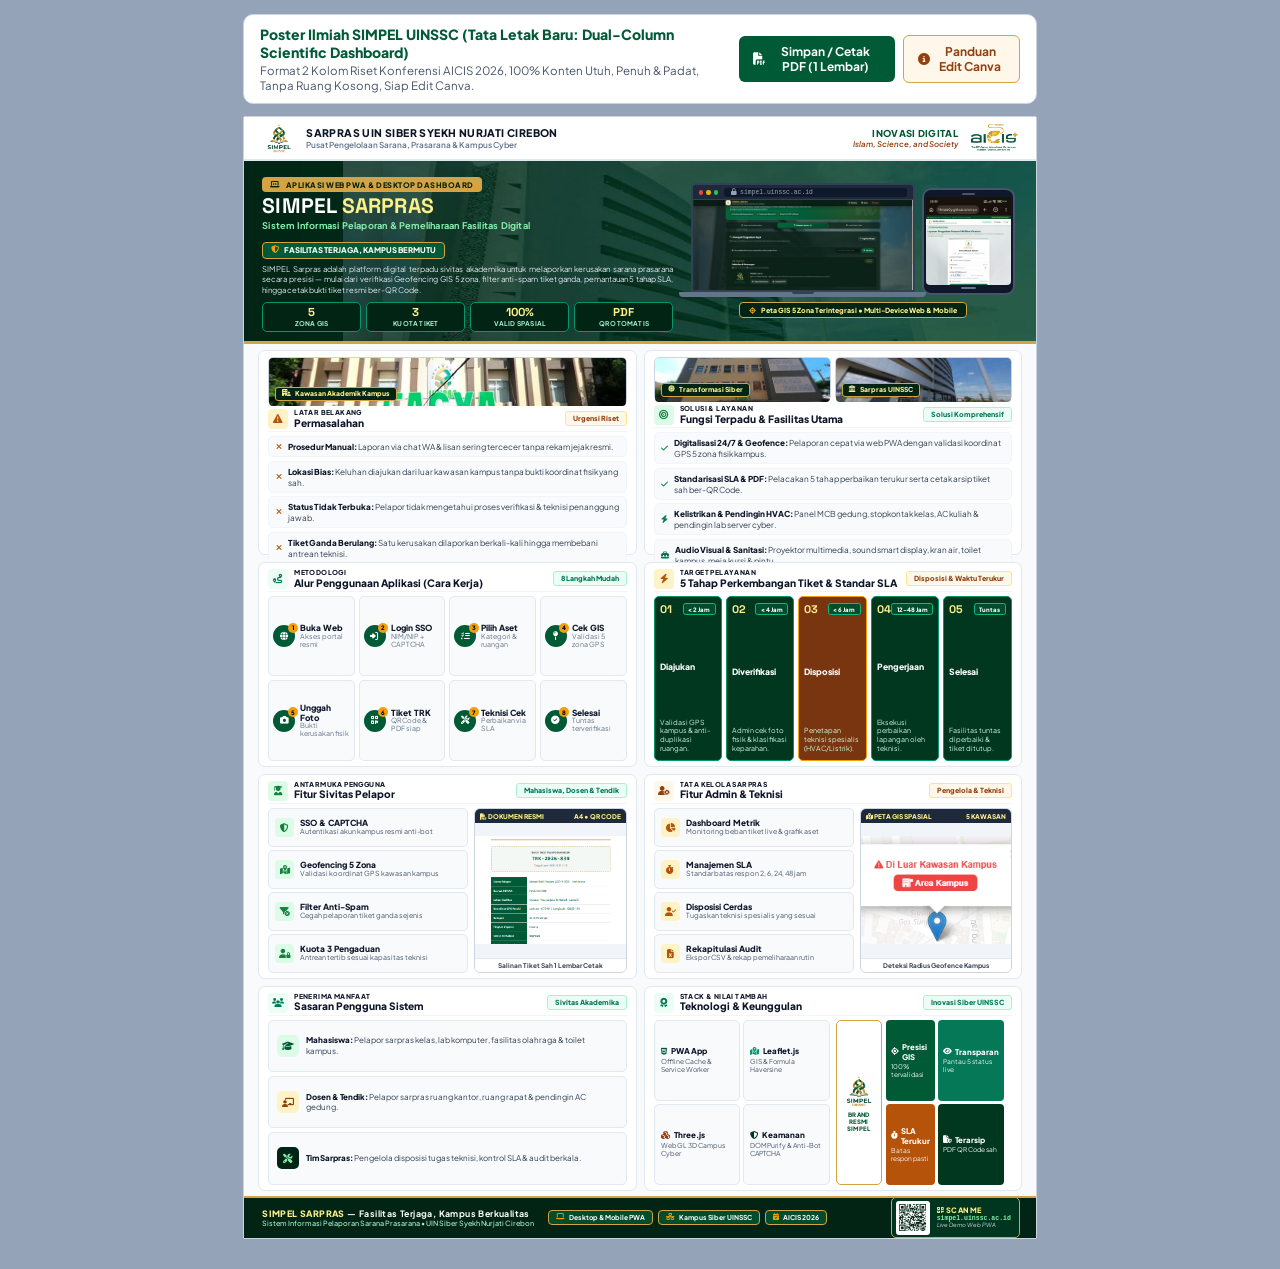
==== poster.html @ 9a5652a1 "feat(poster): add dedicated official QR code slot in footer for live demo portal access" ====
<!DOCTYPE html>
<html lang="id">

<head>
    <meta charset="UTF-8">
    <meta name="viewport" content="width=device-width, initial-scale=1.0">
    <title>Poster Ilmiah SIMPEL UINSSC - Sistem Informasi Pelaporan Sarpras Kampus</title>
    <link rel="icon" type="image/png" href="assets/img/favicon.png">
    <!-- Google Fonts -->
    <link rel="preconnect" href="https://fonts.googleapis.com">
    <link rel="preconnect" href="https://fonts.gstatic.com" crossorigin>
    <link href="https://fonts.googleapis.com/css2?family=Plus+Jakarta+Sans:wght@400;500;600;700;800;900&family=Space+Grotesk:wght@600;700;800;900&display=swap" rel="stylesheet">
    <!-- Font Awesome Icons -->
    <link rel="stylesheet" href="https://cdnjs.cloudflare.com/ajax/libs/font-awesome/6.4.0/css/all.min.css">

    <style>
        :root {
            --primary: #005a36;
            --primary-dark: #00361f;
            --primary-deep: #012415;
            --primary-light: #e8f5ee;
            --emerald-600: #059669;
            --emerald-500: #10b981;
            --gold: #d4a343;
            --gold-bright: #f59e0b;
            --gold-dark: #92400e;
            --gold-light: #fef7ea;
            --slate-900: #0f172a;
            --slate-800: #1e293b;
            --slate-700: #334155;
            --slate-600: #475569;
            --slate-500: #64748b;
            --slate-300: #cbd5e1;
            --slate-200: #e2e8f0;
            --slate-100: #f1f5f9;
            --slate-50: #f8fafc;
            --white: #ffffff;
        }

        * {
            box-sizing: border-box;
            margin: 0;
            padding: 0;
        }

        body {
            font-family: 'Plus Jakarta Sans', -apple-system, BlinkMacSystemFont, sans-serif;
            background: #94a3b8;
            color: var(--slate-900);
            display: flex;
            flex-direction: column;
            align-items: center;
            min-height: 100vh;
            padding: 14px 6px 30px;
            -webkit-print-color-adjust: exact !important;
            print-color-adjust: exact !important;
        }

        /* Screen Control Toolbar */
        .control-toolbar {
            width: 210mm;
            background: #ffffff;
            border-radius: 10px;
            padding: 10px 16px;
            border: 1px solid #cbd5e1;
            margin-bottom: 12px;
            display: flex;
            align-items: center;
            justify-content: space-between;
            gap: 12px;
        }

        .toolbar-info h2 {
            font-size: 14px;
            font-weight: 800;
            color: var(--primary);
            margin-bottom: 2px;
        }

        .toolbar-info p {
            font-size: 11.5px;
            color: var(--slate-600);
        }

        .toolbar-actions {
            display: flex;
            align-items: center;
            gap: 8px;
        }

        .btn-action {
            display: inline-flex;
            align-items: center;
            gap: 6px;
            padding: 8px 14px;
            border-radius: 6px;
            font-size: 12px;
            font-weight: 700;
            font-family: inherit;
            cursor: pointer;
            transition: all 0.2s ease;
            text-decoration: none;
            border: none;
        }

        .btn-print {
            background: var(--primary);
            color: #ffffff;
        }

        .btn-print:hover {
            background: var(--primary-dark);
        }

        .btn-canva-guide {
            background: var(--gold-light);
            color: var(--gold-dark);
            border: 1px solid #d4a343;
        }

        .btn-canva-guide:hover {
            background: #faecd5;
        }

        /* ==========================================================================
           POSTER ARTBOARD - TEPAT 1 HALAMAN A4 FULL PADAT (210mm x 297mm)
           Format Riset Konferensi Ilmiah: AICIS 2026 & Kampus Siber UINSSC
           ========================================================================== */
        .poster-artboard {
            width: 210mm;
            height: 297mm;
            max-height: 297mm;
            background: #f8fafc;
            display: flex;
            flex-direction: column;
            justify-content: space-between;
            position: relative;
            box-sizing: border-box;
            border-radius: 2px;
            border: 1px solid #cbd5e1;
        }

        /* 1. TOP INSTITUTION HEADER */
        .top-inst-header {
            background: #ffffff;
            padding: 5px 18px;
            display: flex;
            align-items: center;
            justify-content: space-between;
            border-bottom: 2px solid #e2e8f0;
            flex-shrink: 0;
            height: 44px;
        }

        .header-brand-left {
            display: flex;
            align-items: center;
            gap: 10px;
        }

        .inst-logo-img {
            width: 34px;
            height: 34px;
            object-fit: contain;
        }

        .brand-text-block {
            display: flex;
            flex-direction: column;
        }

        .inst-title-main {
            font-size: 10.5px;
            font-weight: 900;
            color: #0b1526;
            letter-spacing: 0.4px;
            text-transform: uppercase;
        }

        .inst-title-sub {
            font-size: 8.2px;
            font-weight: 600;
            color: var(--slate-500);
        }

        .header-brand-right {
            display: flex;
            align-items: center;
            gap: 12px;
            text-align: right;
        }

        .tag-digital-block {
            display: flex;
            flex-direction: column;
        }

        .tag-digital-title {
            font-size: 9.5px;
            font-weight: 800;
            color: var(--primary);
            letter-spacing: 0.3px;
        }

        .tag-digital-sub {
            font-size: 7.8px;
            font-weight: 600;
            color: var(--gold-dark);
            font-style: italic;
        }

        .aicis-logo-img {
            height: 32px;
            width: auto;
            object-fit: contain;
        }

        /* 2. HERO BANNER WITH DUAL DEVICE SHOWCASE */
        .hero-banner-section {
            background-color: #00361f;
            background-image: url('assets/img/hero_campus_bg.jpg');
            background-size: cover;
            background-position: center;
            background-repeat: no-repeat;
            color: #ffffff;
            padding: 9px 18px 9px;
            border-bottom: 3px solid var(--gold);
            flex-shrink: 0;
            position: relative;
        }

        .hero-banner-inner {
            display: grid;
            grid-template-columns: 1.22fr 0.98fr;
            gap: 14px;
            align-items: center;
        }

        .hero-badge-pill {
            display: inline-flex;
            align-items: center;
            gap: 5px;
            background: #d4a343;
            color: #012415;
            font-size: 7.6px;
            font-weight: 900;
            letter-spacing: 0.5px;
            padding: 2.5px 8px;
            border-radius: 4px;
            text-transform: uppercase;
            margin-bottom: 3px;
        }

        .hero-main-title {
            font-family: 'Space Grotesk', sans-serif;
            font-size: 21px;
            font-weight: 900;
            line-height: 1.05;
            color: #ffffff;
            letter-spacing: 0.2px;
            margin-bottom: 2px;
        }

        .hero-main-title span {
            color: #fef08a;
        }

        .hero-app-name {
            font-size: 9.2px;
            font-weight: 700;
            color: #86efac;
            margin-bottom: 4px;
            letter-spacing: 0.2px;
        }

        .hero-tagline-box {
            display: inline-flex;
            align-items: center;
            gap: 5px;
            background: #005a36;
            border: 1px solid var(--gold);
            padding: 2.5px 8px;
            border-radius: 4px;
            font-size: 7.8px;
            font-weight: 800;
            color: #ffffff;
            margin-bottom: 5px;
        }

        .hero-tagline-box i {
            color: var(--gold-bright);
        }

        .hero-desc-para {
            font-size: 7.8px;
            line-height: 1.35;
            color: #e2e8f0;
            margin-bottom: 7px;
            text-align: justify;
        }

        .hero-stat-pills {
            display: grid;
            grid-template-columns: repeat(4, 1fr);
            gap: 5px;
        }

        .hero-pill-box {
            background: #012415;
            border: 1px solid #059669;
            border-radius: 5px;
            padding: 3.5px 4px;
            text-align: center;
        }

        .hero-pill-num {
            font-family: 'Space Grotesk', sans-serif;
            font-size: 11.5px;
            font-weight: 900;
            color: #fef08a;
            line-height: 1;
        }

        .hero-pill-label {
            font-size: 6.6px;
            font-weight: 700;
            color: #a7f3d0;
            text-transform: uppercase;
            letter-spacing: 0.2px;
            margin-top: 1px;
        }

        /* Dual-Device Showcase */
        .hero-desktop-showcase {
            display: flex;
            flex-direction: column;
            align-items: center;
            justify-content: center;
            position: relative;
        }

        .devices-dual-row {
            display: flex;
            align-items: flex-end;
            justify-content: center;
            gap: 7px;
            width: 100%;
        }

        .laptop-device-unit {
            width: 68%;
            display: flex;
            flex-direction: column;
            align-items: center;
        }

        .desktop-device-frame {
            width: 100%;
            background: #0f172a;
            border: 2px solid #334155;
            border-radius: 6px 6px 0 0;
            box-sizing: border-box;
        }

        .desktop-browser-bar {
            background: #1e293b;
            padding: 2.5px 6px;
            display: flex;
            align-items: center;
            gap: 6px;
            border-bottom: 1px solid #334155;
            border-radius: 4px 4px 0 0;
        }

        .browser-dots {
            display: flex;
            gap: 3px;
        }

        .b-dot {
            width: 4.5px;
            height: 4.5px;
            border-radius: 50%;
        }
        .b-red { background: #ef4444; }
        .b-yellow { background: #eab308; }
        .b-green { background: #22c55e; }

        .browser-url-pill {
            background: #0f172a;
            color: #94a3b8;
            font-size: 6.4px;
            font-family: monospace;
            padding: 1px 7px;
            border-radius: 3px;
            display: flex;
            align-items: center;
            gap: 3px;
            flex: 1;
        }

        .desktop-screen-viewport {
            width: 100%;
            height: 90px;
            background: #022c22;
        }

        .desktop-screen-viewport img {
            width: 100%;
            height: 90px;
            object-fit: cover;
            object-position: top center;
            display: block;
        }

        .laptop-bottom-base {
            width: 110%;
            height: 5px;
            background: #64748b;
            border-radius: 0 0 4px 4px;
            position: relative;
            display: flex;
            justify-content: center;
        }

        .laptop-notch-cut {
            width: 22px;
            height: 2px;
            background: #334155;
            border-radius: 0 0 2px 2px;
        }

        .phone-device-unit {
            width: 28%;
            margin-bottom: 2px;
        }

        .phone-device-frame {
            width: 100%;
            background: #0f172a;
            border: 2px solid #475569;
            border-radius: 9px;
            padding: 3px 2px 4px;
            box-sizing: border-box;
            display: flex;
            flex-direction: column;
            align-items: center;
        }

        .phone-speaker-notch {
            width: 13px;
            height: 2px;
            background: #475569;
            border-radius: 2px;
            margin-bottom: 2px;
        }

        .phone-screen-viewport {
            width: 100%;
            height: 88px;
            border-radius: 4px;
            background: #000;
        }

        .phone-screen-viewport img {
            width: 100%;
            height: 88px;
            object-fit: cover;
            object-position: top center;
            display: block;
            border-radius: 4px;
        }

        .phone-home-indicator {
            width: 15px;
            height: 2px;
            background: #64748b;
            border-radius: 1px;
            margin-top: 2px;
        }

        .hero-laptop-tag {
            margin-top: 5px;
            background: #012415;
            border: 1px solid var(--gold);
            padding: 2.5px 9px;
            border-radius: 4px;
            font-size: 7px;
            font-weight: 800;
            color: #fef08a;
            display: flex;
            align-items: center;
            gap: 5px;
        }

        /* ==========================================================================
           3. MAIN BODY - FULL PADAT DUAL-COLUMN RESEARCH DASHBOARD (NO EMPTY GAPS)
           ========================================================================== */
        .poster-dual-columns {
            flex: 1 1 auto;
            padding: 6px 14px 5px;
            display: grid;
            grid-template-columns: 1fr 1fr;
            gap: 7px;
            background: transparent;
            box-sizing: border-box;
        }

        .poster-col {
            display: flex;
            flex-direction: column;
            gap: 7px;
            height: 100%;
        }

        /* Generic Card Styling - Padat, Kokoh & Proporsional Merata */
        .academic-card {
            background: #ffffff;
            border: 1.5px solid #e2e8f0;
            border-radius: 7px;
            padding: 6px 9px 5px;
            display: flex;
            flex-direction: column;
            flex: 1 1 0;
            min-height: 0;
        }

        .card-header-bar {
            display: flex;
            align-items: center;
            justify-content: space-between;
            margin-bottom: 4px;
            padding-bottom: 2.5px;
            border-bottom: 1.5px solid #f1f5f9;
            flex-shrink: 0;
        }

        .card-header-left {
            display: flex;
            align-items: center;
            gap: 6px;
        }

        .card-icon-box {
            width: 20px;
            height: 20px;
            border-radius: 4px;
            display: flex;
            align-items: center;
            justify-content: center;
            font-size: 9.5px;
            flex-shrink: 0;
        }

        .icon-amber-tone   { background: #fef3c7; color: #b45309; }
        .icon-green-tone   { background: #dcfce7; color: #15803d; }
        .icon-emerald-tone { background: #ecfdf5; color: #047857; }
        .icon-gold-tone    { background: #fef7ea; color: #92400e; }

        .card-tag-small {
            font-size: 6.8px;
            font-weight: 800;
            text-transform: uppercase;
            letter-spacing: 0.4px;
            color: var(--slate-400);
            display: block;
            line-height: 1;
        }

        .card-title-main {
            font-size: 10.2px;
            font-weight: 900;
            color: #0f172a;
            line-height: 1.1;
        }

        .card-pill-tag {
            font-size: 7px;
            font-weight: 800;
            padding: 2px 7px;
            border-radius: 3px;
        }

        .tag-green-sub {
            background: #ecfdf5;
            color: #047857;
            border: 1px solid #a7f3d0;
        }

        .tag-gold-sub {
            background: #fef7ea;
            color: #92400e;
            border: 1px solid #fde68a;
        }

        /* Photo Banner Strips - Proporsional & Mengisi Ruang */
        .card-photo-strip {
            height: 48px;
            border-radius: 5px;
            position: relative;
            margin-bottom: 4px;
            border: 1px solid #cbd5e1;
            flex-shrink: 0;
        }

        .card-photo-strip img {
            width: 100%;
            height: 48px;
            object-fit: cover;
            display: block;
            border-radius: 4px;
        }

        .photo-overlay-tag {
            position: absolute;
            bottom: 3px;
            left: 6px;
            background: #012415;
            color: #fef08a;
            font-size: 6.8px;
            font-weight: 800;
            padding: 1.5px 6px;
            border-radius: 3px;
            display: flex;
            align-items: center;
            gap: 4px;
            border: 1px solid #d4a343;
        }

        .dual-photo-row {
            display: grid;
            grid-template-columns: 1fr 1fr;
            gap: 4px;
            margin-bottom: 4px;
            flex-shrink: 0;
        }

        .dual-photo-row .card-photo-strip {
            height: 44px;
            margin-bottom: 0;
        }

        .dual-photo-row .card-photo-strip img {
            height: 44px;
        }

        /* Bullet List Items - Mengisi Vertikal Penuh */
        .bullet-list-col {
            display: flex;
            flex-direction: column;
            justify-content: space-between;
            gap: 3.5px;
            flex: 1;
            min-height: 0;
        }

        .bullet-item-box {
            background: #f8fafc;
            border: 1px solid #f1f5f9;
            border-radius: 5px;
            padding: 4px 6.5px;
            display: flex;
            align-items: center;
            gap: 6px;
            flex: 1;
        }

        .bullet-item-box i {
            font-size: 8px;
            flex-shrink: 0;
        }

        .bullet-item-text {
            font-size: 8.2px;
            color: var(--slate-700);
            line-height: 1.34;
        }

        .bullet-item-text strong {
            color: #0f172a;
            font-weight: 800;
        }

        .bullet-amber   { color: #b45309; }
        .bullet-green   { color: #15803d; }
        .bullet-emerald { color: #047857; }

        /* Stepper 8-Grid (Cara Kerja Alur 4x2 - Mengisi Penuh) */
        .stepper-4x2-grid {
            display: grid;
            grid-template-columns: repeat(4, 1fr);
            grid-template-rows: 1fr 1fr;
            gap: 4px;
            flex: 1;
            min-height: 0;
        }

        .step-mini-node {
            background: #f8fafc;
            border: 1px solid #e2e8f0;
            border-radius: 5px;
            padding: 5px 4px;
            display: flex;
            align-items: center;
            gap: 5px;
        }

        .step-circle-badge {
            width: 22px;
            height: 22px;
            border-radius: 50%;
            background: #005a36;
            color: #ffffff;
            font-size: 8.5px;
            display: flex;
            align-items: center;
            justify-content: center;
            flex-shrink: 0;
            position: relative;
            font-weight: 900;
        }

        .step-num-sup {
            position: absolute;
            top: -2.5px;
            right: -2.5px;
            width: 10px;
            height: 10px;
            background: var(--gold-bright);
            color: #000;
            border-radius: 50%;
            font-size: 6px;
            font-weight: 900;
            display: flex;
            align-items: center;
            justify-content: center;
        }

        .step-text-wrap {
            display: flex;
            flex-direction: column;
            line-height: 1.15;
        }

        .step-title-text {
            font-size: 8.4px;
            font-weight: 900;
            color: #0f172a;
        }

        .step-desc-text {
            font-size: 7px;
            color: var(--slate-500);
        }

        /* Fitur Split Wrap (List + Visual Showcase) */
        .feature-split-layout {
            display: grid;
            grid-template-columns: 1.25fr 0.95fr;
            gap: 6px;
            align-items: stretch;
            flex: 1;
            min-height: 0;
        }

        .feature-mini-four {
            display: grid;
            grid-template-columns: 1fr;
            grid-template-rows: repeat(4, 1fr);
            gap: 3.5px;
        }

        .feat-box-unit {
            background: #f8fafc;
            border: 1px solid #e2e8f0;
            border-radius: 5px;
            padding: 3.5px 6px;
            display: flex;
            align-items: center;
            gap: 6px;
        }

        .feat-box-unit h5 {
            font-size: 8.4px;
            font-weight: 900;
            color: #0f172a;
            line-height: 1.15;
            margin-bottom: 1px;
        }

        .feat-box-unit p {
            font-size: 7px;
            color: var(--slate-600);
            line-height: 1.22;
        }

        .feat-unit-icon {
            width: 19px;
            height: 19px;
            border-radius: 4px;
            display: flex;
            align-items: center;
            justify-content: center;
            font-size: 9px;
            flex-shrink: 0;
        }

        .ui-thumbnail-box {
            background: #f1f5f9;
            border: 1.5px solid #cbd5e1;
            border-radius: 6px;
            display: flex;
            flex-direction: column;
            justify-content: space-between;
        }

        .ui-thumb-top {
            background: #1e293b;
            color: #ffffff;
            padding: 2.5px 5px;
            font-size: 6.5px;
            font-weight: 800;
            display: flex;
            align-items: center;
            justify-content: space-between;
            border-top-left-radius: 5px;
            border-top-right-radius: 5px;
        }

        .ui-thumb-top span {
            color: #fef08a;
        }

        .ui-thumb-img-wrap {
            width: 100%;
            height: 108px;
            background: #ffffff;
            display: flex;
            align-items: center;
            justify-content: center;
        }

        .ui-thumb-img-wrap img {
            width: 100%;
            height: 108px;
            object-fit: cover;
            display: block;
        }

        .ui-thumb-caption {
            background: #ffffff;
            padding: 2.5px 5px;
            font-size: 6.5px;
            font-weight: 700;
            color: var(--slate-700);
            border-top: 1px solid #e2e8f0;
            text-align: center;
            border-bottom-left-radius: 5px;
            border-bottom-right-radius: 5px;
        }

        /* Sasaran 3 Items Stack Vertikal - Mengisi Penuh */
        .sasaran-3-rows-wrap {
            display: flex;
            flex-direction: column;
            justify-content: space-between;
            gap: 4px;
            flex: 1;
            min-height: 0;
        }

        .sasaran-row-card {
            background: #f8fafc;
            border: 1px solid #e2e8f0;
            border-radius: 5px;
            padding: 5px 8px;
            display: flex;
            align-items: center;
            gap: 7px;
            flex: 1;
        }

        .sasaran-icon-badge {
            width: 22px;
            height: 22px;
            border-radius: 5px;
            background: #dcfce7;
            color: var(--primary);
            display: flex;
            align-items: center;
            justify-content: center;
            font-size: 9.5px;
            flex-shrink: 0;
        }

        .sasaran-icon-badge.gold-badge {
            background: #fef3c7;
            color: var(--gold-dark);
        }

        .sasaran-icon-badge.dark-badge {
            background: #012415;
            color: #86efac;
        }

        .sasaran-unit-text {
            font-size: 8px;
            color: var(--slate-700);
            line-height: 1.34;
        }

        .sasaran-unit-text strong {
            color: #0f172a;
            font-weight: 800;
        }

        /* 5 Tahap SLA Grid (5 Kartu Mandiri) */
        .sla-5-cards-row {
            display: grid;
            grid-template-columns: repeat(5, 1fr);
            gap: 4px;
            flex: 1;
            min-height: 0;
        }

        .sla-mini-card {
            background: #01361f;
            border: 1.5px solid #059669;
            border-radius: 5px;
            padding: 6px 5px;
            display: flex;
            flex-direction: column;
            justify-content: space-between;
        }

        .sla-mini-card.highlight-card {
            background: #78350f;
            border-color: #f59e0b;
        }

        .sla-mini-header {
            display: flex;
            align-items: center;
            justify-content: space-between;
            margin-bottom: 2px;
        }

        .sla-mini-num {
            font-family: 'Space Grotesk', sans-serif;
            font-size: 11px;
            font-weight: 900;
            color: #fef08a;
            line-height: 1;
        }

        .sla-mini-time {
            font-size: 6px;
            font-weight: 800;
            background: #004d2e;
            color: #ffffff;
            padding: 1.5px 4.5px;
            border-radius: 2.5px;
            border: 1px solid #10b981;
        }

        .sla-mini-title {
            font-size: 8.6px;
            font-weight: 800;
            color: #ffffff;
            line-height: 1.15;
            margin-bottom: 1.5px;
        }

        .sla-mini-desc {
            font-size: 7px;
            color: #d1fae5;
            line-height: 1.25;
        }

        /* Teknologi & Nilai Lebih Split */
        .tech-value-split {
            display: grid;
            grid-template-columns: 1fr 1fr;
            gap: 6px;
            align-items: stretch;
            flex: 1;
            min-height: 0;
        }

        .tech-2x2-box {
            display: grid;
            grid-template-columns: 1fr 1fr;
            grid-template-rows: 1fr 1fr;
            gap: 3.5px;
        }

        .tech-badge-card {
            background: #f8fafc;
            border: 1px solid #e2e8f0;
            border-radius: 5px;
            padding: 4px 6px;
            display: flex;
            flex-direction: column;
            justify-content: center;
        }

        .tech-badge-title {
            font-size: 8px;
            font-weight: 800;
            color: #0f172a;
            display: flex;
            align-items: center;
            gap: 4px;
            margin-bottom: 1.5px;
        }

        .tech-badge-detail {
            font-size: 6.8px;
            color: var(--slate-600);
            line-height: 1.2;
        }

        .keunggulan-right-wrap {
            display: grid;
            grid-template-columns: 0.85fr 1.15fr;
            gap: 4px;
            align-items: stretch;
        }

        .emblem-box-unit {
            background: #ffffff;
            border: 1.5px solid var(--gold);
            border-radius: 5px;
            display: flex;
            flex-direction: column;
            align-items: center;
            justify-content: center;
            padding: 4px;
            text-align: center;
        }

        .emblem-box-unit img {
            width: 100%;
            max-height: 58px;
            object-fit: contain;
            display: block;
            margin-bottom: 2px;
        }

        .emblem-label {
            font-size: 6px;
            font-weight: 900;
            color: var(--primary);
            text-transform: uppercase;
            letter-spacing: 0.2px;
        }

        .value-4-grid {
            display: grid;
            grid-template-columns: 1fr 1fr;
            grid-template-rows: 1fr 1fr;
            gap: 3px;
        }

        .val-unit-card {
            border-radius: 4px;
            padding: 4px 5px;
            color: #ffffff;
            display: flex;
            flex-direction: column;
            justify-content: center;
        }

        .val-unit-card h6 {
            font-size: 7.8px;
            font-weight: 900;
            margin-bottom: 1px;
            display: flex;
            align-items: center;
            gap: 3px;
        }

        .val-unit-card p {
            font-size: 6.6px;
            line-height: 1.2;
            color: #f1f5f9;
        }

        .val-primary-green { background: #005a36; }
        .val-emerald-green { background: #047857; }
        .val-gold-dark     { background: #b45309; }
        .val-deep-forest   { background: #01361f; }

        /* 4. BOTTOM FOOTER BAR WITH INTEGRATED QR CODE SLOT */
        .poster-bottom-footer {
            background: #012415;
            color: #ffffff;
            padding: 3px 16px 3px 18px;
            display: flex;
            align-items: center;
            justify-content: space-between;
            border-top: 2px solid var(--gold);
            flex-shrink: 0;
            height: 42px;
            box-sizing: border-box;
        }

        .footer-left-block {
            display: flex;
            align-items: center;
            gap: 14px;
        }

        .footer-tagline-text {
            display: flex;
            flex-direction: column;
        }

        .footer-tagline-bold {
            font-size: 8.8px;
            font-weight: 900;
            color: #fef08a;
            letter-spacing: 0.4px;
        }

        .footer-tagline-bold span {
            color: #ffffff;
            font-weight: 700;
        }

        .footer-inst-name {
            font-size: 7.2px;
            color: #a7f3d0;
            font-weight: 500;
        }

        .footer-meta-pills {
            display: flex;
            align-items: center;
            gap: 5px;
        }

        .footer-pill-item {
            background: #004d2e;
            border: 1px solid var(--gold);
            padding: 2px 7px;
            border-radius: 4px;
            font-size: 6.8px;
            font-weight: 700;
            color: #ffffff;
            display: flex;
            align-items: center;
            gap: 4px;
        }

        .footer-pill-item i {
            color: var(--gold-bright);
        }

        /* Dedicated Official QR Code Slot */
        .footer-qr-slot {
            display: flex;
            align-items: center;
            gap: 7px;
            background: #00361f;
            border: 1px solid var(--gold);
            padding: 2.5px 8px 2.5px 3.5px;
            border-radius: 5px;
            flex-shrink: 0;
        }

        .qr-code-img-frame {
            width: 34px;
            height: 34px;
            background: #ffffff;
            border-radius: 3px;
            padding: 1.5px;
            display: flex;
            align-items: center;
            justify-content: center;
            box-sizing: border-box;
            flex-shrink: 0;
        }

        .qr-code-img-frame img {
            width: 100%;
            height: 100%;
            object-fit: contain;
            display: block;
        }

        .qr-slot-text {
            display: flex;
            flex-direction: column;
            line-height: 1.15;
        }

        .qr-badge-title {
            font-size: 7.4px;
            font-weight: 900;
            color: #fef08a;
            display: flex;
            align-items: center;
            gap: 3px;
            letter-spacing: 0.3px;
        }

        .qr-sub-url {
            font-size: 6.5px;
            font-family: monospace;
            color: #86efac;
            font-weight: 700;
        }

        .qr-action-note {
            font-size: 5.8px;
            color: #cbd5e1;
            font-style: italic;
        }

        /* ==========================================================================
           PRINT MEDIA QUERIES - TEPAT 1 LEMBAR A4 FULL TANPA OVERFLOW
           ========================================================================== */
        @media print {
            * {
                box-shadow: none !important;
                text-shadow: none !important;
                filter: none !important;
                -webkit-filter: none !important;
                opacity: 1 !important;
            }

            html, body {
                background: #ffffff !important;
                padding: 0 !important;
                margin: 0 !important;
                width: 210mm !important;
                height: 297mm !important;
                max-height: 297mm !important;
                overflow: hidden !important;
            }

            .control-toolbar {
                display: none !important;
            }

            .poster-artboard {
                width: 210mm !important;
                height: 297mm !important;
                max-height: 297mm !important;
                box-shadow: none !important;
                border: none !important;
                border-radius: 0 !important;
                page-break-inside: avoid !important;
                page-break-after: avoid !important;
                page-break-before: avoid !important;
                margin: 0 !important;
                background: #f8fafc !important;
            }

            .poster-dual-columns {
                background: transparent !important;
            }

            .academic-card,
            .sla-mini-card {
                isolation: isolate !important;
                page-break-inside: avoid !important;
            }

            @page {
                size: A4 portrait;
                margin: 0;
            }
        }
    </style>
</head>

<body>

    <!-- Control Toolbar (Layar Browser Saja) -->
    <div class="control-toolbar">
        <div class="toolbar-info">
            <h2>Poster Ilmiah SIMPEL UINSSC (Tata Letak Baru: Dual-Column Scientific Dashboard)</h2>
            <p>Format 2 Kolom Riset Konferensi AICIS 2026, 100% Konten Utuh, Penuh & Padat, Tanpa Ruang Kosong, Siap Edit Canva.</p>
        </div>
        <div class="toolbar-actions">
            <button class="btn-action btn-print" onclick="window.print()">
                <i class="fa-solid fa-file-pdf"></i> Simpan / Cetak PDF (1 Lembar)
            </button>
            <button class="btn-action btn-canva-guide" onclick="showCanvaInstructions()">
                <i class="fa-solid fa-circle-info"></i> Panduan Edit Canva
            </button>
        </div>
    </div>

    <!-- POSTER ARTBOARD - TEPAT 1 HALAMAN A4 FULL PADAT (210mm x 297mm) -->
    <main class="poster-artboard" id="posterCanvas">

        <!-- 1. TOP INSTITUTION HEADER (Dua Logo Resmi: UINSSC & AICIS+ 2026) -->
        <header class="top-inst-header">
            <div class="header-brand-left">
                <img src="assets/img/logo.png" alt="Logo UINSSC" class="inst-logo-img">
                <div class="brand-text-block">
                    <span class="inst-title-main">SARPRAS UIN SIBER SYEKH NURJATI CIREBON</span>
                    <span class="inst-title-sub">Pusat Pengelolaan Sarana, Prasarana & Kampus Cyber</span>
                </div>
            </div>
            <div class="header-brand-right">
                <div class="tag-digital-block">
                    <span class="tag-digital-title">INOVASI DIGITAL</span>
                    <span class="tag-digital-sub">Islam, Science, and Society</span>
                </div>
                <img src="assets/img/logo_aicis.png" alt="Logo AICIS+ 2026" class="aicis-logo-img">
            </div>
        </header>

        <!-- 2. HERO BANNER WITH PRE-BAKED CAMPUS BG & DUAL DEVICE SHOWCASE -->
        <section class="hero-banner-section">
            <div class="hero-banner-inner">
                <div class="hero-text-col">
                    <div class="hero-badge-pill">
                        <i class="fa-solid fa-laptop-code"></i> APLIKASI WEB PWA & DESKTOP DASHBOARD
                    </div>
                    <h1 class="hero-main-title">SIMPEL <span>SARPRAS</span></h1>
                    <div class="hero-app-name">Sistem Informasi Pelaporan & Pemeliharaan Fasilitas Digital</div>
                    <div class="hero-tagline-box">
                        <i class="fa-solid fa-shield-halved"></i> FASILITAS TERJAGA, KAMPUS BERMUTU
                    </div>
                    <p class="hero-desc-para">
                        SIMPEL Sarpras adalah platform digital terpadu sivitas akademika untuk melaporkan kerusakan sarana prasarana secara presisi — mulai dari verifikasi Geofencing GIS 5 zona, filter anti-spam tiket ganda, pemantauan 5 tahap SLA, hingga cetak bukti tiket resmi ber-QR Code.
                    </p>
                    <div class="hero-stat-pills">
                        <div class="hero-pill-box">
                            <div class="hero-pill-num">5</div>
                            <div class="hero-pill-label">Zona GIS</div>
                        </div>
                        <div class="hero-pill-box">
                            <div class="hero-pill-num">3</div>
                            <div class="hero-pill-label">Kuota Tiket</div>
                        </div>
                        <div class="hero-pill-box">
                            <div class="hero-pill-num">100%</div>
                            <div class="hero-pill-label">Valid Spasial</div>
                        </div>
                        <div class="hero-pill-box">
                            <div class="hero-pill-num">PDF</div>
                            <div class="hero-pill-label">QR Otomatis</div>
                        </div>
                    </div>
                </div>

                <!-- Right: Dual-Device Showcase (Desktop Laptop + Smartphone Mockup) -->
                <div class="hero-desktop-showcase">
                    <div class="devices-dual-row">
                        <!-- Desktop Laptop Mockup -->
                        <div class="laptop-device-unit">
                            <div class="desktop-device-frame">
                                <div class="desktop-browser-bar">
                                    <div class="browser-dots">
                                        <span class="b-dot b-red"></span>
                                        <span class="b-dot b-yellow"></span>
                                        <span class="b-dot b-green"></span>
                                    </div>
                                    <div class="browser-url-pill">
                                        <i class="fa-solid fa-lock"></i> simpel.uinssc.ac.id
                                    </div>
                                </div>
                                <div class="desktop-screen-viewport">
                                    <img src="assets/img/ss_dashboard.jpg" alt="Screen Dashboard Desktop View">
                                </div>
                            </div>
                            <div class="laptop-bottom-base">
                                <div class="laptop-notch-cut"></div>
                            </div>
                        </div>

                        <!-- Smartphone Mobile Mockup -->
                        <div class="phone-device-unit">
                            <div class="phone-device-frame">
                                <div class="phone-speaker-notch"></div>
                                <div class="phone-screen-viewport">
                                    <img src="assets/img/ss_login.jpg" alt="Portal Mobile Login">
                                </div>
                                <div class="phone-home-indicator"></div>
                            </div>
                        </div>
                    </div>

                    <!-- Companion GIS Badge -->
                    <div class="hero-laptop-tag">
                        <i class="fa-solid fa-location-crosshairs" style="color: var(--gold-bright);"></i>
                        <span>Peta GIS 5 Zona Terintegrasi &bull; Multi-Device Web &amp; Mobile</span>
                    </div>
                </div>
            </div>
        </section>

        <!-- 3. MAIN BODY - ASYMMETRIC DUAL-COLUMN RESEARCH DASHBOARD -->
        <div class="poster-dual-columns">

            <!-- ================================================================
                 KOLOM KIRI: SIVITAS, PERMASALAHAN, ALUR KERJA & SASARAN
                 ================================================================ -->
            <div class="poster-col poster-col-left">

                <!-- KARTU L1: Latar Belakang Permasalahan (Foto Kampus Fasya) -->
                <div class="academic-card card-urgency">
                    <div class="card-photo-strip">
                        <img src="assets/img/uinssc_fasya.jpg" alt="Kawasan Akademik Kampus">
                        <div class="photo-overlay-tag">
                            <i class="fa-solid fa-building-user"></i> Kawasan Akademik Kampus
                        </div>
                    </div>
                    <div class="card-header-bar">
                        <div class="card-header-left">
                            <div class="card-icon-box icon-amber-tone"><i class="fa-solid fa-triangle-exclamation"></i></div>
                            <div>
                                <span class="card-tag-small">Latar Belakang</span>
                                <div class="card-title-main">Permasalahan</div>
                            </div>
                        </div>
                        <span class="card-pill-tag tag-gold-sub">Urgensi Riset</span>
                    </div>
                    <div class="bullet-list-col">
                        <div class="bullet-item-box">
                            <i class="fa-solid fa-xmark bullet-amber"></i>
                            <div class="bullet-item-text"><strong>Prosedur Manual:</strong> Laporan via chat WA & lisan sering tercecer tanpa rekam jejak resmi.</div>
                        </div>
                        <div class="bullet-item-box">
                            <i class="fa-solid fa-xmark bullet-amber"></i>
                            <div class="bullet-item-text"><strong>Lokasi Bias:</strong> Keluhan diajukan dari luar kawasan kampus tanpa bukti koordinat fisik yang sah.</div>
                        </div>
                        <div class="bullet-item-box">
                            <i class="fa-solid fa-xmark bullet-amber"></i>
                            <div class="bullet-item-text"><strong>Status Tidak Terbuka:</strong> Pelapor tidak mengetahui proses verifikasi & teknisi penanggung jawab.</div>
                        </div>
                        <div class="bullet-item-box">
                            <i class="fa-solid fa-xmark bullet-amber"></i>
                            <div class="bullet-item-text"><strong>Tiket Ganda Berulang:</strong> Satu kerusakan dilaporkan berkali-kali hingga membebani antrean teknisi.</div>
                        </div>
                    </div>
                </div>

                <!-- KARTU L2: Alur Penggunaan Aplikasi (Cara Kerja 8 Langkah) -->
                <div class="academic-card card-workflow">
                    <div class="card-header-bar">
                        <div class="card-header-left">
                            <div class="card-icon-box icon-emerald-tone"><i class="fa-solid fa-route"></i></div>
                            <div>
                                <span class="card-tag-small">Metodologi</span>
                                <div class="card-title-main">Alur Penggunaan Aplikasi (Cara Kerja)</div>
                            </div>
                        </div>
                        <span class="card-pill-tag tag-green-sub">8 Langkah Mudah</span>
                    </div>
                    <div class="stepper-4x2-grid">
                        <div class="step-mini-node">
                            <div class="step-circle-badge"><i class="fa-solid fa-globe"></i><span class="step-num-sup">1</span></div>
                            <div class="step-text-wrap">
                                <div class="step-title-text">Buka Web</div>
                                <div class="step-desc-text">Akses portal resmi</div>
                            </div>
                        </div>
                        <div class="step-mini-node">
                            <div class="step-circle-badge"><i class="fa-solid fa-right-to-bracket"></i><span class="step-num-sup">2</span></div>
                            <div class="step-text-wrap">
                                <div class="step-title-text">Login SSO</div>
                                <div class="step-desc-text">NIM/NIP + CAPTCHA</div>
                            </div>
                        </div>
                        <div class="step-mini-node">
                            <div class="step-circle-badge"><i class="fa-solid fa-list-check"></i><span class="step-num-sup">3</span></div>
                            <div class="step-text-wrap">
                                <div class="step-title-text">Pilih Aset</div>
                                <div class="step-desc-text">Kategori & ruangan</div>
                            </div>
                        </div>
                        <div class="step-mini-node">
                            <div class="step-circle-badge"><i class="fa-solid fa-map-pin"></i><span class="step-num-sup">4</span></div>
                            <div class="step-text-wrap">
                                <div class="step-title-text">Cek GIS</div>
                                <div class="step-desc-text">Validasi 5 zona GPS</div>
                            </div>
                        </div>
                        <div class="step-mini-node">
                            <div class="step-circle-badge"><i class="fa-solid fa-camera"></i><span class="step-num-sup">5</span></div>
                            <div class="step-text-wrap">
                                <div class="step-title-text">Unggah Foto</div>
                                <div class="step-desc-text">Bukti kerusakan fisik</div>
                            </div>
                        </div>
                        <div class="step-mini-node">
                            <div class="step-circle-badge"><i class="fa-solid fa-qrcode"></i><span class="step-num-sup">6</span></div>
                            <div class="step-text-wrap">
                                <div class="step-title-text">Tiket TRK</div>
                                <div class="step-desc-text">QR Code & PDF siap</div>
                            </div>
                        </div>
                        <div class="step-mini-node">
                            <div class="step-circle-badge"><i class="fa-solid fa-screwdriver-wrench"></i><span class="step-num-sup">7</span></div>
                            <div class="step-text-wrap">
                                <div class="step-title-text">Teknisi Cek</div>
                                <div class="step-desc-text">Perbaikan via SLA</div>
                            </div>
                        </div>
                        <div class="step-mini-node">
                            <div class="step-circle-badge"><i class="fa-solid fa-circle-check"></i><span class="step-num-sup">8</span></div>
                            <div class="step-text-wrap">
                                <div class="step-title-text">Selesai</div>
                                <div class="step-desc-text">Tuntas terverifikasi</div>
                            </div>
                        </div>
                    </div>
                </div>

                <!-- KARTU L3: Fitur Sivitas Pelapor + Showcase Tiket QR PDF -->
                <div class="academic-card card-pelapor">
                    <div class="card-header-bar">
                        <div class="card-header-left">
                            <div class="card-icon-box icon-green-tone"><i class="fa-solid fa-user-graduate"></i></div>
                            <div>
                                <span class="card-tag-small">Antarmuka Pengguna</span>
                                <div class="card-title-main">Fitur Sivitas Pelapor</div>
                            </div>
                        </div>
                        <span class="card-pill-tag tag-green-sub">Mahasiswa, Dosen & Tendik</span>
                    </div>
                    <div class="feature-split-layout">
                        <div class="feature-mini-four">
                            <div class="feat-box-unit">
                                <div class="feat-unit-icon icon-green-tone"><i class="fa-solid fa-shield-halved"></i></div>
                                <div>
                                    <h5>SSO & CAPTCHA</h5>
                                    <p>Autentikasi akun kampus resmi anti-bot</p>
                                </div>
                            </div>
                            <div class="feat-box-unit">
                                <div class="feat-unit-icon icon-green-tone"><i class="fa-solid fa-map-location-dot"></i></div>
                                <div>
                                    <h5>Geofencing 5 Zona</h5>
                                    <p>Validasi koordinat GPS kawasan kampus</p>
                                </div>
                            </div>
                            <div class="feat-box-unit">
                                <div class="feat-unit-icon icon-green-tone"><i class="fa-solid fa-filter-circle-xmark"></i></div>
                                <div>
                                    <h5>Filter Anti-Spam</h5>
                                    <p>Cegah pelaporan tiket ganda sejenis</p>
                                </div>
                            </div>
                            <div class="feat-box-unit">
                                <div class="feat-unit-icon icon-green-tone"><i class="fa-solid fa-user-lock"></i></div>
                                <div>
                                    <h5>Kuota 3 Pengaduan</h5>
                                    <p>Antrean tertib sesuai kapasitas teknisi</p>
                                </div>
                            </div>
                        </div>
                        <!-- UI Preview Box 1: Bukti Tiket PDF Resmi -->
                        <div class="ui-thumbnail-box">
                            <div class="ui-thumb-top">
                                <span><i class="fa-solid fa-file-pdf"></i> DOKUMEN RESMI</span>
                                <span>A4 &bull; QR CODE</span>
                            </div>
                            <div class="ui-thumb-img-wrap">
                                <img src="assets/img/ss_tiket_pdf.png" alt="Bukti Tiket PDF Resmi">
                            </div>
                            <div class="ui-thumb-caption">
                                Salinan Tiket Sah 1 Lembar Cetak
                            </div>
                        </div>
                    </div>
                </div>

                <!-- KARTU L4: Sasaran Pengguna Sistem -->
                <div class="academic-card card-sasaran">
                    <div class="card-header-bar">
                        <div class="card-header-left">
                            <div class="card-icon-box icon-emerald-tone"><i class="fa-solid fa-users"></i></div>
                            <div>
                                <span class="card-tag-small">Penerima Manfaat</span>
                                <div class="card-title-main">Sasaran Pengguna Sistem</div>
                            </div>
                        </div>
                        <span class="card-pill-tag tag-green-sub">Sivitas Akademika</span>
                    </div>
                    <div class="sasaran-3-rows-wrap">
                        <div class="sasaran-row-card">
                            <div class="sasaran-icon-badge"><i class="fa-solid fa-graduation-cap"></i></div>
                            <div class="sasaran-unit-text"><strong>Mahasiswa:</strong> Pelapor sarpras kelas, lab komputer, fasilitas olahraga & toilet kampus.</div>
                        </div>
                        <div class="sasaran-row-card">
                            <div class="sasaran-icon-badge gold-badge"><i class="fa-solid fa-chalkboard-user"></i></div>
                            <div class="sasaran-unit-text"><strong>Dosen & Tendik:</strong> Pelapor sarpras ruang kantor, ruang rapat & pendingin AC gedung.</div>
                        </div>
                        <div class="sasaran-row-card">
                            <div class="sasaran-icon-badge dark-badge"><i class="fa-solid fa-screwdriver-wrench"></i></div>
                            <div class="sasaran-unit-text"><strong>Tim Sarpras:</strong> Pengelola disposisi tugas teknisi, kontrol SLA & audit berkala.</div>
                        </div>
                    </div>
                </div>

            </div>

            <!-- ================================================================
                 KOLOM KANAN: SOLUSI, STANDAR SLA, FITUR ADMIN, TEKNOLOGI & NILAI
                 ================================================================ -->
            <div class="poster-col poster-col-right">

                <!-- KARTU R1: Fungsi & Solusi Terpadu + Ruang Lingkup Fasilitas -->
                <div class="academic-card card-solusi">
                    <div class="dual-photo-row">
                        <div class="card-photo-strip">
                            <img src="assets/img/uinssc_fdk.jpg" alt="Layanan Siber Kampus">
                            <div class="photo-overlay-tag">
                                <i class="fa-solid fa-microchip"></i> Transformasi Siber
                            </div>
                        </div>
                        <div class="card-photo-strip">
                            <img src="assets/img/uinssc_siber.jpg" alt="Sarana Prasarana Kampus">
                            <div class="photo-overlay-tag">
                                <i class="fa-solid fa-building-columns"></i> Sarpras UINSSC
                            </div>
                        </div>
                    </div>
                    <div class="card-header-bar">
                        <div class="card-header-left">
                            <div class="card-icon-box icon-green-tone"><i class="fa-solid fa-bullseye"></i></div>
                            <div>
                                <span class="card-tag-small">Solusi & Layanan</span>
                                <div class="card-title-main">Fungsi Terpadu & Fasilitas Utama</div>
                            </div>
                        </div>
                        <span class="card-pill-tag tag-green-sub">Solusi Komprehensif</span>
                    </div>
                    <div class="bullet-list-col">
                        <div class="bullet-item-box">
                            <i class="fa-solid fa-check bullet-green"></i>
                            <div class="bullet-item-text"><strong>Digitalisasi 24/7 & Geofence:</strong> Pelaporan cepat via web PWA dengan validasi koordinat GPS 5 zona fisik kampus.</div>
                        </div>
                        <div class="bullet-item-box">
                            <i class="fa-solid fa-check bullet-green"></i>
                            <div class="bullet-item-text"><strong>Standarisasi SLA & PDF:</strong> Pelacakan 5 tahap perbaikan terukur serta cetak arsip tiket sah ber-QR Code.</div>
                        </div>
                        <div class="bullet-item-box">
                            <i class="fa-solid fa-bolt bullet-emerald"></i>
                            <div class="bullet-item-text"><strong>Kelistrikan & Pendingin HVAC:</strong> Panel MCB gedung, stopkontak kelas, AC kuliah & pendingin lab server cyber.</div>
                        </div>
                        <div class="bullet-item-box">
                            <i class="fa-solid fa-toolbox bullet-emerald"></i>
                            <div class="bullet-item-text"><strong>Audio Visual & Sanitasi:</strong> Proyektor multimedia, sound smart display, kran air, toilet kampus, meja kursi & pintu.</div>
                        </div>
                    </div>
                </div>

                <!-- KARTU R2: Standar SLA (5 Tahapan Siklus Penanganan) -->
                <div class="academic-card card-sla">
                    <div class="card-header-bar">
                        <div class="card-header-left">
                            <div class="card-icon-box icon-amber-tone"><i class="fa-solid fa-bolt"></i></div>
                            <div>
                                <span class="card-tag-small">Target Pelayanan</span>
                                <div class="card-title-main">5 Tahap Perkembangan Tiket & Standar SLA</div>
                            </div>
                        </div>
                        <span class="card-pill-tag tag-gold-sub">Disposisi & Waktu Terukur</span>
                    </div>
                    <div class="sla-5-cards-row">
                        <div class="sla-mini-card">
                            <div class="sla-mini-header">
                                <span class="sla-mini-num">01</span>
                                <span class="sla-mini-time">&lt; 2 Jam</span>
                            </div>
                            <div class="sla-mini-title">Diajukan</div>
                            <div class="sla-mini-desc">Validasi GPS kampus & anti-duplikasi ruangan.</div>
                        </div>
                        <div class="sla-mini-card">
                            <div class="sla-mini-header">
                                <span class="sla-mini-num">02</span>
                                <span class="sla-mini-time">&lt; 4 Jam</span>
                            </div>
                            <div class="sla-mini-title">Diverifikasi</div>
                            <div class="sla-mini-desc">Admin cek foto fisik & klasifikasi keparahan.</div>
                        </div>
                        <div class="sla-mini-card highlight-card">
                            <div class="sla-mini-header">
                                <span class="sla-mini-num">03</span>
                                <span class="sla-mini-time">&lt; 6 Jam</span>
                            </div>
                            <div class="sla-mini-title">Disposisi</div>
                            <div class="sla-mini-desc">Penetapan teknisi spesialis (HVAC/Listrik).</div>
                        </div>
                        <div class="sla-mini-card">
                            <div class="sla-mini-header">
                                <span class="sla-mini-num">04</span>
                                <span class="sla-mini-time">12-48 Jam</span>
                            </div>
                            <div class="sla-mini-title">Pengerjaan</div>
                            <div class="sla-mini-desc">Eksekusi perbaikan lapangan oleh teknisi.</div>
                        </div>
                        <div class="sla-mini-card">
                            <div class="sla-mini-header">
                                <span class="sla-mini-num">05</span>
                                <span class="sla-mini-time">Tuntas</span>
                            </div>
                            <div class="sla-mini-title">Selesai</div>
                            <div class="sla-mini-desc">Fasilitas tuntas diperbaiki & tiket ditutup.</div>
                        </div>
                    </div>
                </div>

                <!-- KARTU R3: Fitur Admin & Teknisi + Showcase Peta GIS 5 Kawasan -->
                <div class="academic-card card-admin">
                    <div class="card-header-bar">
                        <div class="card-header-left">
                            <div class="card-icon-box icon-gold-tone"><i class="fa-solid fa-user-gear"></i></div>
                            <div>
                                <span class="card-tag-small">Tata Kelola Sarpras</span>
                                <div class="card-title-main">Fitur Admin & Teknisi</div>
                            </div>
                        </div>
                        <span class="card-pill-tag tag-gold-sub">Pengelola & Teknisi</span>
                    </div>
                    <div class="feature-split-layout">
                        <div class="feature-mini-four">
                            <div class="feat-box-unit">
                                <div class="feat-unit-icon icon-amber-tone"><i class="fa-solid fa-chart-pie"></i></div>
                                <div>
                                    <h5>Dashboard Metrik</h5>
                                    <p>Monitoring beban tiket live & grafik aset</p>
                                </div>
                            </div>
                            <div class="feat-box-unit">
                                <div class="feat-unit-icon icon-amber-tone"><i class="fa-solid fa-stopwatch"></i></div>
                                <div>
                                    <h5>Manajemen SLA</h5>
                                    <p>Standar batas respon 2, 6, 24, 48 jam</p>
                                </div>
                            </div>
                            <div class="feat-box-unit">
                                <div class="feat-unit-icon icon-amber-tone"><i class="fa-solid fa-user-check"></i></div>
                                <div>
                                    <h5>Disposisi Cerdas</h5>
                                    <p>Tugaskan teknisi spesialis yang sesuai</p>
                                </div>
                            </div>
                            <div class="feat-box-unit">
                                <div class="feat-unit-icon icon-amber-tone"><i class="fa-solid fa-file-excel"></i></div>
                                <div>
                                    <h5>Rekapitulasi Audit</h5>
                                    <p>Ekspor CSV & rekap pemeliharaan rutin</p>
                                </div>
                            </div>
                        </div>
                        <!-- UI Preview Box 2: Geofencing GIS Map -->
                        <div class="ui-thumbnail-box">
                            <div class="ui-thumb-top">
                                <span><i class="fa-solid fa-map-location-dot"></i> PETA GIS SPASIAL</span>
                                <span>5 KAWASAN</span>
                            </div>
                            <div class="ui-thumb-img-wrap">
                                <img src="assets/img/ss_gis_map.png" alt="Geofencing GIS 5 Zona">
                            </div>
                            <div class="ui-thumb-caption">
                                Deteksi Radius Geofence Kampus
                            </div>
                        </div>
                    </div>
                </div>

                <!-- KARTU R4: Teknologi & Keunggulan (Nilai Lebih & Emblem 3D) -->
                <div class="academic-card card-tech-value">
                    <div class="card-header-bar">
                        <div class="card-header-left">
                            <div class="card-icon-box icon-emerald-tone"><i class="fa-solid fa-award"></i></div>
                            <div>
                                <span class="card-tag-small">Stack & Nilai Tambah</span>
                                <div class="card-title-main">Teknologi & Keunggulan</div>
                            </div>
                        </div>
                        <span class="card-pill-tag tag-green-sub">Inovasi Siber UINSSC</span>
                    </div>
                    <div class="tech-value-split">
                        <!-- Teknologi 2x2 -->
                        <div class="tech-2x2-box">
                            <div class="tech-badge-card">
                                <div class="tech-badge-title"><i class="fa-brands fa-html5" style="color: var(--primary);"></i> PWA App</div>
                                <div class="tech-badge-detail">Offline Cache & Service Worker</div>
                            </div>
                            <div class="tech-badge-card">
                                <div class="tech-badge-title"><i class="fa-solid fa-map-location-dot" style="color: var(--emerald-600);"></i> Leaflet.js</div>
                                <div class="tech-badge-detail">GIS & Formula Haversine</div>
                            </div>
                            <div class="tech-badge-card">
                                <div class="tech-badge-title"><i class="fa-solid fa-cubes" style="color: var(--gold-dark);"></i> Three.js</div>
                                <div class="tech-badge-detail">WebGL 3D Campus Cyber</div>
                            </div>
                            <div class="tech-badge-card">
                                <div class="tech-badge-title"><i class="fa-solid fa-shield-halved" style="color: var(--primary-dark);"></i> Keamanan</div>
                                <div class="tech-badge-detail">DOMPurify & Anti-Bot CAPTCHA</div>
                            </div>
                        </div>

                        <!-- Keunggulan: Emblem 3D Brand SIMPEL + 4 Value Blocks -->
                        <div class="keunggulan-right-wrap">
                            <div class="emblem-box-unit">
                                <img src="assets/img/preview_modern_elegant_1.jpg" alt="Logo Brand SIMPEL UINSSC">
                                <span class="emblem-label">Brand Resmi SIMPEL</span>
                            </div>
                            <div class="value-4-grid">
                                <div class="val-unit-card val-primary-green">
                                    <h6><i class="fa-solid fa-location-crosshairs"></i> Presisi GIS</h6>
                                    <p>100% tervalidasi</p>
                                </div>
                                <div class="val-unit-card val-emerald-green">
                                    <h6><i class="fa-solid fa-eye"></i> Transparan</h6>
                                    <p>Pantau 5 status live</p>
                                </div>
                                <div class="val-unit-card val-gold-dark">
                                    <h6><i class="fa-solid fa-stopwatch"></i> SLA Terukur</h6>
                                    <p>Batas respon pasti</p>
                                </div>
                                <div class="val-unit-card val-deep-forest">
                                    <h6><i class="fa-solid fa-file-shield"></i> Terarsip</h6>
                                    <p>PDF QR Code sah</p>
                                </div>
                            </div>
                        </div>
                    </div>
                </div>

            </div>

        </div>

        <!-- 4. BOTTOM FOOTER BAR WITH INTEGRATED QR CODE SLOT -->
        <footer class="poster-bottom-footer">
            <div class="footer-left-block">
                <div class="footer-tagline-text">
                    <div class="footer-tagline-bold">SIMPEL SARPRAS <span>&mdash; Fasilitas Terjaga, Kampus Berkualitas</span></div>
                    <div class="footer-inst-name">Sistem Informasi Pelaporan Sarana Prasarana &bull; UIN Siber Syekh Nurjati Cirebon</div>
                </div>
                <div class="footer-meta-pills">
                    <div class="footer-pill-item"><i class="fa-solid fa-laptop"></i> Desktop & Mobile PWA</div>
                    <div class="footer-pill-item"><i class="fa-solid fa-network-wired"></i> Kampus Siber UINSSC</div>
                    <div class="footer-pill-item"><i class="fa-solid fa-calendar-check"></i> AICIS 2026</div>
                </div>
            </div>

            <!-- Dedicated Official QR Code Slot for Live Demo / Portal Access -->
            <div class="footer-qr-slot">
                <div class="qr-code-img-frame">
                    <img src="assets/img/qr_code_simpel.png" alt="Scan QR Code SIMPEL">
                </div>
                <div class="qr-slot-text">
                    <span class="qr-badge-title"><i class="fa-solid fa-qrcode"></i> SCAN ME</span>
                    <span class="qr-sub-url">simpel.uinssc.ac.id</span>
                    <span class="qr-action-note">Live Demo Web PWA</span>
                </div>
            </div>
        </footer>

    </main>

    <!-- Modal Panduan Canva (Layar Saja) -->
    <script>
        function showCanvaInstructions() {
            alert(
                "CARA EDIT POSTER DI CANVA:\n\n" +
                "1. Klik tombol 'Simpan / Cetak PDF (1 Lembar)' di pojok atas.\n" +
                "2. Pada jendela cetak peramban, pilih Destination: 'Save as PDF' (Simpan sebagai PDF) dan klik Save.\n" +
                "3. Buka situs https://www.canva.com di browser Anda.\n" +
                "4. Klik tombol 'Upload' / 'Unggah' atau 'Import file' di kanan atas Canva.\n" +
                "5. Pilih file PDF yang baru saja Anda simpan.\n" +
                "6. Seluruh elemen, kartu 2 kolom, teks, logo, mockup, dan gambar akan otomatis dapat diedit mandiri tanpa menyatu!"
            );
        }
    </script>

</body>

</html>
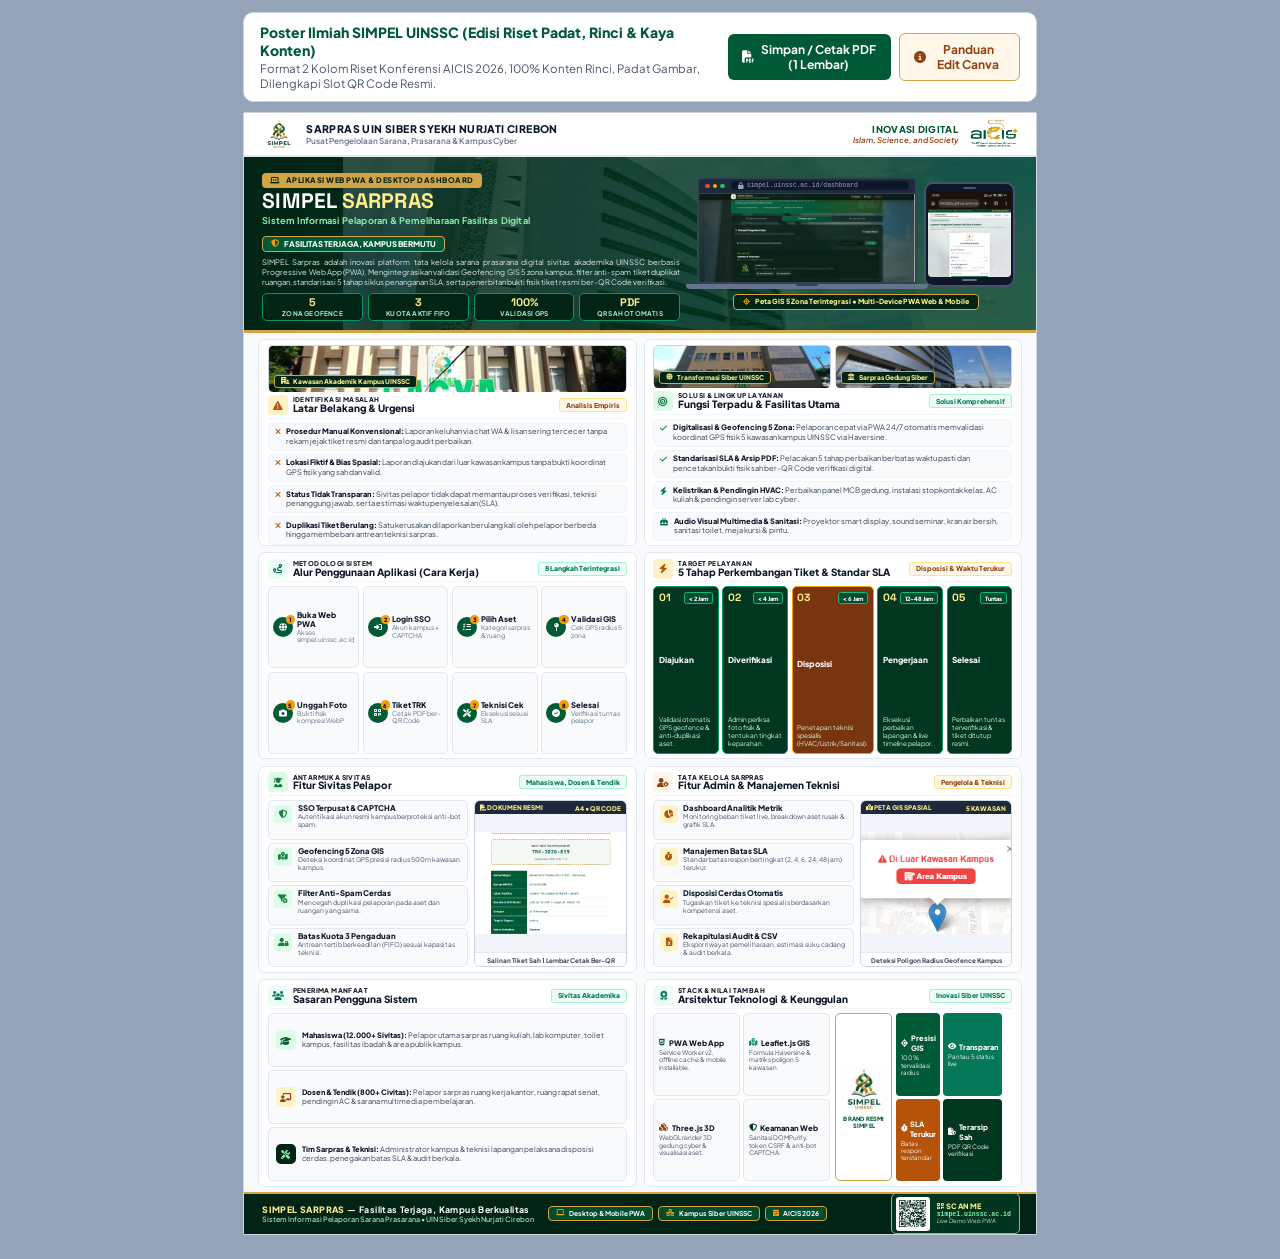
==== commit 42bba4d8: "feat(poster): deepen content density and academic richness across all dual-column research sections" ====
--- a/poster.html
+++ b/poster.html
@@ -51,7 +51,7 @@
             flex-direction: column;
             align-items: center;
             min-height: 100vh;
-            padding: 14px 6px 30px;
+            padding: 12px 6px 24px;
             -webkit-print-color-adjust: exact !important;
             print-color-adjust: exact !important;
         }
@@ -63,7 +63,7 @@
             border-radius: 10px;
             padding: 10px 16px;
             border: 1px solid #cbd5e1;
-            margin-bottom: 12px;
+            margin-bottom: 10px;
             display: flex;
             align-items: center;
             justify-content: space-between;
@@ -143,7 +143,7 @@
         /* 1. TOP INSTITUTION HEADER */
         .top-inst-header {
             background: #ffffff;
-            padding: 5px 18px;
+            padding: 4.5px 18px;
             display: flex;
             align-items: center;
             justify-content: space-between;
@@ -223,7 +223,7 @@
             background-position: center;
             background-repeat: no-repeat;
             color: #ffffff;
-            padding: 9px 18px 9px;
+            padding: 8.5px 18px 8.5px;
             border-bottom: 3px solid var(--gold);
             flex-shrink: 0;
             position: relative;
@@ -231,7 +231,7 @@
 
         .hero-banner-inner {
             display: grid;
-            grid-template-columns: 1.22fr 0.98fr;
+            grid-template-columns: 1.24fr 0.96fr;
             gap: 14px;
             align-items: center;
         }
@@ -248,7 +248,7 @@
             padding: 2.5px 8px;
             border-radius: 4px;
             text-transform: uppercase;
-            margin-bottom: 3px;
+            margin-bottom: 2.5px;
         }
 
         .hero-main-title {
@@ -269,7 +269,7 @@
             font-size: 9.2px;
             font-weight: 700;
             color: #86efac;
-            margin-bottom: 4px;
+            margin-bottom: 3px;
             letter-spacing: 0.2px;
         }
 
@@ -279,12 +279,12 @@
             gap: 5px;
             background: #005a36;
             border: 1px solid var(--gold);
-            padding: 2.5px 8px;
+            padding: 2px 8px;
             border-radius: 4px;
             font-size: 7.8px;
             font-weight: 800;
             color: #ffffff;
-            margin-bottom: 5px;
+            margin-bottom: 4.5px;
         }
 
         .hero-tagline-box i {
@@ -292,10 +292,10 @@
         }
 
         .hero-desc-para {
-            font-size: 7.8px;
-            line-height: 1.35;
+            font-size: 7.6px;
+            line-height: 1.34;
             color: #e2e8f0;
-            margin-bottom: 7px;
+            margin-bottom: 6px;
             text-align: justify;
         }
 
@@ -309,20 +309,20 @@
             background: #012415;
             border: 1px solid #059669;
             border-radius: 5px;
-            padding: 3.5px 4px;
+            padding: 3px 4px;
             text-align: center;
         }
 
         .hero-pill-num {
             font-family: 'Space Grotesk', sans-serif;
-            font-size: 11.5px;
+            font-size: 11px;
             font-weight: 900;
             color: #fef08a;
             line-height: 1;
         }
 
         .hero-pill-label {
-            font-size: 6.6px;
+            font-size: 6.5px;
             font-weight: 700;
             color: #a7f3d0;
             text-transform: uppercase;
@@ -401,13 +401,13 @@
 
         .desktop-screen-viewport {
             width: 100%;
-            height: 90px;
+            height: 88px;
             background: #022c22;
         }
 
         .desktop-screen-viewport img {
             width: 100%;
-            height: 90px;
+            height: 88px;
             object-fit: cover;
             object-position: top center;
             display: block;
@@ -457,14 +457,14 @@
 
         .phone-screen-viewport {
             width: 100%;
-            height: 88px;
+            height: 86px;
             border-radius: 4px;
             background: #000;
         }
 
         .phone-screen-viewport img {
             width: 100%;
-            height: 88px;
+            height: 86px;
             object-fit: cover;
             object-position: top center;
             display: block;
@@ -509,7 +509,7 @@
         .poster-col {
             display: flex;
             flex-direction: column;
-            gap: 7px;
+            gap: 6.5px;
             height: 100%;
         }
 
@@ -518,7 +518,7 @@
             background: #ffffff;
             border: 1.5px solid #e2e8f0;
             border-radius: 7px;
-            padding: 6px 9px 5px;
+            padding: 5.5px 8.5px 4.5px;
             display: flex;
             flex-direction: column;
             flex: 1 1 0;
@@ -538,7 +538,7 @@
         .card-header-left {
             display: flex;
             align-items: center;
-            gap: 6px;
+            gap: 5px;
         }
 
         .card-icon-box {
@@ -558,7 +558,7 @@
         .icon-gold-tone    { background: #fef7ea; color: #92400e; }
 
         .card-tag-small {
-            font-size: 6.8px;
+            font-size: 6.6px;
             font-weight: 800;
             text-transform: uppercase;
             letter-spacing: 0.4px;
@@ -568,16 +568,16 @@
         }
 
         .card-title-main {
-            font-size: 10.2px;
+            font-size: 10px;
             font-weight: 900;
             color: #0f172a;
             line-height: 1.1;
         }
 
         .card-pill-tag {
-            font-size: 7px;
+            font-size: 6.8px;
             font-weight: 800;
-            padding: 2px 7px;
+            padding: 1.5px 6px;
             border-radius: 3px;
         }
 
@@ -595,7 +595,7 @@
 
         /* Photo Banner Strips - Proporsional & Mengisi Ruang */
         .card-photo-strip {
-            height: 48px;
+            height: 46px;
             border-radius: 5px;
             position: relative;
             margin-bottom: 4px;
@@ -605,7 +605,7 @@
 
         .card-photo-strip img {
             width: 100%;
-            height: 48px;
+            height: 46px;
             object-fit: cover;
             display: block;
             border-radius: 4px;
@@ -613,11 +613,11 @@
 
         .photo-overlay-tag {
             position: absolute;
-            bottom: 3px;
-            left: 6px;
+            bottom: 2.5px;
+            left: 5px;
             background: #012415;
             color: #fef08a;
-            font-size: 6.8px;
+            font-size: 6.6px;
             font-weight: 800;
             padding: 1.5px 6px;
             border-radius: 3px;
@@ -636,12 +636,12 @@
         }
 
         .dual-photo-row .card-photo-strip {
-            height: 44px;
+            height: 42px;
             margin-bottom: 0;
         }
 
         .dual-photo-row .card-photo-strip img {
-            height: 44px;
+            height: 42px;
         }
 
         /* Bullet List Items - Mengisi Vertikal Penuh */
@@ -649,7 +649,7 @@
             display: flex;
             flex-direction: column;
             justify-content: space-between;
-            gap: 3.5px;
+            gap: 3px;
             flex: 1;
             min-height: 0;
         }
@@ -658,22 +658,23 @@
             background: #f8fafc;
             border: 1px solid #f1f5f9;
             border-radius: 5px;
-            padding: 4px 6.5px;
-            display: flex;
-            align-items: center;
-            gap: 6px;
+            padding: 3.5px 6px;
+            display: flex;
+            align-items: flex-start;
+            gap: 5.5px;
             flex: 1;
         }
 
         .bullet-item-box i {
             font-size: 8px;
+            margin-top: 1px;
             flex-shrink: 0;
         }
 
         .bullet-item-text {
-            font-size: 8.2px;
+            font-size: 7.5px;
             color: var(--slate-700);
-            line-height: 1.34;
+            line-height: 1.28;
         }
 
         .bullet-item-text strong {
@@ -690,7 +691,7 @@
             display: grid;
             grid-template-columns: repeat(4, 1fr);
             grid-template-rows: 1fr 1fr;
-            gap: 4px;
+            gap: 3.5px;
             flex: 1;
             min-height: 0;
         }
@@ -699,19 +700,19 @@
             background: #f8fafc;
             border: 1px solid #e2e8f0;
             border-radius: 5px;
-            padding: 5px 4px;
-            display: flex;
-            align-items: center;
-            gap: 5px;
+            padding: 4px 4px;
+            display: flex;
+            align-items: center;
+            gap: 4.5px;
         }
 
         .step-circle-badge {
-            width: 22px;
-            height: 22px;
+            width: 20px;
+            height: 20px;
             border-radius: 50%;
             background: #005a36;
             color: #ffffff;
-            font-size: 8.5px;
+            font-size: 8px;
             display: flex;
             align-items: center;
             justify-content: center;
@@ -724,12 +725,12 @@
             position: absolute;
             top: -2.5px;
             right: -2.5px;
-            width: 10px;
-            height: 10px;
+            width: 9.5px;
+            height: 9.5px;
             background: var(--gold-bright);
             color: #000;
             border-radius: 50%;
-            font-size: 6px;
+            font-size: 5.8px;
             font-weight: 900;
             display: flex;
             align-items: center;
@@ -743,14 +744,15 @@
         }
 
         .step-title-text {
-            font-size: 8.4px;
+            font-size: 7.8px;
             font-weight: 900;
             color: #0f172a;
         }
 
         .step-desc-text {
-            font-size: 7px;
+            font-size: 6.5px;
             color: var(--slate-500);
+            line-height: 1.15;
         }
 
         /* Fitur Split Wrap (List + Visual Showcase) */
@@ -767,42 +769,43 @@
             display: grid;
             grid-template-columns: 1fr;
             grid-template-rows: repeat(4, 1fr);
-            gap: 3.5px;
+            gap: 3px;
         }
 
         .feat-box-unit {
             background: #f8fafc;
             border: 1px solid #e2e8f0;
             border-radius: 5px;
-            padding: 3.5px 6px;
-            display: flex;
-            align-items: center;
-            gap: 6px;
+            padding: 3px 5.5px;
+            display: flex;
+            align-items: flex-start;
+            gap: 5.5px;
         }
 
         .feat-box-unit h5 {
-            font-size: 8.4px;
+            font-size: 7.8px;
             font-weight: 900;
             color: #0f172a;
-            line-height: 1.15;
+            line-height: 1.1;
             margin-bottom: 1px;
         }
 
         .feat-box-unit p {
-            font-size: 7px;
+            font-size: 6.6px;
             color: var(--slate-600);
-            line-height: 1.22;
+            line-height: 1.18;
         }
 
         .feat-unit-icon {
-            width: 19px;
-            height: 19px;
+            width: 18px;
+            height: 18px;
             border-radius: 4px;
             display: flex;
             align-items: center;
             justify-content: center;
-            font-size: 9px;
+            font-size: 8.5px;
             flex-shrink: 0;
+            margin-top: 1px;
         }
 
         .ui-thumbnail-box {
@@ -818,7 +821,7 @@
             background: #1e293b;
             color: #ffffff;
             padding: 2.5px 5px;
-            font-size: 6.5px;
+            font-size: 6.4px;
             font-weight: 800;
             display: flex;
             align-items: center;
@@ -833,7 +836,7 @@
 
         .ui-thumb-img-wrap {
             width: 100%;
-            height: 108px;
+            height: 102px;
             background: #ffffff;
             display: flex;
             align-items: center;
@@ -842,7 +845,7 @@
 
         .ui-thumb-img-wrap img {
             width: 100%;
-            height: 108px;
+            height: 102px;
             object-fit: cover;
             display: block;
         }
@@ -850,7 +853,7 @@
         .ui-thumb-caption {
             background: #ffffff;
             padding: 2.5px 5px;
-            font-size: 6.5px;
+            font-size: 6.4px;
             font-weight: 700;
             color: var(--slate-700);
             border-top: 1px solid #e2e8f0;
@@ -864,7 +867,7 @@
             display: flex;
             flex-direction: column;
             justify-content: space-between;
-            gap: 4px;
+            gap: 3.5px;
             flex: 1;
             min-height: 0;
         }
@@ -873,23 +876,23 @@
             background: #f8fafc;
             border: 1px solid #e2e8f0;
             border-radius: 5px;
-            padding: 5px 8px;
-            display: flex;
-            align-items: center;
-            gap: 7px;
+            padding: 4px 7px;
+            display: flex;
+            align-items: center;
+            gap: 6.5px;
             flex: 1;
         }
 
         .sasaran-icon-badge {
-            width: 22px;
-            height: 22px;
+            width: 20px;
+            height: 20px;
             border-radius: 5px;
             background: #dcfce7;
             color: var(--primary);
             display: flex;
             align-items: center;
             justify-content: center;
-            font-size: 9.5px;
+            font-size: 9px;
             flex-shrink: 0;
         }
 
@@ -904,9 +907,9 @@
         }
 
         .sasaran-unit-text {
-            font-size: 8px;
+            font-size: 7.4px;
             color: var(--slate-700);
-            line-height: 1.34;
+            line-height: 1.28;
         }
 
         .sasaran-unit-text strong {
@@ -918,7 +921,7 @@
         .sla-5-cards-row {
             display: grid;
             grid-template-columns: repeat(5, 1fr);
-            gap: 4px;
+            gap: 3.5px;
             flex: 1;
             min-height: 0;
         }
@@ -927,7 +930,7 @@
             background: #01361f;
             border: 1.5px solid #059669;
             border-radius: 5px;
-            padding: 6px 5px;
+            padding: 5px 4.5px;
             display: flex;
             flex-direction: column;
             justify-content: space-between;
@@ -942,46 +945,46 @@
             display: flex;
             align-items: center;
             justify-content: space-between;
-            margin-bottom: 2px;
+            margin-bottom: 1.5px;
         }
 
         .sla-mini-num {
             font-family: 'Space Grotesk', sans-serif;
-            font-size: 11px;
+            font-size: 10.5px;
             font-weight: 900;
             color: #fef08a;
             line-height: 1;
         }
 
         .sla-mini-time {
-            font-size: 6px;
+            font-size: 5.8px;
             font-weight: 800;
             background: #004d2e;
             color: #ffffff;
-            padding: 1.5px 4.5px;
+            padding: 1.2px 4px;
             border-radius: 2.5px;
             border: 1px solid #10b981;
         }
 
         .sla-mini-title {
-            font-size: 8.6px;
+            font-size: 8.2px;
             font-weight: 800;
             color: #ffffff;
             line-height: 1.15;
-            margin-bottom: 1.5px;
+            margin-bottom: 1px;
         }
 
         .sla-mini-desc {
-            font-size: 7px;
+            font-size: 6.5px;
             color: #d1fae5;
-            line-height: 1.25;
+            line-height: 1.22;
         }
 
         /* Teknologi & Nilai Lebih Split */
         .tech-value-split {
             display: grid;
             grid-template-columns: 1fr 1fr;
-            gap: 6px;
+            gap: 5.5px;
             align-items: stretch;
             flex: 1;
             min-height: 0;
@@ -991,33 +994,33 @@
             display: grid;
             grid-template-columns: 1fr 1fr;
             grid-template-rows: 1fr 1fr;
-            gap: 3.5px;
+            gap: 3px;
         }
 
         .tech-badge-card {
             background: #f8fafc;
             border: 1px solid #e2e8f0;
             border-radius: 5px;
-            padding: 4px 6px;
+            padding: 3.5px 5px;
             display: flex;
             flex-direction: column;
             justify-content: center;
         }
 
         .tech-badge-title {
-            font-size: 8px;
+            font-size: 7.6px;
             font-weight: 800;
             color: #0f172a;
             display: flex;
             align-items: center;
-            gap: 4px;
-            margin-bottom: 1.5px;
+            gap: 3.5px;
+            margin-bottom: 1px;
         }
 
         .tech-badge-detail {
-            font-size: 6.8px;
+            font-size: 6.4px;
             color: var(--slate-600);
-            line-height: 1.2;
+            line-height: 1.16;
         }
 
         .keunggulan-right-wrap {
@@ -1035,20 +1038,20 @@
             flex-direction: column;
             align-items: center;
             justify-content: center;
-            padding: 4px;
+            padding: 3.5px;
             text-align: center;
         }
 
         .emblem-box-unit img {
             width: 100%;
-            max-height: 58px;
+            max-height: 52px;
             object-fit: contain;
             display: block;
             margin-bottom: 2px;
         }
 
         .emblem-label {
-            font-size: 6px;
+            font-size: 5.8px;
             font-weight: 900;
             color: var(--primary);
             text-transform: uppercase;
@@ -1059,12 +1062,12 @@
             display: grid;
             grid-template-columns: 1fr 1fr;
             grid-template-rows: 1fr 1fr;
-            gap: 3px;
+            gap: 2.8px;
         }
 
         .val-unit-card {
             border-radius: 4px;
-            padding: 4px 5px;
+            padding: 3.5px 4.5px;
             color: #ffffff;
             display: flex;
             flex-direction: column;
@@ -1072,7 +1075,7 @@
         }
 
         .val-unit-card h6 {
-            font-size: 7.8px;
+            font-size: 7.4px;
             font-weight: 900;
             margin-bottom: 1px;
             display: flex;
@@ -1081,8 +1084,8 @@
         }
 
         .val-unit-card p {
-            font-size: 6.6px;
-            line-height: 1.2;
+            font-size: 6.2px;
+            line-height: 1.15;
             color: #f1f5f9;
         }
 
@@ -1281,8 +1284,8 @@
     <!-- Control Toolbar (Layar Browser Saja) -->
     <div class="control-toolbar">
         <div class="toolbar-info">
-            <h2>Poster Ilmiah SIMPEL UINSSC (Tata Letak Baru: Dual-Column Scientific Dashboard)</h2>
-            <p>Format 2 Kolom Riset Konferensi AICIS 2026, 100% Konten Utuh, Penuh & Padat, Tanpa Ruang Kosong, Siap Edit Canva.</p>
+            <h2>Poster Ilmiah SIMPEL UINSSC (Edisi Riset Padat, Rinci & Kaya Konten)</h2>
+            <p>Format 2 Kolom Riset Konferensi AICIS 2026, 100% Konten Rinci, Padat Gambar, Dilengkapi Slot QR Code Resmi.</p>
         </div>
         <div class="toolbar-actions">
             <button class="btn-action btn-print" onclick="window.print()">
@@ -1303,7 +1306,7 @@
                 <img src="assets/img/logo.png" alt="Logo UINSSC" class="inst-logo-img">
                 <div class="brand-text-block">
                     <span class="inst-title-main">SARPRAS UIN SIBER SYEKH NURJATI CIREBON</span>
-                    <span class="inst-title-sub">Pusat Pengelolaan Sarana, Prasarana & Kampus Cyber</span>
+                    <span class="inst-title-sub">Pusat Pengelolaan Sarana, Prasarana &amp; Kampus Cyber</span>
                 </div>
             </div>
             <div class="header-brand-right">
@@ -1320,32 +1323,32 @@
             <div class="hero-banner-inner">
                 <div class="hero-text-col">
                     <div class="hero-badge-pill">
-                        <i class="fa-solid fa-laptop-code"></i> APLIKASI WEB PWA & DESKTOP DASHBOARD
+                        <i class="fa-solid fa-laptop-code"></i> APLIKASI WEB PWA &amp; DESKTOP DASHBOARD
                     </div>
                     <h1 class="hero-main-title">SIMPEL <span>SARPRAS</span></h1>
-                    <div class="hero-app-name">Sistem Informasi Pelaporan & Pemeliharaan Fasilitas Digital</div>
+                    <div class="hero-app-name">Sistem Informasi Pelaporan &amp; Pemeliharaan Fasilitas Digital</div>
                     <div class="hero-tagline-box">
                         <i class="fa-solid fa-shield-halved"></i> FASILITAS TERJAGA, KAMPUS BERMUTU
                     </div>
                     <p class="hero-desc-para">
-                        SIMPEL Sarpras adalah platform digital terpadu sivitas akademika untuk melaporkan kerusakan sarana prasarana secara presisi — mulai dari verifikasi Geofencing GIS 5 zona, filter anti-spam tiket ganda, pemantauan 5 tahap SLA, hingga cetak bukti tiket resmi ber-QR Code.
+                        SIMPEL Sarpras adalah inovasi platform tata kelola sarana prasarana digital sivitas akademika UINSSC berbasis Progressive Web App (PWA). Mengintegrasikan validasi Geofencing GIS 5 zona kampus, filter anti-spam tiket duplikat ruangan, standarisasi 5 tahap siklus penanganan SLA, serta penerbitan bukti fisik tiket resmi ber-QR Code verifikasi.
                     </p>
                     <div class="hero-stat-pills">
                         <div class="hero-pill-box">
                             <div class="hero-pill-num">5</div>
-                            <div class="hero-pill-label">Zona GIS</div>
+                            <div class="hero-pill-label">Zona Geofence</div>
                         </div>
                         <div class="hero-pill-box">
                             <div class="hero-pill-num">3</div>
-                            <div class="hero-pill-label">Kuota Tiket</div>
+                            <div class="hero-pill-label">Kuota Aktif FIFO</div>
                         </div>
                         <div class="hero-pill-box">
                             <div class="hero-pill-num">100%</div>
-                            <div class="hero-pill-label">Valid Spasial</div>
+                            <div class="hero-pill-label">Validasi GPS</div>
                         </div>
                         <div class="hero-pill-box">
                             <div class="hero-pill-num">PDF</div>
-                            <div class="hero-pill-label">QR Otomatis</div>
+                            <div class="hero-pill-label">QR Sah Otomatis</div>
                         </div>
                     </div>
                 </div>
@@ -1363,7 +1366,7 @@
                                         <span class="b-dot b-green"></span>
                                     </div>
                                     <div class="browser-url-pill">
-                                        <i class="fa-solid fa-lock"></i> simpel.uinssc.ac.id
+                                        <i class="fa-solid fa-lock"></i> simpel.uinssc.ac.id/dashboard
                                     </div>
                                 </div>
                                 <div class="desktop-screen-viewport">
@@ -1390,7 +1393,7 @@
                     <!-- Companion GIS Badge -->
                     <div class="hero-laptop-tag">
                         <i class="fa-solid fa-location-crosshairs" style="color: var(--gold-bright);"></i>
-                        <span>Peta GIS 5 Zona Terintegrasi &bull; Multi-Device Web &amp; Mobile</span>
+                        <span>Peta GIS 5 Zona Terintegrasi &bull; Multi-Device PWA Web &amp; Mobile</span>
                     </div>
                 </div>
             </div>
@@ -1404,111 +1407,111 @@
                  ================================================================ -->
             <div class="poster-col poster-col-left">
 
-                <!-- KARTU L1: Latar Belakang Permasalahan (Foto Kampus Fasya) -->
+                <!-- KARTU L1: Latar Belakang & Identifikasi Masalah (Foto Kampus Fasya) -->
                 <div class="academic-card card-urgency">
                     <div class="card-photo-strip">
                         <img src="assets/img/uinssc_fasya.jpg" alt="Kawasan Akademik Kampus">
                         <div class="photo-overlay-tag">
-                            <i class="fa-solid fa-building-user"></i> Kawasan Akademik Kampus
+                            <i class="fa-solid fa-building-user"></i> Kawasan Akademik Kampus UINSSC
                         </div>
                     </div>
                     <div class="card-header-bar">
                         <div class="card-header-left">
                             <div class="card-icon-box icon-amber-tone"><i class="fa-solid fa-triangle-exclamation"></i></div>
                             <div>
-                                <span class="card-tag-small">Latar Belakang</span>
-                                <div class="card-title-main">Permasalahan</div>
-                            </div>
-                        </div>
-                        <span class="card-pill-tag tag-gold-sub">Urgensi Riset</span>
+                                <span class="card-tag-small">Identifikasi Masalah</span>
+                                <div class="card-title-main">Latar Belakang &amp; Urgensi</div>
+                            </div>
+                        </div>
+                        <span class="card-pill-tag tag-gold-sub">Analisis Empiris</span>
                     </div>
                     <div class="bullet-list-col">
                         <div class="bullet-item-box">
                             <i class="fa-solid fa-xmark bullet-amber"></i>
-                            <div class="bullet-item-text"><strong>Prosedur Manual:</strong> Laporan via chat WA & lisan sering tercecer tanpa rekam jejak resmi.</div>
+                            <div class="bullet-item-text"><strong>Prosedur Manual Konvensional:</strong> Laporan keluhan via chat WA &amp; lisan sering tercecer tanpa rekam jejak tiket resmi dan tanpa log audit perbaikan.</div>
                         </div>
                         <div class="bullet-item-box">
                             <i class="fa-solid fa-xmark bullet-amber"></i>
-                            <div class="bullet-item-text"><strong>Lokasi Bias:</strong> Keluhan diajukan dari luar kawasan kampus tanpa bukti koordinat fisik yang sah.</div>
+                            <div class="bullet-item-text"><strong>Lokasi Fiktif &amp; Bias Spasial:</strong> Laporan diajukan dari luar kawasan kampus tanpa bukti koordinat GPS fisik yang sah dan valid.</div>
                         </div>
                         <div class="bullet-item-box">
                             <i class="fa-solid fa-xmark bullet-amber"></i>
-                            <div class="bullet-item-text"><strong>Status Tidak Terbuka:</strong> Pelapor tidak mengetahui proses verifikasi & teknisi penanggung jawab.</div>
+                            <div class="bullet-item-text"><strong>Status Tidak Transparan:</strong> Sivitas pelapor tidak dapat memantau proses verifikasi, teknisi penanggung jawab, serta estimasi waktu penyelesaian (SLA).</div>
                         </div>
                         <div class="bullet-item-box">
                             <i class="fa-solid fa-xmark bullet-amber"></i>
-                            <div class="bullet-item-text"><strong>Tiket Ganda Berulang:</strong> Satu kerusakan dilaporkan berkali-kali hingga membebani antrean teknisi.</div>
+                            <div class="bullet-item-text"><strong>Duplikasi Tiket Berulang:</strong> Satu kerusakan dilaporkan berulang kali oleh pelapor berbeda hingga membebani antrean teknisi sarpras.</div>
                         </div>
                     </div>
                 </div>
 
-                <!-- KARTU L2: Alur Penggunaan Aplikasi (Cara Kerja 8 Langkah) -->
+                <!-- KARTU L2: Alur Penggunaan Aplikasi (Metodologi 8 Langkah Kerja) -->
                 <div class="academic-card card-workflow">
                     <div class="card-header-bar">
                         <div class="card-header-left">
                             <div class="card-icon-box icon-emerald-tone"><i class="fa-solid fa-route"></i></div>
                             <div>
-                                <span class="card-tag-small">Metodologi</span>
+                                <span class="card-tag-small">Metodologi Sistem</span>
                                 <div class="card-title-main">Alur Penggunaan Aplikasi (Cara Kerja)</div>
                             </div>
                         </div>
-                        <span class="card-pill-tag tag-green-sub">8 Langkah Mudah</span>
+                        <span class="card-pill-tag tag-green-sub">8 Langkah Terintegrasi</span>
                     </div>
                     <div class="stepper-4x2-grid">
                         <div class="step-mini-node">
                             <div class="step-circle-badge"><i class="fa-solid fa-globe"></i><span class="step-num-sup">1</span></div>
                             <div class="step-text-wrap">
-                                <div class="step-title-text">Buka Web</div>
-                                <div class="step-desc-text">Akses portal resmi</div>
+                                <div class="step-title-text">Buka Web PWA</div>
+                                <div class="step-desc-text">Akses simpel.uinssc.ac.id</div>
                             </div>
                         </div>
                         <div class="step-mini-node">
                             <div class="step-circle-badge"><i class="fa-solid fa-right-to-bracket"></i><span class="step-num-sup">2</span></div>
                             <div class="step-text-wrap">
                                 <div class="step-title-text">Login SSO</div>
-                                <div class="step-desc-text">NIM/NIP + CAPTCHA</div>
+                                <div class="step-desc-text">Akun kampus + CAPTCHA</div>
                             </div>
                         </div>
                         <div class="step-mini-node">
                             <div class="step-circle-badge"><i class="fa-solid fa-list-check"></i><span class="step-num-sup">3</span></div>
                             <div class="step-text-wrap">
                                 <div class="step-title-text">Pilih Aset</div>
-                                <div class="step-desc-text">Kategori & ruangan</div>
+                                <div class="step-desc-text">Kategori sarpras &amp; ruang</div>
                             </div>
                         </div>
                         <div class="step-mini-node">
                             <div class="step-circle-badge"><i class="fa-solid fa-map-pin"></i><span class="step-num-sup">4</span></div>
                             <div class="step-text-wrap">
-                                <div class="step-title-text">Cek GIS</div>
-                                <div class="step-desc-text">Validasi 5 zona GPS</div>
+                                <div class="step-title-text">Validasi GIS</div>
+                                <div class="step-desc-text">Cek GPS radius 5 zona</div>
                             </div>
                         </div>
                         <div class="step-mini-node">
                             <div class="step-circle-badge"><i class="fa-solid fa-camera"></i><span class="step-num-sup">5</span></div>
                             <div class="step-text-wrap">
                                 <div class="step-title-text">Unggah Foto</div>
-                                <div class="step-desc-text">Bukti kerusakan fisik</div>
+                                <div class="step-desc-text">Bukti fisik kompresi WebP</div>
                             </div>
                         </div>
                         <div class="step-mini-node">
                             <div class="step-circle-badge"><i class="fa-solid fa-qrcode"></i><span class="step-num-sup">6</span></div>
                             <div class="step-text-wrap">
                                 <div class="step-title-text">Tiket TRK</div>
-                                <div class="step-desc-text">QR Code & PDF siap</div>
+                                <div class="step-desc-text">Cetak PDF ber-QR Code</div>
                             </div>
                         </div>
                         <div class="step-mini-node">
                             <div class="step-circle-badge"><i class="fa-solid fa-screwdriver-wrench"></i><span class="step-num-sup">7</span></div>
                             <div class="step-text-wrap">
                                 <div class="step-title-text">Teknisi Cek</div>
-                                <div class="step-desc-text">Perbaikan via SLA</div>
+                                <div class="step-desc-text">Eksekusi sesuai SLA</div>
                             </div>
                         </div>
                         <div class="step-mini-node">
                             <div class="step-circle-badge"><i class="fa-solid fa-circle-check"></i><span class="step-num-sup">8</span></div>
                             <div class="step-text-wrap">
                                 <div class="step-title-text">Selesai</div>
-                                <div class="step-desc-text">Tuntas terverifikasi</div>
+                                <div class="step-desc-text">Verifikasi tuntas pelapor</div>
                             </div>
                         </div>
                     </div>
@@ -1520,40 +1523,40 @@
                         <div class="card-header-left">
                             <div class="card-icon-box icon-green-tone"><i class="fa-solid fa-user-graduate"></i></div>
                             <div>
-                                <span class="card-tag-small">Antarmuka Pengguna</span>
+                                <span class="card-tag-small">Antarmuka Sivitas</span>
                                 <div class="card-title-main">Fitur Sivitas Pelapor</div>
                             </div>
                         </div>
-                        <span class="card-pill-tag tag-green-sub">Mahasiswa, Dosen & Tendik</span>
+                        <span class="card-pill-tag tag-green-sub">Mahasiswa, Dosen &amp; Tendik</span>
                     </div>
                     <div class="feature-split-layout">
                         <div class="feature-mini-four">
                             <div class="feat-box-unit">
                                 <div class="feat-unit-icon icon-green-tone"><i class="fa-solid fa-shield-halved"></i></div>
                                 <div>
-                                    <h5>SSO & CAPTCHA</h5>
-                                    <p>Autentikasi akun kampus resmi anti-bot</p>
+                                    <h5>SSO Terpusat &amp; CAPTCHA</h5>
+                                    <p>Autentikasi akun resmi kampus berproteksi anti-bot spam.</p>
                                 </div>
                             </div>
                             <div class="feat-box-unit">
                                 <div class="feat-unit-icon icon-green-tone"><i class="fa-solid fa-map-location-dot"></i></div>
                                 <div>
-                                    <h5>Geofencing 5 Zona</h5>
-                                    <p>Validasi koordinat GPS kawasan kampus</p>
+                                    <h5>Geofencing 5 Zona GIS</h5>
+                                    <p>Deteksi koordinat GPS presisi radius 500m kawasan kampus.</p>
                                 </div>
                             </div>
                             <div class="feat-box-unit">
                                 <div class="feat-unit-icon icon-green-tone"><i class="fa-solid fa-filter-circle-xmark"></i></div>
                                 <div>
-                                    <h5>Filter Anti-Spam</h5>
-                                    <p>Cegah pelaporan tiket ganda sejenis</p>
+                                    <h5>Filter Anti-Spam Cerdas</h5>
+                                    <p>Mencegah duplikasi pelaporan pada aset dan ruangan yang sama.</p>
                                 </div>
                             </div>
                             <div class="feat-box-unit">
                                 <div class="feat-unit-icon icon-green-tone"><i class="fa-solid fa-user-lock"></i></div>
                                 <div>
-                                    <h5>Kuota 3 Pengaduan</h5>
-                                    <p>Antrean tertib sesuai kapasitas teknisi</p>
+                                    <h5>Batas Kuota 3 Pengaduan</h5>
+                                    <p>Antrean tertib berkeadilan (FIFO) sesuai kapasitas teknisi.</p>
                                 </div>
                             </div>
                         </div>
@@ -1567,13 +1570,13 @@
                                 <img src="assets/img/ss_tiket_pdf.png" alt="Bukti Tiket PDF Resmi">
                             </div>
                             <div class="ui-thumb-caption">
-                                Salinan Tiket Sah 1 Lembar Cetak
+                                Salinan Tiket Sah 1 Lembar Cetak Ber-QR
                             </div>
                         </div>
                     </div>
                 </div>
 
-                <!-- KARTU L4: Sasaran Pengguna Sistem -->
+                <!-- KARTU L4: Sasaran Pengguna & Penerima Manfaat -->
                 <div class="academic-card card-sasaran">
                     <div class="card-header-bar">
                         <div class="card-header-left">
@@ -1588,15 +1591,15 @@
                     <div class="sasaran-3-rows-wrap">
                         <div class="sasaran-row-card">
                             <div class="sasaran-icon-badge"><i class="fa-solid fa-graduation-cap"></i></div>
-                            <div class="sasaran-unit-text"><strong>Mahasiswa:</strong> Pelapor sarpras kelas, lab komputer, fasilitas olahraga & toilet kampus.</div>
+                            <div class="sasaran-unit-text"><strong>Mahasiswa (12.000+ Sivitas):</strong> Pelapor utama sarpras ruang kuliah, lab komputer, toilet kampus, fasilitas ibadah &amp; area publik kampus.</div>
                         </div>
                         <div class="sasaran-row-card">
                             <div class="sasaran-icon-badge gold-badge"><i class="fa-solid fa-chalkboard-user"></i></div>
-                            <div class="sasaran-unit-text"><strong>Dosen & Tendik:</strong> Pelapor sarpras ruang kantor, ruang rapat & pendingin AC gedung.</div>
+                            <div class="sasaran-unit-text"><strong>Dosen &amp; Tendik (800+ Civitas):</strong> Pelapor sarpras ruang kerja kantor, ruang rapat senat, pendingin AC &amp; sarana multimedia pembelajaran.</div>
                         </div>
                         <div class="sasaran-row-card">
                             <div class="sasaran-icon-badge dark-badge"><i class="fa-solid fa-screwdriver-wrench"></i></div>
-                            <div class="sasaran-unit-text"><strong>Tim Sarpras:</strong> Pengelola disposisi tugas teknisi, kontrol SLA & audit berkala.</div>
+                            <div class="sasaran-unit-text"><strong>Tim Sarpras &amp; Teknisi:</strong> Administrator kampus &amp; teknisi lapangan pelaksana disposisi cerdas, penegakan batas SLA &amp; audit berkala.</div>
                         </div>
                     </div>
                 </div>
@@ -1614,13 +1617,13 @@
                         <div class="card-photo-strip">
                             <img src="assets/img/uinssc_fdk.jpg" alt="Layanan Siber Kampus">
                             <div class="photo-overlay-tag">
-                                <i class="fa-solid fa-microchip"></i> Transformasi Siber
+                                <i class="fa-solid fa-microchip"></i> Transformasi Siber UINSSC
                             </div>
                         </div>
                         <div class="card-photo-strip">
                             <img src="assets/img/uinssc_siber.jpg" alt="Sarana Prasarana Kampus">
                             <div class="photo-overlay-tag">
-                                <i class="fa-solid fa-building-columns"></i> Sarpras UINSSC
+                                <i class="fa-solid fa-building-columns"></i> Sarpras Gedung Siber
                             </div>
                         </div>
                     </div>
@@ -1628,8 +1631,8 @@
                         <div class="card-header-left">
                             <div class="card-icon-box icon-green-tone"><i class="fa-solid fa-bullseye"></i></div>
                             <div>
-                                <span class="card-tag-small">Solusi & Layanan</span>
-                                <div class="card-title-main">Fungsi Terpadu & Fasilitas Utama</div>
+                                <span class="card-tag-small">Solusi &amp; Lingkup Layanan</span>
+                                <div class="card-title-main">Fungsi Terpadu &amp; Fasilitas Utama</div>
                             </div>
                         </div>
                         <span class="card-pill-tag tag-green-sub">Solusi Komprehensif</span>
@@ -1637,19 +1640,19 @@
                     <div class="bullet-list-col">
                         <div class="bullet-item-box">
                             <i class="fa-solid fa-check bullet-green"></i>
-                            <div class="bullet-item-text"><strong>Digitalisasi 24/7 & Geofence:</strong> Pelaporan cepat via web PWA dengan validasi koordinat GPS 5 zona fisik kampus.</div>
+                            <div class="bullet-item-text"><strong>Digitalisasi &amp; Geofencing 5 Zona:</strong> Pelaporan cepat via PWA 24/7 otomatis memvalidasi koordinat GPS fisik 5 kawasan kampus UINSSC via Haversine.</div>
                         </div>
                         <div class="bullet-item-box">
                             <i class="fa-solid fa-check bullet-green"></i>
-                            <div class="bullet-item-text"><strong>Standarisasi SLA & PDF:</strong> Pelacakan 5 tahap perbaikan terukur serta cetak arsip tiket sah ber-QR Code.</div>
+                            <div class="bullet-item-text"><strong>Standarisasi SLA &amp; Arsip PDF:</strong> Pelacakan 5 tahap perbaikan berbatas waktu pasti dan pencetakan bukti fisik sah ber-QR Code verifikasi digital.</div>
                         </div>
                         <div class="bullet-item-box">
                             <i class="fa-solid fa-bolt bullet-emerald"></i>
-                            <div class="bullet-item-text"><strong>Kelistrikan & Pendingin HVAC:</strong> Panel MCB gedung, stopkontak kelas, AC kuliah & pendingin lab server cyber.</div>
+                            <div class="bullet-item-text"><strong>Kelistrikan &amp; Pendingin HVAC:</strong> Perbaikan panel MCB gedung, instalasi stopkontak kelas, AC kuliah &amp; pendingin server lab cyber.</div>
                         </div>
                         <div class="bullet-item-box">
                             <i class="fa-solid fa-toolbox bullet-emerald"></i>
-                            <div class="bullet-item-text"><strong>Audio Visual & Sanitasi:</strong> Proyektor multimedia, sound smart display, kran air, toilet kampus, meja kursi & pintu.</div>
+                            <div class="bullet-item-text"><strong>Audio Visual Multimedia &amp; Sanitasi:</strong> Proyektor smart display, sound seminar, kran air bersih, sanitasi toilet, meja kursi &amp; pintu.</div>
                         </div>
                     </div>
                 </div>
@@ -1661,10 +1664,10 @@
                             <div class="card-icon-box icon-amber-tone"><i class="fa-solid fa-bolt"></i></div>
                             <div>
                                 <span class="card-tag-small">Target Pelayanan</span>
-                                <div class="card-title-main">5 Tahap Perkembangan Tiket & Standar SLA</div>
-                            </div>
-                        </div>
-                        <span class="card-pill-tag tag-gold-sub">Disposisi & Waktu Terukur</span>
+                                <div class="card-title-main">5 Tahap Perkembangan Tiket &amp; Standar SLA</div>
+                            </div>
+                        </div>
+                        <span class="card-pill-tag tag-gold-sub">Disposisi &amp; Waktu Terukur</span>
                     </div>
                     <div class="sla-5-cards-row">
                         <div class="sla-mini-card">
@@ -1673,7 +1676,7 @@
                                 <span class="sla-mini-time">&lt; 2 Jam</span>
                             </div>
                             <div class="sla-mini-title">Diajukan</div>
-                            <div class="sla-mini-desc">Validasi GPS kampus & anti-duplikasi ruangan.</div>
+                            <div class="sla-mini-desc">Validasi otomatis GPS geofence &amp; anti-duplikasi aset.</div>
                         </div>
                         <div class="sla-mini-card">
                             <div class="sla-mini-header">
@@ -1681,7 +1684,7 @@
                                 <span class="sla-mini-time">&lt; 4 Jam</span>
                             </div>
                             <div class="sla-mini-title">Diverifikasi</div>
-                            <div class="sla-mini-desc">Admin cek foto fisik & klasifikasi keparahan.</div>
+                            <div class="sla-mini-desc">Admin periksa foto fisik &amp; tentukan tingkat keparahan.</div>
                         </div>
                         <div class="sla-mini-card highlight-card">
                             <div class="sla-mini-header">
@@ -1689,7 +1692,7 @@
                                 <span class="sla-mini-time">&lt; 6 Jam</span>
                             </div>
                             <div class="sla-mini-title">Disposisi</div>
-                            <div class="sla-mini-desc">Penetapan teknisi spesialis (HVAC/Listrik).</div>
+                            <div class="sla-mini-desc">Penetapan teknisi spesialis (HVAC/Listrik/Sanitasi).</div>
                         </div>
                         <div class="sla-mini-card">
                             <div class="sla-mini-header">
@@ -1697,7 +1700,7 @@
                                 <span class="sla-mini-time">12-48 Jam</span>
                             </div>
                             <div class="sla-mini-title">Pengerjaan</div>
-                            <div class="sla-mini-desc">Eksekusi perbaikan lapangan oleh teknisi.</div>
+                            <div class="sla-mini-desc">Eksekusi perbaikan lapangan &amp; live timeline pelapor.</div>
                         </div>
                         <div class="sla-mini-card">
                             <div class="sla-mini-header">
@@ -1705,7 +1708,7 @@
                                 <span class="sla-mini-time">Tuntas</span>
                             </div>
                             <div class="sla-mini-title">Selesai</div>
-                            <div class="sla-mini-desc">Fasilitas tuntas diperbaiki & tiket ditutup.</div>
+                            <div class="sla-mini-desc">Perbaikan tuntas terverifikasi &amp; tiket ditutup resmi.</div>
                         </div>
                     </div>
                 </div>
@@ -1717,39 +1720,39 @@
                             <div class="card-icon-box icon-gold-tone"><i class="fa-solid fa-user-gear"></i></div>
                             <div>
                                 <span class="card-tag-small">Tata Kelola Sarpras</span>
-                                <div class="card-title-main">Fitur Admin & Teknisi</div>
-                            </div>
-                        </div>
-                        <span class="card-pill-tag tag-gold-sub">Pengelola & Teknisi</span>
+                                <div class="card-title-main">Fitur Admin &amp; Manajemen Teknisi</div>
+                            </div>
+                        </div>
+                        <span class="card-pill-tag tag-gold-sub">Pengelola &amp; Teknisi</span>
                     </div>
                     <div class="feature-split-layout">
                         <div class="feature-mini-four">
                             <div class="feat-box-unit">
                                 <div class="feat-unit-icon icon-amber-tone"><i class="fa-solid fa-chart-pie"></i></div>
                                 <div>
-                                    <h5>Dashboard Metrik</h5>
-                                    <p>Monitoring beban tiket live & grafik aset</p>
+                                    <h5>Dashboard Analitik Metrik</h5>
+                                    <p>Monitoring beban tiket live, breakdown aset rusak &amp; grafik SLA.</p>
                                 </div>
                             </div>
                             <div class="feat-box-unit">
                                 <div class="feat-unit-icon icon-amber-tone"><i class="fa-solid fa-stopwatch"></i></div>
                                 <div>
-                                    <h5>Manajemen SLA</h5>
-                                    <p>Standar batas respon 2, 6, 24, 48 jam</p>
+                                    <h5>Manajemen Batas SLA</h5>
+                                    <p>Standar batas respon bertingkat (2, 4, 6, 24, 48 jam) terukur.</p>
                                 </div>
                             </div>
                             <div class="feat-box-unit">
                                 <div class="feat-unit-icon icon-amber-tone"><i class="fa-solid fa-user-check"></i></div>
                                 <div>
-                                    <h5>Disposisi Cerdas</h5>
-                                    <p>Tugaskan teknisi spesialis yang sesuai</p>
+                                    <h5>Disposisi Cerdas Otomatis</h5>
+                                    <p>Tugaskan tiket ke teknisi spesialis berdasarkan kompetensi aset.</p>
                                 </div>
                             </div>
                             <div class="feat-box-unit">
                                 <div class="feat-unit-icon icon-amber-tone"><i class="fa-solid fa-file-excel"></i></div>
                                 <div>
-                                    <h5>Rekapitulasi Audit</h5>
-                                    <p>Ekspor CSV & rekap pemeliharaan rutin</p>
+                                    <h5>Rekapitulasi Audit &amp; CSV</h5>
+                                    <p>Ekspor riwayat pemeliharaan, estimasi suku cadang &amp; audit berkala.</p>
                                 </div>
                             </div>
                         </div>
@@ -1763,7 +1766,7 @@
                                 <img src="assets/img/ss_gis_map.png" alt="Geofencing GIS 5 Zona">
                             </div>
                             <div class="ui-thumb-caption">
-                                Deteksi Radius Geofence Kampus
+                                Deteksi Poligon Radius Geofence Kampus
                             </div>
                         </div>
                     </div>
@@ -1775,8 +1778,8 @@
                         <div class="card-header-left">
                             <div class="card-icon-box icon-emerald-tone"><i class="fa-solid fa-award"></i></div>
                             <div>
-                                <span class="card-tag-small">Stack & Nilai Tambah</span>
-                                <div class="card-title-main">Teknologi & Keunggulan</div>
+                                <span class="card-tag-small">Stack &amp; Nilai Tambah</span>
+                                <div class="card-title-main">Arsitektur Teknologi &amp; Keunggulan</div>
                             </div>
                         </div>
                         <span class="card-pill-tag tag-green-sub">Inovasi Siber UINSSC</span>
@@ -1785,20 +1788,20 @@
                         <!-- Teknologi 2x2 -->
                         <div class="tech-2x2-box">
                             <div class="tech-badge-card">
-                                <div class="tech-badge-title"><i class="fa-brands fa-html5" style="color: var(--primary);"></i> PWA App</div>
-                                <div class="tech-badge-detail">Offline Cache & Service Worker</div>
+                                <div class="tech-badge-title"><i class="fa-brands fa-html5" style="color: var(--primary);"></i> PWA Web App</div>
+                                <div class="tech-badge-detail">Service Worker v2, offline cache &amp; mobile installable.</div>
                             </div>
                             <div class="tech-badge-card">
-                                <div class="tech-badge-title"><i class="fa-solid fa-map-location-dot" style="color: var(--emerald-600);"></i> Leaflet.js</div>
-                                <div class="tech-badge-detail">GIS & Formula Haversine</div>
+                                <div class="tech-badge-title"><i class="fa-solid fa-map-location-dot" style="color: var(--emerald-600);"></i> Leaflet.js GIS</div>
+                                <div class="tech-badge-detail">Formula Haversine &amp; matriks poligon 5 kawasan.</div>
                             </div>
                             <div class="tech-badge-card">
-                                <div class="tech-badge-title"><i class="fa-solid fa-cubes" style="color: var(--gold-dark);"></i> Three.js</div>
-                                <div class="tech-badge-detail">WebGL 3D Campus Cyber</div>
+                                <div class="tech-badge-title"><i class="fa-solid fa-cubes" style="color: var(--gold-dark);"></i> Three.js 3D</div>
+                                <div class="tech-badge-detail">WebGL render 3D gedung cyber &amp; visualisasi aset.</div>
                             </div>
                             <div class="tech-badge-card">
-                                <div class="tech-badge-title"><i class="fa-solid fa-shield-halved" style="color: var(--primary-dark);"></i> Keamanan</div>
-                                <div class="tech-badge-detail">DOMPurify & Anti-Bot CAPTCHA</div>
+                                <div class="tech-badge-title"><i class="fa-solid fa-shield-halved" style="color: var(--primary-dark);"></i> Keamanan Web</div>
+                                <div class="tech-badge-detail">Sanitasi DOMPurify, token CSRF &amp; anti-bot CAPTCHA.</div>
                             </div>
                         </div>
 
@@ -1811,7 +1814,7 @@
                             <div class="value-4-grid">
                                 <div class="val-unit-card val-primary-green">
                                     <h6><i class="fa-solid fa-location-crosshairs"></i> Presisi GIS</h6>
-                                    <p>100% tervalidasi</p>
+                                    <p>100% tervalidasi radius</p>
                                 </div>
                                 <div class="val-unit-card val-emerald-green">
                                     <h6><i class="fa-solid fa-eye"></i> Transparan</h6>
@@ -1819,11 +1822,11 @@
                                 </div>
                                 <div class="val-unit-card val-gold-dark">
                                     <h6><i class="fa-solid fa-stopwatch"></i> SLA Terukur</h6>
-                                    <p>Batas respon pasti</p>
+                                    <p>Batas respon terstandar</p>
                                 </div>
                                 <div class="val-unit-card val-deep-forest">
-                                    <h6><i class="fa-solid fa-file-shield"></i> Terarsip</h6>
-                                    <p>PDF QR Code sah</p>
+                                    <h6><i class="fa-solid fa-file-shield"></i> Terarsip Sah</h6>
+                                    <p>PDF QR Code verifikasi</p>
                                 </div>
                             </div>
                         </div>
@@ -1842,7 +1845,7 @@
                     <div class="footer-inst-name">Sistem Informasi Pelaporan Sarana Prasarana &bull; UIN Siber Syekh Nurjati Cirebon</div>
                 </div>
                 <div class="footer-meta-pills">
-                    <div class="footer-pill-item"><i class="fa-solid fa-laptop"></i> Desktop & Mobile PWA</div>
+                    <div class="footer-pill-item"><i class="fa-solid fa-laptop"></i> Desktop &amp; Mobile PWA</div>
                     <div class="footer-pill-item"><i class="fa-solid fa-network-wired"></i> Kampus Siber UINSSC</div>
                     <div class="footer-pill-item"><i class="fa-solid fa-calendar-check"></i> AICIS 2026</div>
                 </div>
@@ -1873,7 +1876,7 @@
                 "3. Buka situs https://www.canva.com di browser Anda.\n" +
                 "4. Klik tombol 'Upload' / 'Unggah' atau 'Import file' di kanan atas Canva.\n" +
                 "5. Pilih file PDF yang baru saja Anda simpan.\n" +
-                "6. Seluruh elemen, kartu 2 kolom, teks, logo, mockup, dan gambar akan otomatis dapat diedit mandiri tanpa menyatu!"
+                "6. Seluruh elemen, kartu 2 kolom, teks rinci, logo, mockup, dan gambar akan otomatis dapat diedit mandiri tanpa menyatu!"
             );
         }
     </script>
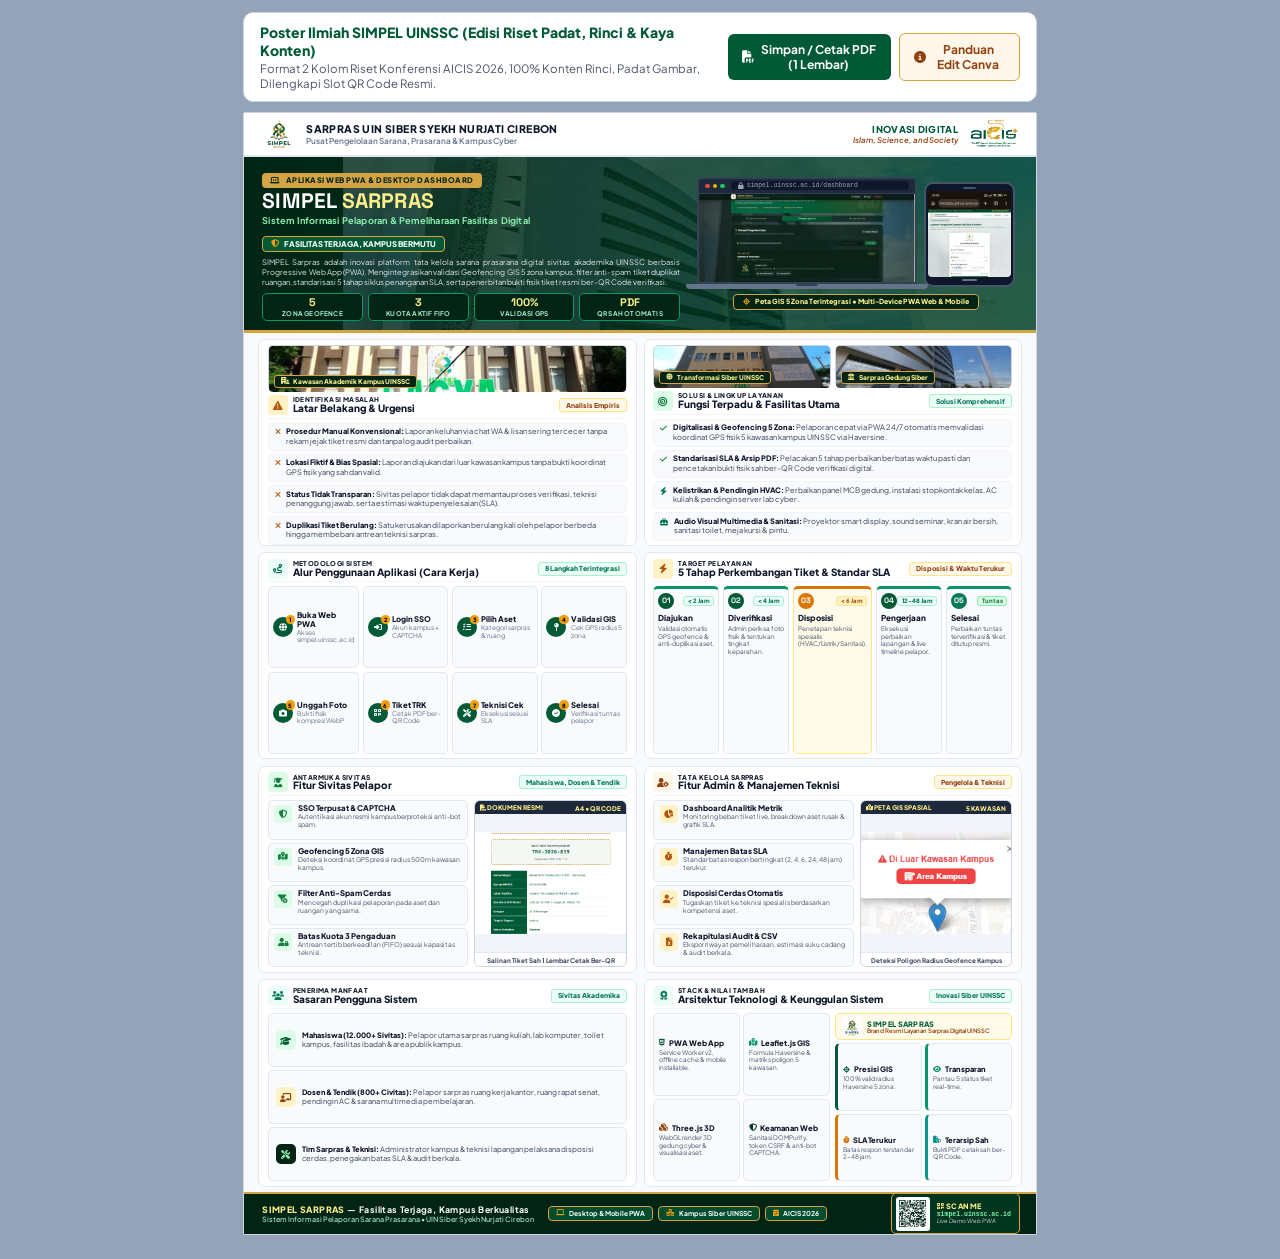
==== commit 2223539d: "refactor(poster): redesign Card R2 SLA pipeline stepper and Card R4 tech-value layout" ====
--- a/poster.html
+++ b/poster.html
@@ -56,6 +56,16 @@
             print-color-adjust: exact !important;
         }
 
+        body.pure-artboard {
+            padding: 0 !important;
+            margin: 0 !important;
+            background: #ffffff !important;
+        }
+
+        body.pure-artboard .control-toolbar {
+            display: none !important;
+        }
+
         /* Screen Control Toolbar */
         .control-toolbar {
             width: 210mm;
@@ -917,71 +927,103 @@
             font-weight: 800;
         }
 
-        /* 5 Tahap SLA Grid (5 Kartu Mandiri) */
-        .sla-5-cards-row {
+        /* 5 Tahap SLA Pipeline Stepper (Desain Elegan, Terang, Modern & Mudah Diedit) */
+        .sla-pipeline-grid {
             display: grid;
             grid-template-columns: repeat(5, 1fr);
-            gap: 3.5px;
+            gap: 4px;
             flex: 1;
             min-height: 0;
         }
 
-        .sla-mini-card {
-            background: #01361f;
-            border: 1.5px solid #059669;
+        .sla-step-item {
+            background: #f8fafc;
+            border: 1px solid #e2e8f0;
+            border-top: 3px solid #059669;
             border-radius: 5px;
-            padding: 5px 4.5px;
+            padding: 4px 4px 3px;
             display: flex;
             flex-direction: column;
+            justify-content: flex-start;
+            gap: 2.5px;
+        }
+
+        .sla-step-item.sla-step-highlight {
+            background: #fffbeb;
+            border-color: #fde68a;
+            border-top: 3px solid #d97706;
+        }
+
+        .sla-step-top {
+            display: flex;
+            align-items: center;
             justify-content: space-between;
-        }
-
-        .sla-mini-card.highlight-card {
-            background: #78350f;
-            border-color: #f59e0b;
-        }
-
-        .sla-mini-header {
-            display: flex;
-            align-items: center;
-            justify-content: space-between;
-            margin-bottom: 1.5px;
-        }
-
-        .sla-mini-num {
+            margin-bottom: 1px;
+        }
+
+        .sla-step-badge {
+            width: 16px;
+            height: 16px;
+            border-radius: 50%;
+            background: #005a36;
+            color: #ffffff;
             font-family: 'Space Grotesk', sans-serif;
-            font-size: 10.5px;
+            font-size: 7.8px;
             font-weight: 900;
-            color: #fef08a;
+            display: flex;
+            align-items: center;
+            justify-content: center;
             line-height: 1;
-        }
-
-        .sla-mini-time {
-            font-size: 5.8px;
+            flex-shrink: 0;
+        }
+
+        .sla-step-badge.badge-gold {
+            background: #d97706;
+        }
+
+        .sla-step-badge.badge-green {
+            background: #047857;
+        }
+
+        .sla-time-pill {
+            font-size: 6px;
             font-weight: 800;
-            background: #004d2e;
-            color: #ffffff;
-            padding: 1.2px 4px;
-            border-radius: 2.5px;
-            border: 1px solid #10b981;
-        }
-
-        .sla-mini-title {
+            background: #ecfdf5;
+            color: #047857;
+            border: 1px solid #a7f3d0;
+            padding: 1px 3.5px;
+            border-radius: 3px;
+            line-height: 1;
+            white-space: nowrap;
+        }
+
+        .sla-time-pill.pill-gold {
+            background: #fef3c7;
+            color: #b45309;
+            border-color: #fde68a;
+        }
+
+        .sla-time-pill.pill-green {
+            background: #dcfce7;
+            color: #15803d;
+            border-color: #86efac;
+        }
+
+        .sla-step-title {
             font-size: 8.2px;
-            font-weight: 800;
-            color: #ffffff;
+            font-weight: 900;
+            color: #0f172a;
             line-height: 1.15;
-            margin-bottom: 1px;
-        }
-
-        .sla-mini-desc {
-            font-size: 6.5px;
-            color: #d1fae5;
+        }
+
+        .sla-step-desc {
+            font-size: 6.4px;
+            color: #475569;
             line-height: 1.22;
         }
 
-        /* Teknologi & Nilai Lebih Split */
-        .tech-value-split {
+        /* Teknologi & Nilai Lebih Split 50/50 Seimbang & Harmonis */
+        .tech-clean-split {
             display: grid;
             grid-template-columns: 1fr 1fr;
             gap: 5.5px;
@@ -990,11 +1032,21 @@
             min-height: 0;
         }
 
+        .tech-col-half,
+        .value-col-half {
+            display: flex;
+            flex-direction: column;
+            justify-content: space-between;
+            min-height: 0;
+        }
+
         .tech-2x2-box {
             display: grid;
             grid-template-columns: 1fr 1fr;
             grid-template-rows: 1fr 1fr;
             gap: 3px;
+            flex: 1;
+            min-height: 0;
         }
 
         .tech-badge-card {
@@ -1023,76 +1075,99 @@
             line-height: 1.16;
         }
 
-        .keunggulan-right-wrap {
-            display: grid;
-            grid-template-columns: 0.85fr 1.15fr;
-            gap: 4px;
-            align-items: stretch;
-        }
-
-        .emblem-box-unit {
-            background: #ffffff;
-            border: 1.5px solid var(--gold);
+        /* Brand Banner Strip Atas */
+        .brand-official-banner {
+            background: #fefce8;
+            border: 1.2px solid #fde68a;
             border-radius: 5px;
-            display: flex;
-            flex-direction: column;
-            align-items: center;
-            justify-content: center;
-            padding: 3.5px;
-            text-align: center;
-        }
-
-        .emblem-box-unit img {
-            width: 100%;
-            max-height: 52px;
+            padding: 2.5px 5.5px;
+            display: flex;
+            align-items: center;
+            gap: 5.5px;
+            margin-bottom: 3px;
+            flex-shrink: 0;
+        }
+
+        .brand-mini-emblem {
+            width: 20px;
+            height: 20px;
             object-fit: contain;
             display: block;
-            margin-bottom: 2px;
-        }
-
-        .emblem-label {
-            font-size: 5.8px;
+            border-radius: 3px;
+            flex-shrink: 0;
+        }
+
+        .brand-banner-text {
+            display: flex;
+            flex-direction: column;
+            line-height: 1.1;
+        }
+
+        .brand-banner-name {
+            font-size: 7.4px;
             font-weight: 900;
-            color: var(--primary);
-            text-transform: uppercase;
-            letter-spacing: 0.2px;
-        }
-
-        .value-4-grid {
+            color: #005a36;
+            letter-spacing: 0.3px;
+        }
+
+        .brand-banner-desc {
+            font-size: 6px;
+            color: #92400e;
+            font-weight: 600;
+        }
+
+        /* 4 Value Benefit Cards (Clean Academic Style) */
+        .val-clean-grid {
             display: grid;
             grid-template-columns: 1fr 1fr;
             grid-template-rows: 1fr 1fr;
-            gap: 2.8px;
-        }
-
-        .val-unit-card {
-            border-radius: 4px;
-            padding: 3.5px 4.5px;
-            color: #ffffff;
+            gap: 3px;
+            flex: 1;
+            min-height: 0;
+        }
+
+        .val-clean-card {
+            background: #f8fafc;
+            border: 1px solid #e2e8f0;
+            border-radius: 5px;
+            padding: 3.5px 5px;
             display: flex;
             flex-direction: column;
             justify-content: center;
         }
 
-        .val-unit-card h6 {
-            font-size: 7.4px;
-            font-weight: 900;
+        .val-border-green   { border-left: 3px solid #005a36; }
+        .val-border-emerald { border-left: 3px solid #059669; }
+        .val-border-amber   { border-left: 3px solid #d97706; }
+        .val-border-teal    { border-left: 3px solid #0d9488; }
+
+        .val-card-head {
+            display: flex;
+            align-items: center;
+            gap: 3.5px;
             margin-bottom: 1px;
-            display: flex;
-            align-items: center;
-            gap: 3px;
-        }
-
-        .val-unit-card p {
-            font-size: 6.2px;
-            line-height: 1.15;
-            color: #f1f5f9;
-        }
-
-        .val-primary-green { background: #005a36; }
-        .val-emerald-green { background: #047857; }
-        .val-gold-dark     { background: #b45309; }
-        .val-deep-forest   { background: #01361f; }
+        }
+
+        .val-card-head i {
+            font-size: 7.2px;
+        }
+
+        .val-ico-green   { color: #005a36; }
+        .val-ico-emerald { color: #059669; }
+        .val-ico-amber   { color: #d97706; }
+        .val-ico-teal    { color: #0d9488; }
+
+        .val-card-title {
+            font-size: 7.5px;
+            font-weight: 800;
+            color: #0f172a;
+        }
+
+        .val-card-desc {
+            font-size: 6.3px;
+            color: var(--slate-600);
+            line-height: 1.16;
+        }
 
         /* 4. BOTTOM FOOTER BAR WITH INTEGRATED QR CODE SLOT */
         .poster-bottom-footer {
@@ -1266,7 +1341,9 @@
             }
 
             .academic-card,
-            .sla-mini-card {
+            .sla-step-item,
+            .val-clean-card,
+            .tech-badge-card {
                 isolation: isolate !important;
                 page-break-inside: avoid !important;
             }
@@ -1669,46 +1746,46 @@
                         </div>
                         <span class="card-pill-tag tag-gold-sub">Disposisi &amp; Waktu Terukur</span>
                     </div>
-                    <div class="sla-5-cards-row">
-                        <div class="sla-mini-card">
-                            <div class="sla-mini-header">
-                                <span class="sla-mini-num">01</span>
-                                <span class="sla-mini-time">&lt; 2 Jam</span>
-                            </div>
-                            <div class="sla-mini-title">Diajukan</div>
-                            <div class="sla-mini-desc">Validasi otomatis GPS geofence &amp; anti-duplikasi aset.</div>
-                        </div>
-                        <div class="sla-mini-card">
-                            <div class="sla-mini-header">
-                                <span class="sla-mini-num">02</span>
-                                <span class="sla-mini-time">&lt; 4 Jam</span>
-                            </div>
-                            <div class="sla-mini-title">Diverifikasi</div>
-                            <div class="sla-mini-desc">Admin periksa foto fisik &amp; tentukan tingkat keparahan.</div>
-                        </div>
-                        <div class="sla-mini-card highlight-card">
-                            <div class="sla-mini-header">
-                                <span class="sla-mini-num">03</span>
-                                <span class="sla-mini-time">&lt; 6 Jam</span>
-                            </div>
-                            <div class="sla-mini-title">Disposisi</div>
-                            <div class="sla-mini-desc">Penetapan teknisi spesialis (HVAC/Listrik/Sanitasi).</div>
-                        </div>
-                        <div class="sla-mini-card">
-                            <div class="sla-mini-header">
-                                <span class="sla-mini-num">04</span>
-                                <span class="sla-mini-time">12-48 Jam</span>
-                            </div>
-                            <div class="sla-mini-title">Pengerjaan</div>
-                            <div class="sla-mini-desc">Eksekusi perbaikan lapangan &amp; live timeline pelapor.</div>
-                        </div>
-                        <div class="sla-mini-card">
-                            <div class="sla-mini-header">
-                                <span class="sla-mini-num">05</span>
-                                <span class="sla-mini-time">Tuntas</span>
-                            </div>
-                            <div class="sla-mini-title">Selesai</div>
-                            <div class="sla-mini-desc">Perbaikan tuntas terverifikasi &amp; tiket ditutup resmi.</div>
+                    <div class="sla-pipeline-grid">
+                        <div class="sla-step-item">
+                            <div class="sla-step-top">
+                                <span class="sla-step-badge">01</span>
+                                <span class="sla-time-pill">&lt; 2 Jam</span>
+                            </div>
+                            <div class="sla-step-title">Diajukan</div>
+                            <div class="sla-step-desc">Validasi otomatis GPS geofence &amp; anti-duplikasi aset.</div>
+                        </div>
+                        <div class="sla-step-item">
+                            <div class="sla-step-top">
+                                <span class="sla-step-badge">02</span>
+                                <span class="sla-time-pill">&lt; 4 Jam</span>
+                            </div>
+                            <div class="sla-step-title">Diverifikasi</div>
+                            <div class="sla-step-desc">Admin periksa foto fisik &amp; tentukan tingkat keparahan.</div>
+                        </div>
+                        <div class="sla-step-item sla-step-highlight">
+                            <div class="sla-step-top">
+                                <span class="sla-step-badge badge-gold">03</span>
+                                <span class="sla-time-pill pill-gold">&lt; 6 Jam</span>
+                            </div>
+                            <div class="sla-step-title">Disposisi</div>
+                            <div class="sla-step-desc">Penetapan teknisi spesialis (HVAC/Listrik/Sanitasi).</div>
+                        </div>
+                        <div class="sla-step-item">
+                            <div class="sla-step-top">
+                                <span class="sla-step-badge">04</span>
+                                <span class="sla-time-pill">12-48 Jam</span>
+                            </div>
+                            <div class="sla-step-title">Pengerjaan</div>
+                            <div class="sla-step-desc">Eksekusi perbaikan lapangan &amp; live timeline pelapor.</div>
+                        </div>
+                        <div class="sla-step-item">
+                            <div class="sla-step-top">
+                                <span class="sla-step-badge badge-green">05</span>
+                                <span class="sla-time-pill pill-green">Tuntas</span>
+                            </div>
+                            <div class="sla-step-title">Selesai</div>
+                            <div class="sla-step-desc">Perbaikan tuntas terverifikasi &amp; tiket ditutup resmi.</div>
                         </div>
                     </div>
                 </div>
@@ -1772,61 +1849,78 @@
                     </div>
                 </div>
 
-                <!-- KARTU R4: Teknologi & Keunggulan (Nilai Lebih & Emblem 3D) -->
+                <!-- KARTU R4: Teknologi & Keunggulan (Nilai Tambah & Brand Resmi) -->
                 <div class="academic-card card-tech-value">
                     <div class="card-header-bar">
                         <div class="card-header-left">
                             <div class="card-icon-box icon-emerald-tone"><i class="fa-solid fa-award"></i></div>
                             <div>
                                 <span class="card-tag-small">Stack &amp; Nilai Tambah</span>
-                                <div class="card-title-main">Arsitektur Teknologi &amp; Keunggulan</div>
+                                <div class="card-title-main">Arsitektur Teknologi &amp; Keunggulan Sistem</div>
                             </div>
                         </div>
                         <span class="card-pill-tag tag-green-sub">Inovasi Siber UINSSC</span>
                     </div>
-                    <div class="tech-value-split">
-                        <!-- Teknologi 2x2 -->
-                        <div class="tech-2x2-box">
-                            <div class="tech-badge-card">
-                                <div class="tech-badge-title"><i class="fa-brands fa-html5" style="color: var(--primary);"></i> PWA Web App</div>
-                                <div class="tech-badge-detail">Service Worker v2, offline cache &amp; mobile installable.</div>
-                            </div>
-                            <div class="tech-badge-card">
-                                <div class="tech-badge-title"><i class="fa-solid fa-map-location-dot" style="color: var(--emerald-600);"></i> Leaflet.js GIS</div>
-                                <div class="tech-badge-detail">Formula Haversine &amp; matriks poligon 5 kawasan.</div>
-                            </div>
-                            <div class="tech-badge-card">
-                                <div class="tech-badge-title"><i class="fa-solid fa-cubes" style="color: var(--gold-dark);"></i> Three.js 3D</div>
-                                <div class="tech-badge-detail">WebGL render 3D gedung cyber &amp; visualisasi aset.</div>
-                            </div>
-                            <div class="tech-badge-card">
-                                <div class="tech-badge-title"><i class="fa-solid fa-shield-halved" style="color: var(--primary-dark);"></i> Keamanan Web</div>
-                                <div class="tech-badge-detail">Sanitasi DOMPurify, token CSRF &amp; anti-bot CAPTCHA.</div>
-                            </div>
-                        </div>
-
-                        <!-- Keunggulan: Emblem 3D Brand SIMPEL + 4 Value Blocks -->
-                        <div class="keunggulan-right-wrap">
-                            <div class="emblem-box-unit">
-                                <img src="assets/img/preview_modern_elegant_1.jpg" alt="Logo Brand SIMPEL UINSSC">
-                                <span class="emblem-label">Brand Resmi SIMPEL</span>
-                            </div>
-                            <div class="value-4-grid">
-                                <div class="val-unit-card val-primary-green">
-                                    <h6><i class="fa-solid fa-location-crosshairs"></i> Presisi GIS</h6>
-                                    <p>100% tervalidasi radius</p>
+                    <div class="tech-clean-split">
+                        <!-- Kolom Kiri: Teknologi 2x2 -->
+                        <div class="tech-col-half">
+                            <div class="tech-2x2-box">
+                                <div class="tech-badge-card">
+                                    <div class="tech-badge-title"><i class="fa-brands fa-html5" style="color: var(--primary);"></i> PWA Web App</div>
+                                    <div class="tech-badge-detail">Service Worker v2, offline cache &amp; mobile installable.</div>
                                 </div>
-                                <div class="val-unit-card val-emerald-green">
-                                    <h6><i class="fa-solid fa-eye"></i> Transparan</h6>
-                                    <p>Pantau 5 status live</p>
+                                <div class="tech-badge-card">
+                                    <div class="tech-badge-title"><i class="fa-solid fa-map-location-dot" style="color: var(--emerald-600);"></i> Leaflet.js GIS</div>
+                                    <div class="tech-badge-detail">Formula Haversine &amp; matriks poligon 5 kawasan.</div>
                                 </div>
-                                <div class="val-unit-card val-gold-dark">
-                                    <h6><i class="fa-solid fa-stopwatch"></i> SLA Terukur</h6>
-                                    <p>Batas respon terstandar</p>
+                                <div class="tech-badge-card">
+                                    <div class="tech-badge-title"><i class="fa-solid fa-cubes" style="color: var(--gold-dark);"></i> Three.js 3D</div>
+                                    <div class="tech-badge-detail">WebGL render 3D gedung cyber &amp; visualisasi aset.</div>
                                 </div>
-                                <div class="val-unit-card val-deep-forest">
-                                    <h6><i class="fa-solid fa-file-shield"></i> Terarsip Sah</h6>
-                                    <p>PDF QR Code verifikasi</p>
+                                <div class="tech-badge-card">
+                                    <div class="tech-badge-title"><i class="fa-solid fa-shield-halved" style="color: var(--primary-dark);"></i> Keamanan Web</div>
+                                    <div class="tech-badge-detail">Sanitasi DOMPurify, token CSRF &amp; anti-bot CAPTCHA.</div>
+                                </div>
+                            </div>
+                        </div>
+
+                        <!-- Kolom Kanan: Brand Banner + 4 Value Cards -->
+                        <div class="value-col-half">
+                            <div class="brand-official-banner">
+                                <img src="assets/img/preview_modern_elegant_1.jpg" alt="Logo Brand SIMPEL" class="brand-mini-emblem">
+                                <div class="brand-banner-text">
+                                    <span class="brand-banner-name">SIMPEL SARPRAS</span>
+                                    <span class="brand-banner-desc">Brand Resmi Layanan Sarpras Digital UINSSC</span>
+                                </div>
+                            </div>
+                            <div class="val-clean-grid">
+                                <div class="val-clean-card val-border-green">
+                                    <div class="val-card-head">
+                                        <i class="fa-solid fa-location-crosshairs val-ico-green"></i>
+                                        <span class="val-card-title">Presisi GIS</span>
+                                    </div>
+                                    <div class="val-card-desc">100% valid radius Haversine 5 zona.</div>
+                                </div>
+                                <div class="val-clean-card val-border-emerald">
+                                    <div class="val-card-head">
+                                        <i class="fa-solid fa-eye val-ico-emerald"></i>
+                                        <span class="val-card-title">Transparan</span>
+                                    </div>
+                                    <div class="val-card-desc">Pantau 5 status tiket real-time.</div>
+                                </div>
+                                <div class="val-clean-card val-border-amber">
+                                    <div class="val-card-head">
+                                        <i class="fa-solid fa-stopwatch val-ico-amber"></i>
+                                        <span class="val-card-title">SLA Terukur</span>
+                                    </div>
+                                    <div class="val-card-desc">Batas respon terstandar 2-48 jam.</div>
+                                </div>
+                                <div class="val-clean-card val-border-teal">
+                                    <div class="val-card-head">
+                                        <i class="fa-solid fa-file-shield val-ico-teal"></i>
+                                        <span class="val-card-title">Terarsip Sah</span>
+                                    </div>
+                                    <div class="val-card-desc">Bukti PDF cetak sah ber-QR Code.</div>
                                 </div>
                             </div>
                         </div>
@@ -1868,6 +1962,10 @@
 
     <!-- Modal Panduan Canva (Layar Saja) -->
     <script>
+        if (window.location.hash.includes('artboard') || window.location.search.includes('artboard')) {
+            document.body.classList.add('pure-artboard');
+        }
+
         function showCanvaInstructions() {
             alert(
                 "CARA EDIT POSTER DI CANVA:\n\n" +
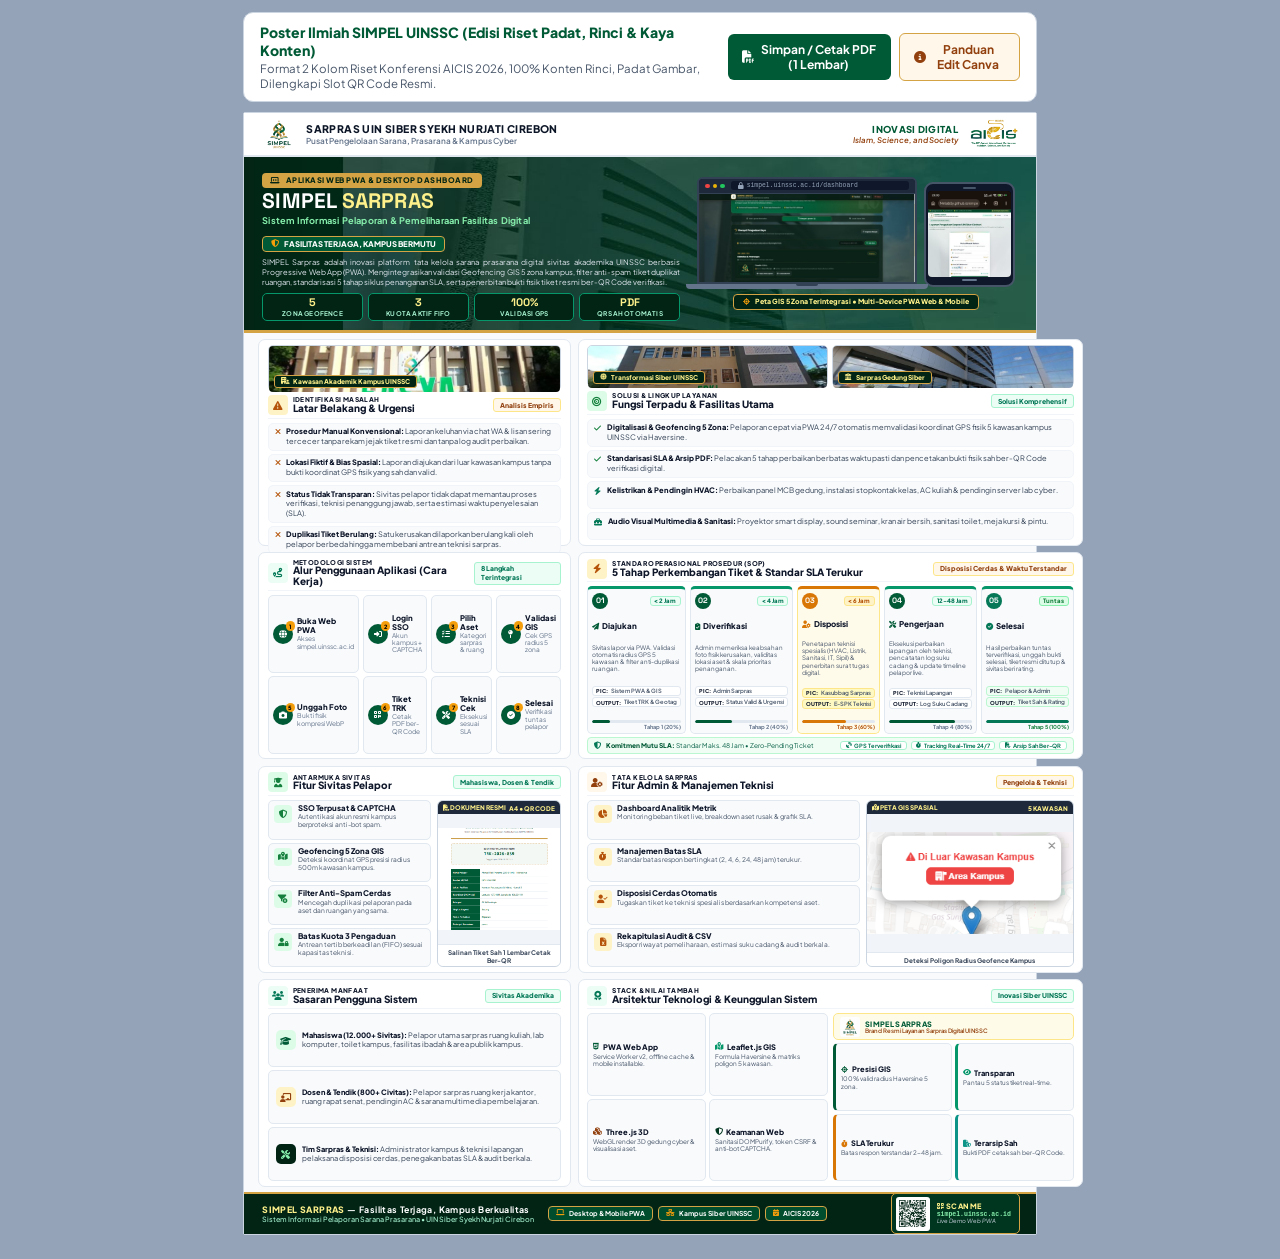
==== commit 9a0b1de1: "feat(poster): fill empty space in Card R2 with SOP meta pills, progress bars, and SLA guarantee bann" ====
--- a/poster.html
+++ b/poster.html
@@ -927,13 +927,14 @@
             font-weight: 800;
         }
 
-        /* 5 Tahap SLA Pipeline Stepper (Desain Elegan, Terang, Modern & Mudah Diedit) */
+        /* 5 Tahap SLA Pipeline Stepper (Padat, Terisi Penuh & Proporsional) */
         .sla-pipeline-grid {
             display: grid;
             grid-template-columns: repeat(5, 1fr);
             gap: 4px;
             flex: 1;
             min-height: 0;
+            margin-bottom: 3.5px;
         }
 
         .sla-step-item {
@@ -944,8 +945,7 @@
             padding: 4px 4px 3px;
             display: flex;
             flex-direction: column;
-            justify-content: flex-start;
-            gap: 2.5px;
+            justify-content: space-between;
         }
 
         .sla-step-item.sla-step-highlight {
@@ -958,7 +958,7 @@
             display: flex;
             align-items: center;
             justify-content: space-between;
-            margin-bottom: 1px;
+            margin-bottom: 1.5px;
         }
 
         .sla-step-badge {
@@ -1009,17 +1009,170 @@
             border-color: #86efac;
         }
 
+        .sla-step-title-wrap {
+            display: flex;
+            align-items: center;
+            gap: 3px;
+            margin-bottom: 1px;
+        }
+
+        .sla-step-icon {
+            font-size: 7.2px;
+            color: #005a36;
+            flex-shrink: 0;
+        }
+
+        .sla-step-icon.icon-gold {
+            color: #d97706;
+        }
+
+        .sla-step-icon.icon-green {
+            color: #047857;
+        }
+
         .sla-step-title {
-            font-size: 8.2px;
+            font-size: 8px;
             font-weight: 900;
             color: #0f172a;
             line-height: 1.15;
         }
 
         .sla-step-desc {
-            font-size: 6.4px;
+            font-size: 6.2px;
             color: #475569;
-            line-height: 1.22;
+            line-height: 1.18;
+            margin-bottom: 2px;
+        }
+
+        .sla-meta-stack {
+            display: flex;
+            flex-direction: column;
+            gap: 1.5px;
+            margin-bottom: 2px;
+        }
+
+        .sla-meta-pill {
+            background: #ffffff;
+            border: 1px solid #e2e8f0;
+            border-radius: 3px;
+            padding: 1px 3px;
+            display: flex;
+            align-items: center;
+            gap: 2.5px;
+            font-size: 5.8px;
+            line-height: 1;
+        }
+
+        .sla-meta-pill.pill-gold-bg {
+            background: #fef9c3;
+            border-color: #fde68a;
+        }
+
+        .sla-meta-pill.pill-green-bg {
+            background: #f0fdf4;
+            border-color: #bbf7d0;
+        }
+
+        .sla-meta-label {
+            font-weight: 800;
+            color: #0f172a;
+            text-transform: uppercase;
+            font-size: 5.4px;
+        }
+
+        .sla-meta-val {
+            color: var(--slate-600);
+            font-weight: 600;
+            white-space: nowrap;
+            overflow: hidden;
+            text-overflow: ellipsis;
+        }
+
+        .sla-progress-wrap {
+            display: flex;
+            flex-direction: column;
+            gap: 1.2px;
+        }
+
+        .sla-progress-bar {
+            width: 100%;
+            height: 2.5px;
+            background: #e2e8f0;
+            border-radius: 2px;
+            overflow: hidden;
+        }
+
+        .sla-progress-fill {
+            height: 100%;
+            background: #005a36;
+            border-radius: 2px;
+        }
+
+        .sla-progress-fill.fill-20 { width: 20%; }
+        .sla-progress-fill.fill-40 { width: 40%; }
+        .sla-progress-fill.fill-60 { width: 60%; background: #d97706; }
+        .sla-progress-fill.fill-80 { width: 80%; }
+        .sla-progress-fill.fill-100 { width: 100%; background: #047857; }
+
+        .sla-progress-num {
+            font-size: 5.5px;
+            font-weight: 700;
+            color: var(--slate-500);
+            text-align: right;
+            line-height: 1;
+        }
+
+        .sla-progress-num.text-amber { color: #b45309; }
+        .sla-progress-num.text-green { color: #15803d; }
+
+        /* SLA Service Level Commitment Banner */
+        .sla-guarantee-strip {
+            background: #f0fdf4;
+            border: 1px solid #bbf7d0;
+            border-radius: 4px;
+            padding: 2.5px 6px;
+            display: flex;
+            align-items: center;
+            justify-content: space-between;
+            flex-shrink: 0;
+        }
+
+        .sla-guarantee-left {
+            display: flex;
+            align-items: center;
+            gap: 4px;
+            font-size: 6.6px;
+            color: #065f46;
+        }
+
+        .sla-guarantee-left i {
+            font-size: 7.5px;
+            color: #047857;
+        }
+
+        .sla-guarantee-left strong {
+            font-weight: 900;
+            color: #005a36;
+        }
+
+        .sla-guarantee-badges {
+            display: flex;
+            align-items: center;
+            gap: 4px;
+        }
+
+        .sla-badge-sub {
+            background: #ffffff;
+            border: 1px solid #a7f3d0;
+            color: #047857;
+            font-size: 5.8px;
+            font-weight: 700;
+            padding: 1px 4.5px;
+            border-radius: 3px;
+            display: flex;
+            align-items: center;
+            gap: 2.5px;
+            line-height: 1;
         }
 
         /* Teknologi & Nilai Lebih Split 50/50 Seimbang & Harmonis */
@@ -1740,52 +1893,168 @@
                         <div class="card-header-left">
                             <div class="card-icon-box icon-amber-tone"><i class="fa-solid fa-bolt"></i></div>
                             <div>
-                                <span class="card-tag-small">Target Pelayanan</span>
-                                <div class="card-title-main">5 Tahap Perkembangan Tiket &amp; Standar SLA</div>
-                            </div>
-                        </div>
-                        <span class="card-pill-tag tag-gold-sub">Disposisi &amp; Waktu Terukur</span>
+                                <span class="card-tag-small">Standar Operasional Prosedur (SOP)</span>
+                                <div class="card-title-main">5 Tahap Perkembangan Tiket &amp; Standar SLA Terukur</div>
+                            </div>
+                        </div>
+                        <span class="card-pill-tag tag-gold-sub">Disposisi Cerdas &amp; Waktu Terstandar</span>
                     </div>
                     <div class="sla-pipeline-grid">
+                        <!-- 01 Diajukan -->
                         <div class="sla-step-item">
                             <div class="sla-step-top">
                                 <span class="sla-step-badge">01</span>
                                 <span class="sla-time-pill">&lt; 2 Jam</span>
                             </div>
-                            <div class="sla-step-title">Diajukan</div>
-                            <div class="sla-step-desc">Validasi otomatis GPS geofence &amp; anti-duplikasi aset.</div>
-                        </div>
+                            <div class="sla-step-title-wrap">
+                                <i class="fa-solid fa-paper-plane sla-step-icon"></i>
+                                <span class="sla-step-title">Diajukan</span>
+                            </div>
+                            <div class="sla-step-desc">
+                                Sivitas lapor via PWA. Validasi otomatis radius GPS 5 kawasan &amp; filter anti-duplikasi ruangan.
+                            </div>
+                            <div class="sla-meta-stack">
+                                <div class="sla-meta-pill">
+                                    <span class="sla-meta-label">PIC:</span>
+                                    <span class="sla-meta-val">Sistem PWA &amp; GIS</span>
+                                </div>
+                                <div class="sla-meta-pill">
+                                    <span class="sla-meta-label">Output:</span>
+                                    <span class="sla-meta-val">Tiket TRK &amp; Geotag</span>
+                                </div>
+                            </div>
+                            <div class="sla-progress-wrap">
+                                <div class="sla-progress-bar"><div class="sla-progress-fill fill-20"></div></div>
+                                <span class="sla-progress-num">Tahap 1 (20%)</span>
+                            </div>
+                        </div>
+
+                        <!-- 02 Diverifikasi -->
                         <div class="sla-step-item">
                             <div class="sla-step-top">
                                 <span class="sla-step-badge">02</span>
                                 <span class="sla-time-pill">&lt; 4 Jam</span>
                             </div>
-                            <div class="sla-step-title">Diverifikasi</div>
-                            <div class="sla-step-desc">Admin periksa foto fisik &amp; tentukan tingkat keparahan.</div>
-                        </div>
+                            <div class="sla-step-title-wrap">
+                                <i class="fa-solid fa-clipboard-check sla-step-icon"></i>
+                                <span class="sla-step-title">Diverifikasi</span>
+                            </div>
+                            <div class="sla-step-desc">
+                                Admin memeriksa keabsahan foto fisik kerusakan, validitas lokasi aset &amp; skala prioritas penanganan.
+                            </div>
+                            <div class="sla-meta-stack">
+                                <div class="sla-meta-pill">
+                                    <span class="sla-meta-label">PIC:</span>
+                                    <span class="sla-meta-val">Admin Sarpras</span>
+                                </div>
+                                <div class="sla-meta-pill">
+                                    <span class="sla-meta-label">Output:</span>
+                                    <span class="sla-meta-val">Status Valid &amp; Urgensi</span>
+                                </div>
+                            </div>
+                            <div class="sla-progress-wrap">
+                                <div class="sla-progress-bar"><div class="sla-progress-fill fill-40"></div></div>
+                                <span class="sla-progress-num">Tahap 2 (40%)</span>
+                            </div>
+                        </div>
+
+                        <!-- 03 Disposisi -->
                         <div class="sla-step-item sla-step-highlight">
                             <div class="sla-step-top">
                                 <span class="sla-step-badge badge-gold">03</span>
                                 <span class="sla-time-pill pill-gold">&lt; 6 Jam</span>
                             </div>
-                            <div class="sla-step-title">Disposisi</div>
-                            <div class="sla-step-desc">Penetapan teknisi spesialis (HVAC/Listrik/Sanitasi).</div>
-                        </div>
+                            <div class="sla-step-title-wrap">
+                                <i class="fa-solid fa-user-gear sla-step-icon icon-gold"></i>
+                                <span class="sla-step-title">Disposisi</span>
+                            </div>
+                            <div class="sla-step-desc">
+                                Penetapan teknisi spesialis (HVAC, Listrik, Sanitasi, IT, Sipil) &amp; penerbitan surat tugas digital.
+                            </div>
+                            <div class="sla-meta-stack">
+                                <div class="sla-meta-pill pill-gold-bg">
+                                    <span class="sla-meta-label">PIC:</span>
+                                    <span class="sla-meta-val">Kasubbag Sarpras</span>
+                                </div>
+                                <div class="sla-meta-pill pill-gold-bg">
+                                    <span class="sla-meta-label">Output:</span>
+                                    <span class="sla-meta-val">E-SPK Teknisi</span>
+                                </div>
+                            </div>
+                            <div class="sla-progress-wrap">
+                                <div class="sla-progress-bar"><div class="sla-progress-fill fill-60"></div></div>
+                                <span class="sla-progress-num text-amber">Tahap 3 (60%)</span>
+                            </div>
+                        </div>
+
+                        <!-- 04 Pengerjaan -->
                         <div class="sla-step-item">
                             <div class="sla-step-top">
                                 <span class="sla-step-badge">04</span>
                                 <span class="sla-time-pill">12-48 Jam</span>
                             </div>
-                            <div class="sla-step-title">Pengerjaan</div>
-                            <div class="sla-step-desc">Eksekusi perbaikan lapangan &amp; live timeline pelapor.</div>
-                        </div>
+                            <div class="sla-step-title-wrap">
+                                <i class="fa-solid fa-screwdriver-wrench sla-step-icon"></i>
+                                <span class="sla-step-title">Pengerjaan</span>
+                            </div>
+                            <div class="sla-step-desc">
+                                Eksekusi perbaikan lapangan oleh teknisi, pencatatan log suku cadang &amp; update timeline pelapor live.
+                            </div>
+                            <div class="sla-meta-stack">
+                                <div class="sla-meta-pill">
+                                    <span class="sla-meta-label">PIC:</span>
+                                    <span class="sla-meta-val">Teknisi Lapangan</span>
+                                </div>
+                                <div class="sla-meta-pill">
+                                    <span class="sla-meta-label">Output:</span>
+                                    <span class="sla-meta-val">Log Suku Cadang</span>
+                                </div>
+                            </div>
+                            <div class="sla-progress-wrap">
+                                <div class="sla-progress-bar"><div class="sla-progress-fill fill-80"></div></div>
+                                <span class="sla-progress-num">Tahap 4 (80%)</span>
+                            </div>
+                        </div>
+
+                        <!-- 05 Selesai -->
                         <div class="sla-step-item">
                             <div class="sla-step-top">
                                 <span class="sla-step-badge badge-green">05</span>
                                 <span class="sla-time-pill pill-green">Tuntas</span>
                             </div>
-                            <div class="sla-step-title">Selesai</div>
-                            <div class="sla-step-desc">Perbaikan tuntas terverifikasi &amp; tiket ditutup resmi.</div>
+                            <div class="sla-step-title-wrap">
+                                <i class="fa-solid fa-circle-check sla-step-icon icon-green"></i>
+                                <span class="sla-step-title">Selesai</span>
+                            </div>
+                            <div class="sla-step-desc">
+                                Hasil perbaikan tuntas terverifikasi, unggah bukti selesai, tiket resmi ditutup &amp; sivitas beri rating.
+                            </div>
+                            <div class="sla-meta-stack">
+                                <div class="sla-meta-pill pill-green-bg">
+                                    <span class="sla-meta-label">PIC:</span>
+                                    <span class="sla-meta-val">Pelapor &amp; Admin</span>
+                                </div>
+                                <div class="sla-meta-pill pill-green-bg">
+                                    <span class="sla-meta-label">Output:</span>
+                                    <span class="sla-meta-val">Tiket Sah &amp; Rating</span>
+                                </div>
+                            </div>
+                            <div class="sla-progress-wrap">
+                                <div class="sla-progress-bar"><div class="sla-progress-fill fill-100"></div></div>
+                                <span class="sla-progress-num text-green">Tahap 5 (100%)</span>
+                            </div>
+                        </div>
+                    </div>
+                    <!-- SLA Service Level Commitment Banner -->
+                    <div class="sla-guarantee-strip">
+                        <div class="sla-guarantee-left">
+                            <i class="fa-solid fa-shield-halved"></i>
+                            <span><strong>Komitmen Mutu SLA:</strong> Standar Maks. 48 Jam &bull; Zero-Pending Ticket</span>
+                        </div>
+                        <div class="sla-guarantee-badges">
+                            <span class="sla-badge-sub"><i class="fa-solid fa-satellite-dish"></i> GPS Terverifikasi</span>
+                            <span class="sla-badge-sub"><i class="fa-solid fa-stopwatch"></i> Tracking Real-Time 24/7</span>
+                            <span class="sla-badge-sub"><i class="fa-solid fa-file-pdf"></i> Arsip Sah Ber-QR</span>
                         </div>
                     </div>
                 </div>
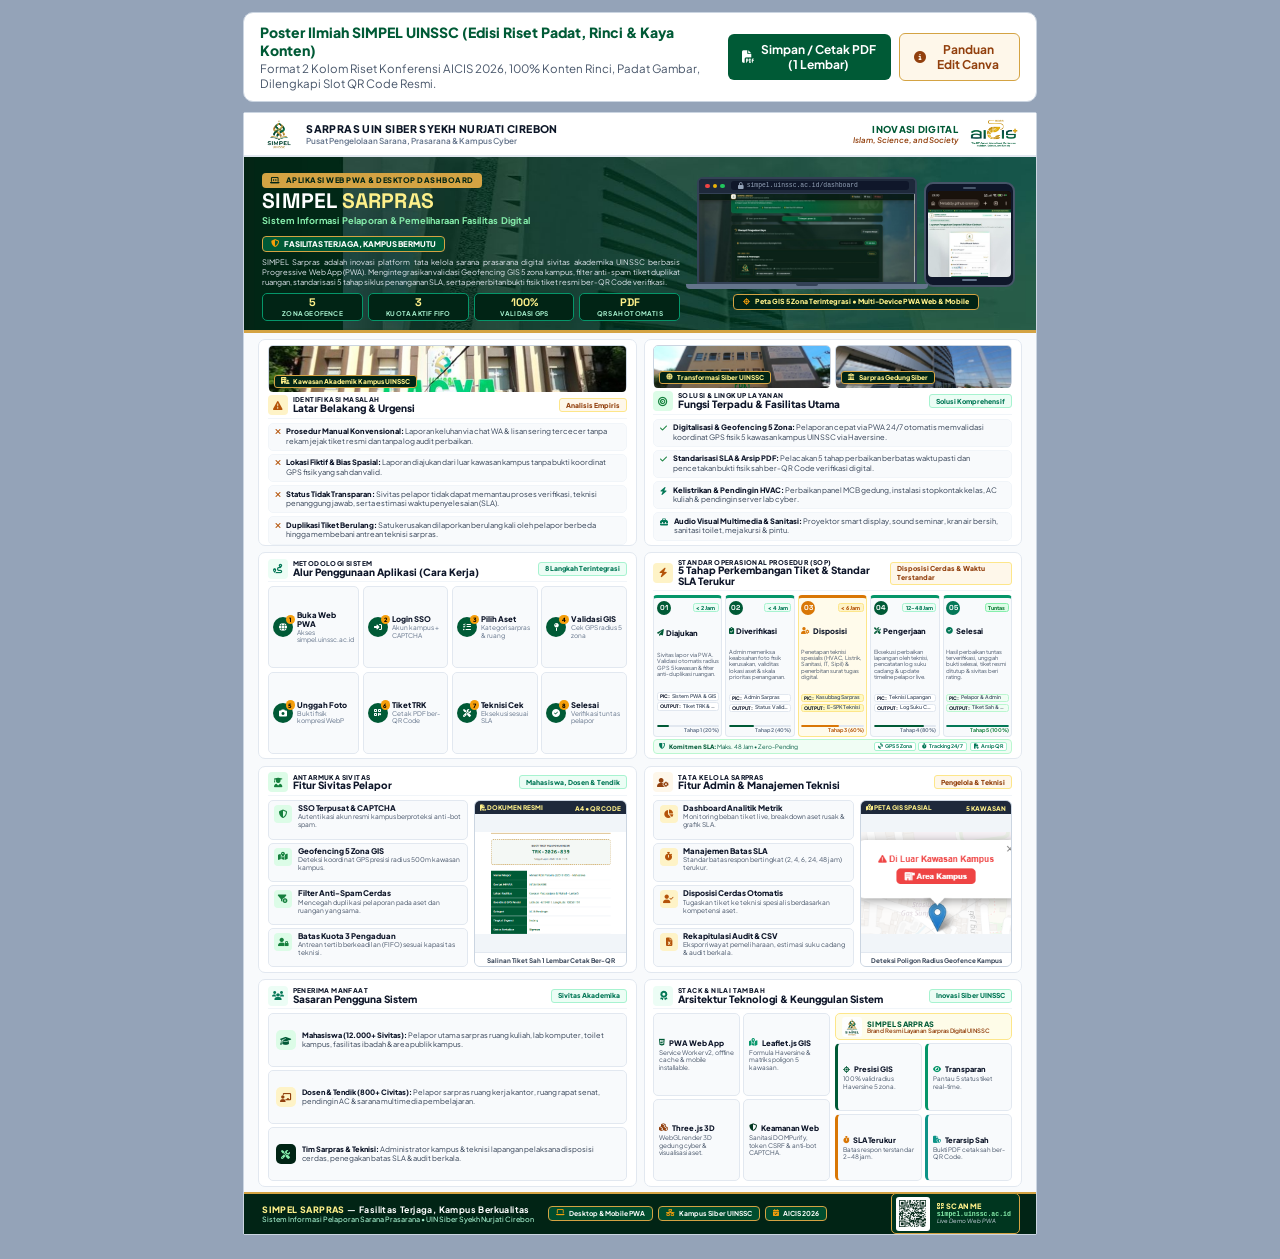
==== commit a0accebb: "fix(poster): fix right column cut off by constraining grid tracks with minmax(0, 1fr) and overflow c" ====
--- a/poster.html
+++ b/poster.html
@@ -510,10 +510,12 @@
             flex: 1 1 auto;
             padding: 6px 14px 5px;
             display: grid;
-            grid-template-columns: 1fr 1fr;
+            grid-template-columns: minmax(0, 1fr) minmax(0, 1fr);
             gap: 7px;
             background: transparent;
             box-sizing: border-box;
+            width: 100%;
+            max-width: 100%;
         }
 
         .poster-col {
@@ -521,6 +523,8 @@
             flex-direction: column;
             gap: 6.5px;
             height: 100%;
+            min-width: 0;
+            overflow: hidden;
         }
 
         /* Generic Card Styling - Padat, Kokoh & Proporsional Merata */
@@ -533,6 +537,9 @@
             flex-direction: column;
             flex: 1 1 0;
             min-height: 0;
+            min-width: 0;
+            box-sizing: border-box;
+            overflow: hidden;
         }
 
         .card-header-bar {
@@ -930,22 +937,26 @@
         /* 5 Tahap SLA Pipeline Stepper (Padat, Terisi Penuh & Proporsional) */
         .sla-pipeline-grid {
             display: grid;
-            grid-template-columns: repeat(5, 1fr);
-            gap: 4px;
+            grid-template-columns: repeat(5, minmax(0, 1fr));
+            gap: 3px;
             flex: 1;
             min-height: 0;
-            margin-bottom: 3.5px;
+            min-width: 0;
+            margin-bottom: 2.5px;
         }
 
         .sla-step-item {
             background: #f8fafc;
             border: 1px solid #e2e8f0;
             border-top: 3px solid #059669;
-            border-radius: 5px;
-            padding: 4px 4px 3px;
+            border-radius: 4px;
+            padding: 3px 2.5px 2px;
             display: flex;
             flex-direction: column;
             justify-content: space-between;
+            min-width: 0;
+            overflow: hidden;
+            box-sizing: border-box;
         }
 
         .sla-step-item.sla-step-highlight {
@@ -958,17 +969,18 @@
             display: flex;
             align-items: center;
             justify-content: space-between;
-            margin-bottom: 1.5px;
+            margin-bottom: 1px;
+            min-width: 0;
         }
 
         .sla-step-badge {
-            width: 16px;
-            height: 16px;
+            width: 14px;
+            height: 14px;
             border-radius: 50%;
             background: #005a36;
             color: #ffffff;
             font-family: 'Space Grotesk', sans-serif;
-            font-size: 7.8px;
+            font-size: 7.2px;
             font-weight: 900;
             display: flex;
             align-items: center;
@@ -986,13 +998,13 @@
         }
 
         .sla-time-pill {
-            font-size: 6px;
+            font-size: 5.4px;
             font-weight: 800;
             background: #ecfdf5;
             color: #047857;
             border: 1px solid #a7f3d0;
-            padding: 1px 3.5px;
-            border-radius: 3px;
+            padding: 0.8px 2.5px;
+            border-radius: 2.5px;
             line-height: 1;
             white-space: nowrap;
         }
@@ -1012,12 +1024,13 @@
         .sla-step-title-wrap {
             display: flex;
             align-items: center;
-            gap: 3px;
+            gap: 2.5px;
             margin-bottom: 1px;
+            min-width: 0;
         }
 
         .sla-step-icon {
-            font-size: 7.2px;
+            font-size: 6.8px;
             color: #005a36;
             flex-shrink: 0;
         }
@@ -1031,36 +1044,43 @@
         }
 
         .sla-step-title {
-            font-size: 8px;
+            font-size: 7.6px;
             font-weight: 900;
             color: #0f172a;
             line-height: 1.15;
+            white-space: nowrap;
+            overflow: hidden;
+            text-overflow: ellipsis;
         }
 
         .sla-step-desc {
-            font-size: 6.2px;
+            font-size: 5.6px;
             color: #475569;
-            line-height: 1.18;
-            margin-bottom: 2px;
+            line-height: 1.15;
+            margin-bottom: 1.5px;
+            word-break: break-word;
         }
 
         .sla-meta-stack {
             display: flex;
             flex-direction: column;
-            gap: 1.5px;
-            margin-bottom: 2px;
+            gap: 1.2px;
+            margin-bottom: 1.5px;
+            min-width: 0;
         }
 
         .sla-meta-pill {
             background: #ffffff;
             border: 1px solid #e2e8f0;
-            border-radius: 3px;
-            padding: 1px 3px;
-            display: flex;
-            align-items: center;
-            gap: 2.5px;
-            font-size: 5.8px;
+            border-radius: 2.5px;
+            padding: 0.8px 2px;
+            display: flex;
+            align-items: center;
+            gap: 2px;
+            font-size: 5.3px;
             line-height: 1;
+            min-width: 0;
+            box-sizing: border-box;
         }
 
         .sla-meta-pill.pill-gold-bg {
@@ -1077,7 +1097,8 @@
             font-weight: 800;
             color: #0f172a;
             text-transform: uppercase;
-            font-size: 5.4px;
+            font-size: 4.8px;
+            flex-shrink: 0;
         }
 
         .sla-meta-val {
@@ -1086,26 +1107,28 @@
             white-space: nowrap;
             overflow: hidden;
             text-overflow: ellipsis;
+            font-size: 5.2px;
         }
 
         .sla-progress-wrap {
             display: flex;
             flex-direction: column;
-            gap: 1.2px;
+            gap: 1px;
+            min-width: 0;
         }
 
         .sla-progress-bar {
             width: 100%;
-            height: 2.5px;
+            height: 2px;
             background: #e2e8f0;
-            border-radius: 2px;
+            border-radius: 1.5px;
             overflow: hidden;
         }
 
         .sla-progress-fill {
             height: 100%;
             background: #005a36;
-            border-radius: 2px;
+            border-radius: 1.5px;
         }
 
         .sla-progress-fill.fill-20 { width: 20%; }
@@ -1115,7 +1138,7 @@
         .sla-progress-fill.fill-100 { width: 100%; background: #047857; }
 
         .sla-progress-num {
-            font-size: 5.5px;
+            font-size: 5.2px;
             font-weight: 700;
             color: var(--slate-500);
             text-align: right;
@@ -1130,24 +1153,33 @@
             background: #f0fdf4;
             border: 1px solid #bbf7d0;
             border-radius: 4px;
-            padding: 2.5px 6px;
+            padding: 2px 4.5px;
             display: flex;
             align-items: center;
             justify-content: space-between;
             flex-shrink: 0;
+            gap: 3px;
+            min-width: 0;
+            overflow: hidden;
+            box-sizing: border-box;
         }
 
         .sla-guarantee-left {
             display: flex;
             align-items: center;
-            gap: 4px;
-            font-size: 6.6px;
+            gap: 3px;
+            font-size: 6px;
             color: #065f46;
+            min-width: 0;
+            overflow: hidden;
+            white-space: nowrap;
+            text-overflow: ellipsis;
         }
 
         .sla-guarantee-left i {
-            font-size: 7.5px;
+            font-size: 6.8px;
             color: #047857;
+            flex-shrink: 0;
         }
 
         .sla-guarantee-left strong {
@@ -1158,31 +1190,34 @@
         .sla-guarantee-badges {
             display: flex;
             align-items: center;
-            gap: 4px;
+            gap: 2.5px;
+            flex-shrink: 0;
         }
 
         .sla-badge-sub {
             background: #ffffff;
             border: 1px solid #a7f3d0;
             color: #047857;
-            font-size: 5.8px;
+            font-size: 5.2px;
             font-weight: 700;
-            padding: 1px 4.5px;
-            border-radius: 3px;
-            display: flex;
-            align-items: center;
-            gap: 2.5px;
+            padding: 0.8px 3px;
+            border-radius: 2px;
+            display: flex;
+            align-items: center;
+            gap: 2px;
             line-height: 1;
+            white-space: nowrap;
         }
 
         /* Teknologi & Nilai Lebih Split 50/50 Seimbang & Harmonis */
         .tech-clean-split {
             display: grid;
-            grid-template-columns: 1fr 1fr;
-            gap: 5.5px;
+            grid-template-columns: minmax(0, 1fr) minmax(0, 1fr);
+            gap: 5px;
             align-items: stretch;
             flex: 1;
             min-height: 0;
+            min-width: 0;
         }
 
         .tech-col-half,
@@ -1191,15 +1226,18 @@
             flex-direction: column;
             justify-content: space-between;
             min-height: 0;
+            min-width: 0;
+            overflow: hidden;
         }
 
         .tech-2x2-box {
             display: grid;
-            grid-template-columns: 1fr 1fr;
+            grid-template-columns: minmax(0, 1fr) minmax(0, 1fr);
             grid-template-rows: 1fr 1fr;
             gap: 3px;
             flex: 1;
             min-height: 0;
+            min-width: 0;
         }
 
         .tech-badge-card {
@@ -1210,6 +1248,8 @@
             display: flex;
             flex-direction: column;
             justify-content: center;
+            min-width: 0;
+            overflow: hidden;
         }
 
         .tech-badge-title {
@@ -1220,12 +1260,16 @@
             align-items: center;
             gap: 3.5px;
             margin-bottom: 1px;
+            white-space: nowrap;
+            overflow: hidden;
+            text-overflow: ellipsis;
         }
 
         .tech-badge-detail {
             font-size: 6.4px;
             color: var(--slate-600);
             line-height: 1.16;
+            word-break: break-word;
         }
 
         /* Brand Banner Strip Atas */
@@ -1239,6 +1283,8 @@
             gap: 5.5px;
             margin-bottom: 3px;
             flex-shrink: 0;
+            min-width: 0;
+            overflow: hidden;
         }
 
         .brand-mini-emblem {
@@ -1254,6 +1300,8 @@
             display: flex;
             flex-direction: column;
             line-height: 1.1;
+            min-width: 0;
+            overflow: hidden;
         }
 
         .brand-banner-name {
@@ -1261,22 +1309,29 @@
             font-weight: 900;
             color: #005a36;
             letter-spacing: 0.3px;
+            white-space: nowrap;
+            overflow: hidden;
+            text-overflow: ellipsis;
         }
 
         .brand-banner-desc {
             font-size: 6px;
             color: #92400e;
             font-weight: 600;
+            white-space: nowrap;
+            overflow: hidden;
+            text-overflow: ellipsis;
         }
 
         /* 4 Value Benefit Cards (Clean Academic Style) */
         .val-clean-grid {
             display: grid;
-            grid-template-columns: 1fr 1fr;
+            grid-template-columns: minmax(0, 1fr) minmax(0, 1fr);
             grid-template-rows: 1fr 1fr;
             gap: 3px;
             flex: 1;
             min-height: 0;
+            min-width: 0;
         }
 
         .val-clean-card {
@@ -1287,6 +1342,8 @@
             display: flex;
             flex-direction: column;
             justify-content: center;
+            min-width: 0;
+            overflow: hidden;
         }
 
         .val-border-green   { border-left: 3px solid #005a36; }
@@ -1299,10 +1356,12 @@
             align-items: center;
             gap: 3.5px;
             margin-bottom: 1px;
+            min-width: 0;
         }
 
         .val-card-head i {
             font-size: 7.2px;
+            flex-shrink: 0;
         }
 
         .val-ico-green   { color: #005a36; }
@@ -1314,12 +1373,16 @@
             font-size: 7.5px;
             font-weight: 800;
             color: #0f172a;
+            white-space: nowrap;
+            overflow: hidden;
+            text-overflow: ellipsis;
         }
 
         .val-card-desc {
             font-size: 6.3px;
             color: var(--slate-600);
             line-height: 1.16;
+            word-break: break-word;
         }
 
         /* 4. BOTTOM FOOTER BAR WITH INTEGRATED QR CODE SLOT */
@@ -1466,9 +1529,11 @@
                 padding: 0 !important;
                 margin: 0 !important;
                 width: 210mm !important;
+                max-width: 210mm !important;
                 height: 297mm !important;
                 max-height: 297mm !important;
                 overflow: hidden !important;
+                box-sizing: border-box !important;
             }
 
             .control-toolbar {
@@ -1477,6 +1542,7 @@
 
             .poster-artboard {
                 width: 210mm !important;
+                max-width: 210mm !important;
                 height: 297mm !important;
                 max-height: 297mm !important;
                 box-shadow: none !important;
@@ -1487,6 +1553,8 @@
                 page-break-before: avoid !important;
                 margin: 0 !important;
                 background: #f8fafc !important;
+                box-sizing: border-box !important;
+                overflow: hidden !important;
             }
 
             .poster-dual-columns {
@@ -2049,12 +2117,12 @@
                     <div class="sla-guarantee-strip">
                         <div class="sla-guarantee-left">
                             <i class="fa-solid fa-shield-halved"></i>
-                            <span><strong>Komitmen Mutu SLA:</strong> Standar Maks. 48 Jam &bull; Zero-Pending Ticket</span>
+                            <span><strong>Komitmen SLA:</strong> Maks. 48 Jam &bull; Zero-Pending</span>
                         </div>
                         <div class="sla-guarantee-badges">
-                            <span class="sla-badge-sub"><i class="fa-solid fa-satellite-dish"></i> GPS Terverifikasi</span>
-                            <span class="sla-badge-sub"><i class="fa-solid fa-stopwatch"></i> Tracking Real-Time 24/7</span>
-                            <span class="sla-badge-sub"><i class="fa-solid fa-file-pdf"></i> Arsip Sah Ber-QR</span>
+                            <span class="sla-badge-sub"><i class="fa-solid fa-satellite-dish"></i> GPS 5 Zona</span>
+                            <span class="sla-badge-sub"><i class="fa-solid fa-stopwatch"></i> Tracking 24/7</span>
+                            <span class="sla-badge-sub"><i class="fa-solid fa-file-pdf"></i> Arsip QR</span>
                         </div>
                     </div>
                 </div>
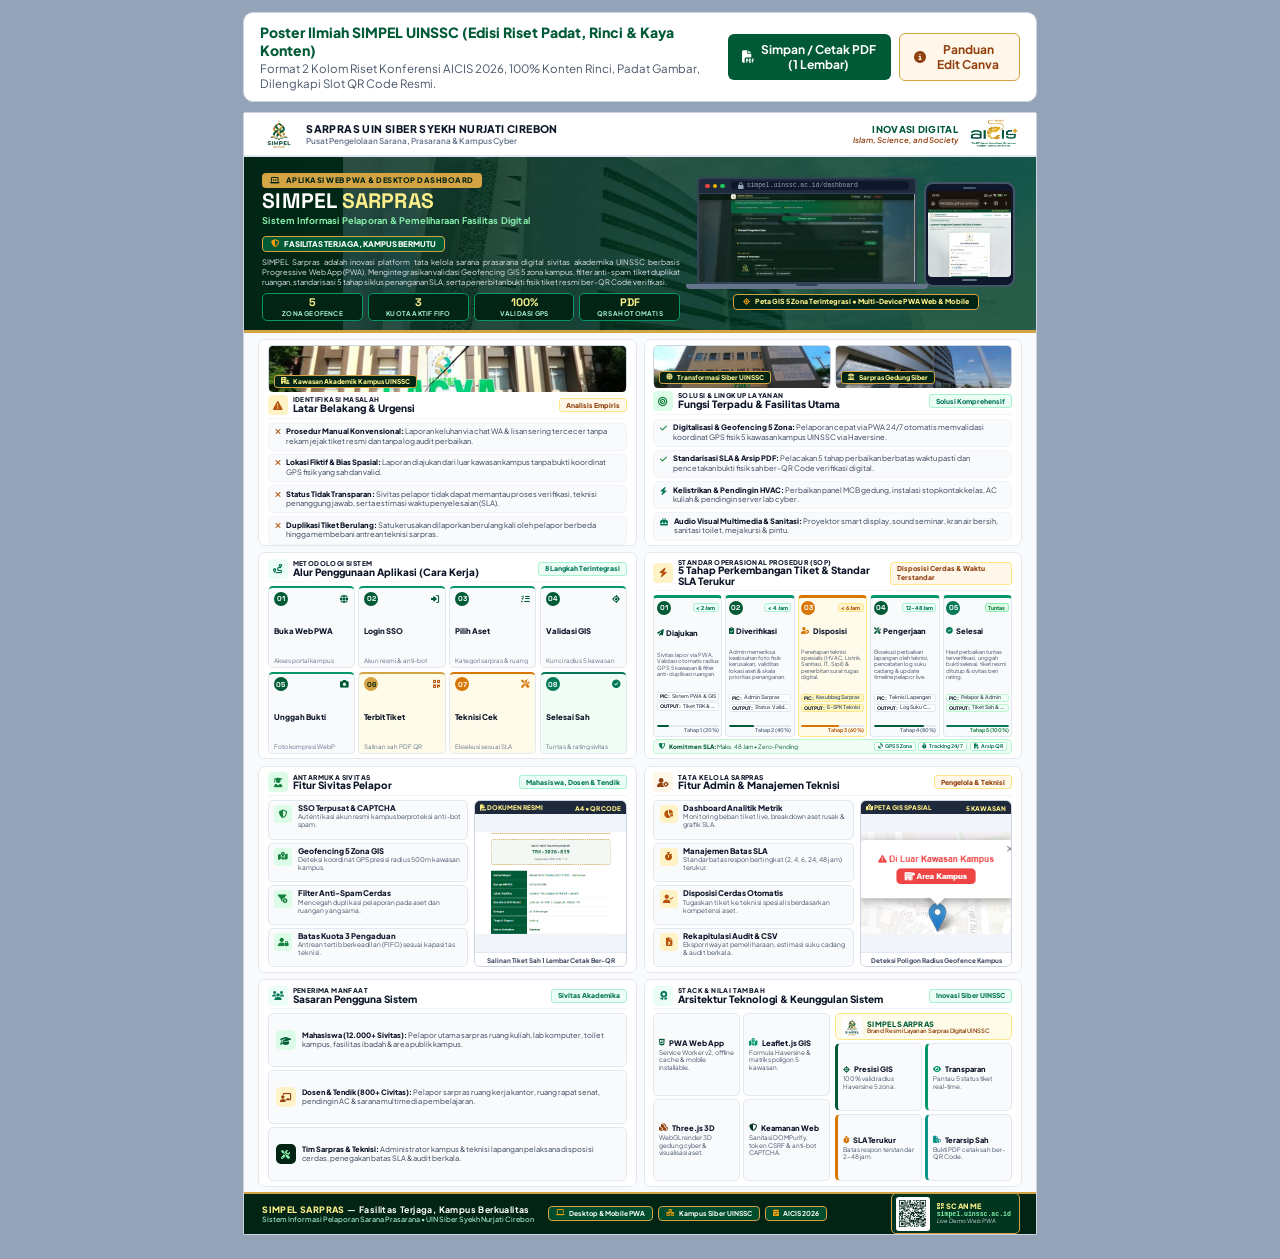
==== commit 6d00c9e7: "refactor(poster): redesign Card L2 8-step workflow grid with top-aligned badges, icons, and clean ty" ====
--- a/poster.html
+++ b/poster.html
@@ -703,73 +703,119 @@
         .bullet-green   { color: #15803d; }
         .bullet-emerald { color: #047857; }
 
-        /* Stepper 8-Grid (Cara Kerja Alur 4x2 - Mengisi Penuh) */
+        /* Stepper 8-Grid (Cara Kerja Alur 4x2 - Tampilan Rapi, Proporsional & Presisi) */
         .stepper-4x2-grid {
             display: grid;
-            grid-template-columns: repeat(4, 1fr);
+            grid-template-columns: repeat(4, minmax(0, 1fr));
             grid-template-rows: 1fr 1fr;
             gap: 3.5px;
             flex: 1;
             min-height: 0;
+            min-width: 0;
         }
 
         .step-mini-node {
             background: #f8fafc;
             border: 1px solid #e2e8f0;
+            border-top: 2.5px solid #059669;
             border-radius: 5px;
-            padding: 4px 4px;
-            display: flex;
-            align-items: center;
-            gap: 4.5px;
-        }
-
-        .step-circle-badge {
-            width: 20px;
-            height: 20px;
+            padding: 3.5px 5px 3px;
+            display: flex;
+            flex-direction: column;
+            justify-content: space-between;
+            min-width: 0;
+            overflow: hidden;
+            box-sizing: border-box;
+        }
+
+        .step-mini-node.node-gold {
+            border-top-color: #d4a343;
+            background: #fefce8;
+        }
+
+        .step-mini-node.node-amber {
+            border-top-color: #d97706;
+            background: #fffbeb;
+        }
+
+        .step-mini-node.node-emerald {
+            border-top-color: #047857;
+            background: #f0fdf4;
+        }
+
+        .step-card-head {
+            display: flex;
+            align-items: center;
+            justify-content: space-between;
+            margin-bottom: 1.5px;
+            min-width: 0;
+        }
+
+        .step-num-pill {
+            width: 14px;
+            height: 14px;
             border-radius: 50%;
             background: #005a36;
             color: #ffffff;
-            font-size: 8px;
+            font-family: 'Space Grotesk', sans-serif;
+            font-size: 7.2px;
+            font-weight: 900;
             display: flex;
             align-items: center;
             justify-content: center;
+            line-height: 1;
             flex-shrink: 0;
-            position: relative;
-            font-weight: 900;
-        }
-
-        .step-num-sup {
-            position: absolute;
-            top: -2.5px;
-            right: -2.5px;
-            width: 9.5px;
-            height: 9.5px;
-            background: var(--gold-bright);
-            color: #000;
-            border-radius: 50%;
-            font-size: 5.8px;
-            font-weight: 900;
-            display: flex;
-            align-items: center;
-            justify-content: center;
-        }
-
-        .step-text-wrap {
-            display: flex;
-            flex-direction: column;
-            line-height: 1.15;
+        }
+
+        .step-num-pill.pill-gold {
+            background: #d4a343;
+            color: #012415;
+        }
+
+        .step-num-pill.pill-amber {
+            background: #d97706;
+        }
+
+        .step-num-pill.pill-emerald {
+            background: #047857;
+        }
+
+        .step-card-ico {
+            font-size: 8.5px;
+            color: #005a36;
+            flex-shrink: 0;
+        }
+
+        .step-card-ico.ico-gold {
+            color: #b45309;
+        }
+
+        .step-card-ico.ico-amber {
+            color: #d97706;
+        }
+
+        .step-card-ico.ico-emerald {
+            color: #047857;
         }
 
         .step-title-text {
             font-size: 7.8px;
             font-weight: 900;
             color: #0f172a;
+            line-height: 1.15;
+            white-space: nowrap;
+            overflow: hidden;
+            text-overflow: ellipsis;
+            margin-bottom: 1px;
         }
 
         .step-desc-text {
-            font-size: 6.5px;
+            font-size: 6.2px;
             color: var(--slate-500);
             line-height: 1.15;
+            white-space: nowrap;
+            overflow: hidden;
+            text-overflow: ellipsis;
         }
 
         /* Fitur Split Wrap (List + Visual Showcase) */
@@ -1562,6 +1608,7 @@
             }
 
             .academic-card,
+            .step-mini-node,
             .sla-step-item,
             .val-clean-card,
             .tech-badge-card {
@@ -1757,60 +1804,68 @@
                     </div>
                     <div class="stepper-4x2-grid">
                         <div class="step-mini-node">
-                            <div class="step-circle-badge"><i class="fa-solid fa-globe"></i><span class="step-num-sup">1</span></div>
-                            <div class="step-text-wrap">
-                                <div class="step-title-text">Buka Web PWA</div>
-                                <div class="step-desc-text">Akses simpel.uinssc.ac.id</div>
-                            </div>
+                            <div class="step-card-head">
+                                <span class="step-num-pill">01</span>
+                                <i class="fa-solid fa-globe step-card-ico"></i>
+                            </div>
+                            <div class="step-title-text">Buka Web PWA</div>
+                            <div class="step-desc-text">Akses portal kampus</div>
                         </div>
                         <div class="step-mini-node">
-                            <div class="step-circle-badge"><i class="fa-solid fa-right-to-bracket"></i><span class="step-num-sup">2</span></div>
-                            <div class="step-text-wrap">
-                                <div class="step-title-text">Login SSO</div>
-                                <div class="step-desc-text">Akun kampus + CAPTCHA</div>
-                            </div>
+                            <div class="step-card-head">
+                                <span class="step-num-pill">02</span>
+                                <i class="fa-solid fa-right-to-bracket step-card-ico"></i>
+                            </div>
+                            <div class="step-title-text">Login SSO</div>
+                            <div class="step-desc-text">Akun resmi &amp; anti-bot</div>
                         </div>
                         <div class="step-mini-node">
-                            <div class="step-circle-badge"><i class="fa-solid fa-list-check"></i><span class="step-num-sup">3</span></div>
-                            <div class="step-text-wrap">
-                                <div class="step-title-text">Pilih Aset</div>
-                                <div class="step-desc-text">Kategori sarpras &amp; ruang</div>
-                            </div>
+                            <div class="step-card-head">
+                                <span class="step-num-pill">03</span>
+                                <i class="fa-solid fa-list-check step-card-ico"></i>
+                            </div>
+                            <div class="step-title-text">Pilih Aset</div>
+                            <div class="step-desc-text">Kategori sarpras &amp; ruang</div>
                         </div>
                         <div class="step-mini-node">
-                            <div class="step-circle-badge"><i class="fa-solid fa-map-pin"></i><span class="step-num-sup">4</span></div>
-                            <div class="step-text-wrap">
-                                <div class="step-title-text">Validasi GIS</div>
-                                <div class="step-desc-text">Cek GPS radius 5 zona</div>
-                            </div>
+                            <div class="step-card-head">
+                                <span class="step-num-pill">04</span>
+                                <i class="fa-solid fa-location-crosshairs step-card-ico"></i>
+                            </div>
+                            <div class="step-title-text">Validasi GIS</div>
+                            <div class="step-desc-text">Kunci radius 5 kawasan</div>
                         </div>
                         <div class="step-mini-node">
-                            <div class="step-circle-badge"><i class="fa-solid fa-camera"></i><span class="step-num-sup">5</span></div>
-                            <div class="step-text-wrap">
-                                <div class="step-title-text">Unggah Foto</div>
-                                <div class="step-desc-text">Bukti fisik kompresi WebP</div>
-                            </div>
-                        </div>
-                        <div class="step-mini-node">
-                            <div class="step-circle-badge"><i class="fa-solid fa-qrcode"></i><span class="step-num-sup">6</span></div>
-                            <div class="step-text-wrap">
-                                <div class="step-title-text">Tiket TRK</div>
-                                <div class="step-desc-text">Cetak PDF ber-QR Code</div>
-                            </div>
-                        </div>
-                        <div class="step-mini-node">
-                            <div class="step-circle-badge"><i class="fa-solid fa-screwdriver-wrench"></i><span class="step-num-sup">7</span></div>
-                            <div class="step-text-wrap">
-                                <div class="step-title-text">Teknisi Cek</div>
-                                <div class="step-desc-text">Eksekusi sesuai SLA</div>
-                            </div>
-                        </div>
-                        <div class="step-mini-node">
-                            <div class="step-circle-badge"><i class="fa-solid fa-circle-check"></i><span class="step-num-sup">8</span></div>
-                            <div class="step-text-wrap">
-                                <div class="step-title-text">Selesai</div>
-                                <div class="step-desc-text">Verifikasi tuntas pelapor</div>
-                            </div>
+                            <div class="step-card-head">
+                                <span class="step-num-pill">05</span>
+                                <i class="fa-solid fa-camera step-card-ico"></i>
+                            </div>
+                            <div class="step-title-text">Unggah Bukti</div>
+                            <div class="step-desc-text">Foto kompresi WebP</div>
+                        </div>
+                        <div class="step-mini-node node-gold">
+                            <div class="step-card-head">
+                                <span class="step-num-pill pill-gold">06</span>
+                                <i class="fa-solid fa-qrcode step-card-ico ico-gold"></i>
+                            </div>
+                            <div class="step-title-text">Terbit Tiket</div>
+                            <div class="step-desc-text">Salinan sah PDF QR</div>
+                        </div>
+                        <div class="step-mini-node node-amber">
+                            <div class="step-card-head">
+                                <span class="step-num-pill pill-amber">07</span>
+                                <i class="fa-solid fa-screwdriver-wrench step-card-ico ico-amber"></i>
+                            </div>
+                            <div class="step-title-text">Teknisi Cek</div>
+                            <div class="step-desc-text">Eksekusi sesuai SLA</div>
+                        </div>
+                        <div class="step-mini-node node-emerald">
+                            <div class="step-card-head">
+                                <span class="step-num-pill pill-emerald">08</span>
+                                <i class="fa-solid fa-circle-check step-card-ico ico-emerald"></i>
+                            </div>
+                            <div class="step-title-text">Selesai Sah</div>
+                            <div class="step-desc-text">Tuntas &amp; rating sivitas</div>
                         </div>
                     </div>
                 </div>
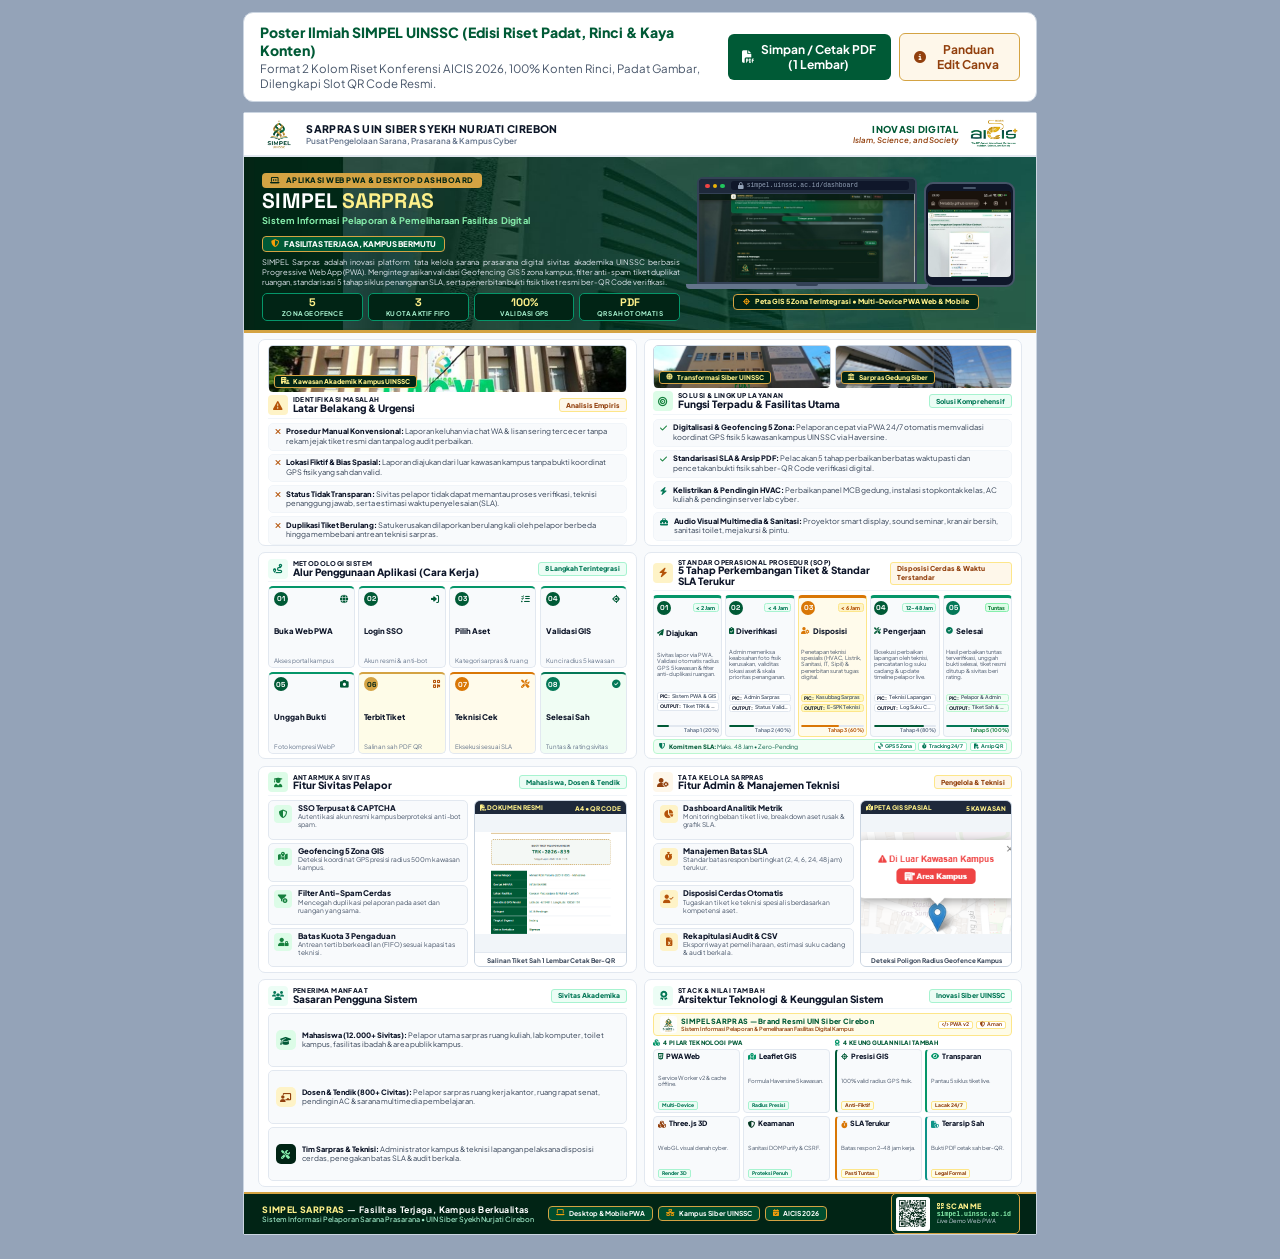
==== commit 19176455: "refactor(poster): harmonize Card R4 tech-value layout with full-width brand banner and symmetrical 5" ====
--- a/poster.html
+++ b/poster.html
@@ -1255,7 +1255,98 @@
             white-space: nowrap;
         }
 
-        /* Teknologi & Nilai Lebih Split 50/50 Seimbang & Harmonis */
+        /* Teknologi & Nilai Lebih Split 50/50 Simetris & Harmonis */
+        .tech-value-container {
+            display: flex;
+            flex-direction: column;
+            gap: 3px;
+            flex: 1;
+            min-height: 0;
+            min-width: 0;
+        }
+
+        /* Full-width Brand Banner Strip di bagian atas kartu R4 */
+        .tech-brand-banner {
+            background: #fefce8;
+            border: 1.2px solid #fde68a;
+            border-radius: 4px;
+            padding: 2px 5.5px;
+            display: flex;
+            align-items: center;
+            justify-content: space-between;
+            flex-shrink: 0;
+            min-width: 0;
+            overflow: hidden;
+            box-sizing: border-box;
+        }
+
+        .tech-brand-left {
+            display: flex;
+            align-items: center;
+            gap: 4.5px;
+            min-width: 0;
+            overflow: hidden;
+        }
+
+        .brand-mini-emblem {
+            width: 17px;
+            height: 17px;
+            object-fit: contain;
+            display: block;
+            border-radius: 3px;
+            flex-shrink: 0;
+        }
+
+        .brand-banner-text {
+            display: flex;
+            flex-direction: column;
+            line-height: 1.1;
+            min-width: 0;
+            overflow: hidden;
+        }
+
+        .brand-banner-name {
+            font-size: 7.2px;
+            font-weight: 900;
+            color: #005a36;
+            letter-spacing: 0.3px;
+            white-space: nowrap;
+            overflow: hidden;
+            text-overflow: ellipsis;
+        }
+
+        .brand-banner-desc {
+            font-size: 5.6px;
+            color: #92400e;
+            font-weight: 600;
+            white-space: nowrap;
+            overflow: hidden;
+            text-overflow: ellipsis;
+        }
+
+        .tech-brand-tags {
+            display: flex;
+            align-items: center;
+            gap: 3px;
+            flex-shrink: 0;
+        }
+
+        .brand-sub-tag {
+            background: #ffffff;
+            border: 1px solid #fde68a;
+            color: #92400e;
+            font-size: 5.2px;
+            font-weight: 700;
+            padding: 0.8px 3px;
+            border-radius: 2px;
+            display: flex;
+            align-items: center;
+            gap: 2px;
+            line-height: 1;
+            white-space: nowrap;
+        }
+
+        /* 2 Kolom Seimbang: Sisi Kiri (Teknologi) & Sisi Kanan (Keunggulan) */
         .tech-clean-split {
             display: grid;
             grid-template-columns: minmax(0, 1fr) minmax(0, 1fr);
@@ -1270,106 +1361,34 @@
         .value-col-half {
             display: flex;
             flex-direction: column;
-            justify-content: space-between;
+            gap: 2px;
             min-height: 0;
             min-width: 0;
             overflow: hidden;
         }
 
-        .tech-2x2-box {
-            display: grid;
-            grid-template-columns: minmax(0, 1fr) minmax(0, 1fr);
-            grid-template-rows: 1fr 1fr;
+        .sub-column-title {
+            font-size: 6px;
+            font-weight: 800;
+            color: #005a36;
+            text-transform: uppercase;
+            letter-spacing: 0.3px;
+            display: flex;
+            align-items: center;
             gap: 3px;
-            flex: 1;
-            min-height: 0;
-            min-width: 0;
-        }
-
-        .tech-badge-card {
-            background: #f8fafc;
-            border: 1px solid #e2e8f0;
-            border-radius: 5px;
-            padding: 3.5px 5px;
-            display: flex;
-            flex-direction: column;
-            justify-content: center;
-            min-width: 0;
-            overflow: hidden;
-        }
-
-        .tech-badge-title {
-            font-size: 7.6px;
-            font-weight: 800;
-            color: #0f172a;
-            display: flex;
-            align-items: center;
-            gap: 3.5px;
-            margin-bottom: 1px;
+            margin-bottom: 0.5px;
+            flex-shrink: 0;
             white-space: nowrap;
             overflow: hidden;
             text-overflow: ellipsis;
         }
 
-        .tech-badge-detail {
-            font-size: 6.4px;
-            color: var(--slate-600);
-            line-height: 1.16;
-            word-break: break-word;
-        }
-
-        /* Brand Banner Strip Atas */
-        .brand-official-banner {
-            background: #fefce8;
-            border: 1.2px solid #fde68a;
-            border-radius: 5px;
-            padding: 2.5px 5.5px;
-            display: flex;
-            align-items: center;
-            gap: 5.5px;
-            margin-bottom: 3px;
-            flex-shrink: 0;
-            min-width: 0;
-            overflow: hidden;
-        }
-
-        .brand-mini-emblem {
-            width: 20px;
-            height: 20px;
-            object-fit: contain;
-            display: block;
-            border-radius: 3px;
-            flex-shrink: 0;
-        }
-
-        .brand-banner-text {
-            display: flex;
-            flex-direction: column;
-            line-height: 1.1;
-            min-width: 0;
-            overflow: hidden;
-        }
-
-        .brand-banner-name {
-            font-size: 7.4px;
-            font-weight: 900;
-            color: #005a36;
-            letter-spacing: 0.3px;
-            white-space: nowrap;
-            overflow: hidden;
-            text-overflow: ellipsis;
-        }
-
-        .brand-banner-desc {
-            font-size: 6px;
-            color: #92400e;
-            font-weight: 600;
-            white-space: nowrap;
-            overflow: hidden;
-            text-overflow: ellipsis;
-        }
-
-        /* 4 Value Benefit Cards (Clean Academic Style) */
+        .sub-column-title i {
+            font-size: 6.5px;
+            color: #059669;
+        }
+
+        .tech-2x2-box,
         .val-clean-grid {
             display: grid;
             grid-template-columns: minmax(0, 1fr) minmax(0, 1fr);
@@ -1380,56 +1399,77 @@
             min-width: 0;
         }
 
+        .tech-badge-card,
         .val-clean-card {
             background: #f8fafc;
             border: 1px solid #e2e8f0;
-            border-radius: 5px;
-            padding: 3.5px 5px;
+            border-radius: 4px;
+            padding: 3px 4px 2.5px;
             display: flex;
             flex-direction: column;
-            justify-content: center;
+            justify-content: space-between;
             min-width: 0;
             overflow: hidden;
-        }
-
-        .val-border-green   { border-left: 3px solid #005a36; }
-        .val-border-emerald { border-left: 3px solid #059669; }
-        .val-border-amber   { border-left: 3px solid #d97706; }
-        .val-border-teal    { border-left: 3px solid #0d9488; }
-
-        .val-card-head {
-            display: flex;
-            align-items: center;
-            gap: 3.5px;
-            margin-bottom: 1px;
-            min-width: 0;
-        }
-
-        .val-card-head i {
+            box-sizing: border-box;
+        }
+
+        .tech-badge-title,
+        .val-card-title-row {
+            display: flex;
+            align-items: center;
+            gap: 3px;
             font-size: 7.2px;
-            flex-shrink: 0;
-        }
-
-        .val-ico-green   { color: #005a36; }
-        .val-ico-emerald { color: #059669; }
-        .val-ico-amber   { color: #d97706; }
-        .val-ico-teal    { color: #0d9488; }
-
-        .val-card-title {
-            font-size: 7.5px;
-            font-weight: 800;
+            font-weight: 900;
             color: #0f172a;
+            line-height: 1.15;
             white-space: nowrap;
             overflow: hidden;
             text-overflow: ellipsis;
-        }
-
+            margin-bottom: 1px;
+        }
+
+        .tech-badge-title i,
+        .val-card-title-row i {
+            font-size: 7.2px;
+            flex-shrink: 0;
+        }
+
+        .tech-badge-detail,
         .val-card-desc {
-            font-size: 6.3px;
+            font-size: 5.6px;
             color: var(--slate-600);
-            line-height: 1.16;
+            line-height: 1.15;
+            margin-bottom: 1.5px;
             word-break: break-word;
         }
+
+        .tech-mini-pill,
+        .val-mini-pill {
+            align-self: flex-start;
+            font-size: 5px;
+            font-weight: 800;
+            padding: 0.8px 3px;
+            border-radius: 2px;
+            line-height: 1;
+            white-space: nowrap;
+        }
+
+        .tech-mini-pill {
+            background: #ecfdf5;
+            color: #047857;
+            border: 1px solid #a7f3d0;
+        }
+
+        .val-mini-pill {
+            background: #fefce8;
+            color: #92400e;
+            border: 1px solid #fde68a;
+        }
+
+        .val-border-green   { border-left: 2.5px solid #005a36; }
+        .val-border-emerald { border-left: 2.5px solid #059669; }
+        .val-border-amber   { border-left: 2.5px solid #d97706; }
+        .val-border-teal    { border-left: 2.5px solid #0d9488; }
 
         /* 4. BOTTOM FOOTER BAR WITH INTEGRATED QR CODE SLOT */
         .poster-bottom-footer {
@@ -2253,66 +2293,91 @@
                         </div>
                         <span class="card-pill-tag tag-green-sub">Inovasi Siber UINSSC</span>
                     </div>
-                    <div class="tech-clean-split">
-                        <!-- Kolom Kiri: Teknologi 2x2 -->
-                        <div class="tech-col-half">
-                            <div class="tech-2x2-box">
-                                <div class="tech-badge-card">
-                                    <div class="tech-badge-title"><i class="fa-brands fa-html5" style="color: var(--primary);"></i> PWA Web App</div>
-                                    <div class="tech-badge-detail">Service Worker v2, offline cache &amp; mobile installable.</div>
-                                </div>
-                                <div class="tech-badge-card">
-                                    <div class="tech-badge-title"><i class="fa-solid fa-map-location-dot" style="color: var(--emerald-600);"></i> Leaflet.js GIS</div>
-                                    <div class="tech-badge-detail">Formula Haversine &amp; matriks poligon 5 kawasan.</div>
-                                </div>
-                                <div class="tech-badge-card">
-                                    <div class="tech-badge-title"><i class="fa-solid fa-cubes" style="color: var(--gold-dark);"></i> Three.js 3D</div>
-                                    <div class="tech-badge-detail">WebGL render 3D gedung cyber &amp; visualisasi aset.</div>
-                                </div>
-                                <div class="tech-badge-card">
-                                    <div class="tech-badge-title"><i class="fa-solid fa-shield-halved" style="color: var(--primary-dark);"></i> Keamanan Web</div>
-                                    <div class="tech-badge-detail">Sanitasi DOMPurify, token CSRF &amp; anti-bot CAPTCHA.</div>
-                                </div>
-                            </div>
-                        </div>
-
-                        <!-- Kolom Kanan: Brand Banner + 4 Value Cards -->
-                        <div class="value-col-half">
-                            <div class="brand-official-banner">
+                    <div class="tech-value-container">
+                        <!-- Full-Width Brand Banner Strip -->
+                        <div class="tech-brand-banner">
+                            <div class="tech-brand-left">
                                 <img src="assets/img/preview_modern_elegant_1.jpg" alt="Logo Brand SIMPEL" class="brand-mini-emblem">
                                 <div class="brand-banner-text">
-                                    <span class="brand-banner-name">SIMPEL SARPRAS</span>
-                                    <span class="brand-banner-desc">Brand Resmi Layanan Sarpras Digital UINSSC</span>
+                                    <span class="brand-banner-name">SIMPEL SARPRAS &mdash; Brand Resmi UIN Siber Cirebon</span>
+                                    <span class="brand-banner-desc">Sistem Informasi Pelaporan &amp; Pemeliharaan Fasilitas Digital Kampus</span>
                                 </div>
                             </div>
-                            <div class="val-clean-grid">
-                                <div class="val-clean-card val-border-green">
-                                    <div class="val-card-head">
-                                        <i class="fa-solid fa-location-crosshairs val-ico-green"></i>
-                                        <span class="val-card-title">Presisi GIS</span>
+                            <div class="tech-brand-tags">
+                                <span class="brand-sub-tag"><i class="fa-solid fa-code"></i> PWA v2</span>
+                                <span class="brand-sub-tag"><i class="fa-solid fa-shield-halved"></i> Aman</span>
+                            </div>
+                        </div>
+
+                        <!-- Symmetrical 50/50 Dual Columns -->
+                        <div class="tech-clean-split">
+                            <!-- Kolom Kiri: 4 Komponen Teknologi PWA -->
+                            <div class="tech-col-half">
+                                <div class="sub-column-title"><i class="fa-solid fa-cubes"></i> 4 Pilar Teknologi PWA</div>
+                                <div class="tech-2x2-box">
+                                    <div class="tech-badge-card">
+                                        <div class="tech-badge-title">
+                                            <i class="fa-brands fa-html5" style="color: var(--primary);"></i> PWA Web
+                                        </div>
+                                        <div class="tech-badge-detail">Service Worker v2 &amp; cache offline.</div>
+                                        <span class="tech-mini-pill">Multi-Device</span>
                                     </div>
-                                    <div class="val-card-desc">100% valid radius Haversine 5 zona.</div>
+                                    <div class="tech-badge-card">
+                                        <div class="tech-badge-title">
+                                            <i class="fa-solid fa-map-location-dot" style="color: var(--emerald-600);"></i> Leaflet GIS
+                                        </div>
+                                        <div class="tech-badge-detail">Formula Haversine 5 kawasan.</div>
+                                        <span class="tech-mini-pill">Radius Presisi</span>
+                                    </div>
+                                    <div class="tech-badge-card">
+                                        <div class="tech-badge-title">
+                                            <i class="fa-solid fa-cubes" style="color: var(--gold-dark);"></i> Three.js 3D
+                                        </div>
+                                        <div class="tech-badge-detail">WebGL visual denah cyber.</div>
+                                        <span class="tech-mini-pill">Render 3D</span>
+                                    </div>
+                                    <div class="tech-badge-card">
+                                        <div class="tech-badge-title">
+                                            <i class="fa-solid fa-shield-halved" style="color: var(--primary-dark);"></i> Keamanan
+                                        </div>
+                                        <div class="tech-badge-detail">Sanitasi DOMPurify &amp; CSRF.</div>
+                                        <span class="tech-mini-pill">Proteksi Penuh</span>
+                                    </div>
                                 </div>
-                                <div class="val-clean-card val-border-emerald">
-                                    <div class="val-card-head">
-                                        <i class="fa-solid fa-eye val-ico-emerald"></i>
-                                        <span class="val-card-title">Transparan</span>
+                            </div>
+
+                            <!-- Kolom Kanan: 4 Keunggulan Nilai Tambah -->
+                            <div class="value-col-half">
+                                <div class="sub-column-title"><i class="fa-solid fa-award"></i> 4 Keunggulan Nilai Tambah</div>
+                                <div class="val-clean-grid">
+                                    <div class="val-clean-card val-border-green">
+                                        <div class="val-card-title-row">
+                                            <i class="fa-solid fa-location-crosshairs" style="color: #005a36;"></i> Presisi GIS
+                                        </div>
+                                        <div class="val-card-desc">100% valid radius GPS fisik.</div>
+                                        <span class="val-mini-pill">Anti-Fiktif</span>
                                     </div>
-                                    <div class="val-card-desc">Pantau 5 status tiket real-time.</div>
-                                </div>
-                                <div class="val-clean-card val-border-amber">
-                                    <div class="val-card-head">
-                                        <i class="fa-solid fa-stopwatch val-ico-amber"></i>
-                                        <span class="val-card-title">SLA Terukur</span>
+                                    <div class="val-clean-card val-border-emerald">
+                                        <div class="val-card-title-row">
+                                            <i class="fa-solid fa-eye" style="color: #059669;"></i> Transparan
+                                        </div>
+                                        <div class="val-card-desc">Pantau 5 siklus tiket live.</div>
+                                        <span class="val-mini-pill">Lacak 24/7</span>
                                     </div>
-                                    <div class="val-card-desc">Batas respon terstandar 2-48 jam.</div>
-                                </div>
-                                <div class="val-clean-card val-border-teal">
-                                    <div class="val-card-head">
-                                        <i class="fa-solid fa-file-shield val-ico-teal"></i>
-                                        <span class="val-card-title">Terarsip Sah</span>
+                                    <div class="val-clean-card val-border-amber">
+                                        <div class="val-card-title-row">
+                                            <i class="fa-solid fa-stopwatch" style="color: #d97706;"></i> SLA Terukur
+                                        </div>
+                                        <div class="val-card-desc">Batas respon 2-48 jam kerja.</div>
+                                        <span class="val-mini-pill">Pasti Tuntas</span>
                                     </div>
-                                    <div class="val-card-desc">Bukti PDF cetak sah ber-QR Code.</div>
+                                    <div class="val-clean-card val-border-teal">
+                                        <div class="val-card-title-row">
+                                            <i class="fa-solid fa-file-shield" style="color: #0d9488;"></i> Terarsip Sah
+                                        </div>
+                                        <div class="val-card-desc">Bukti PDF cetak sah ber-QR.</div>
+                                        <span class="val-mini-pill">Legal Formal</span>
+                                    </div>
                                 </div>
                             </div>
                         </div>
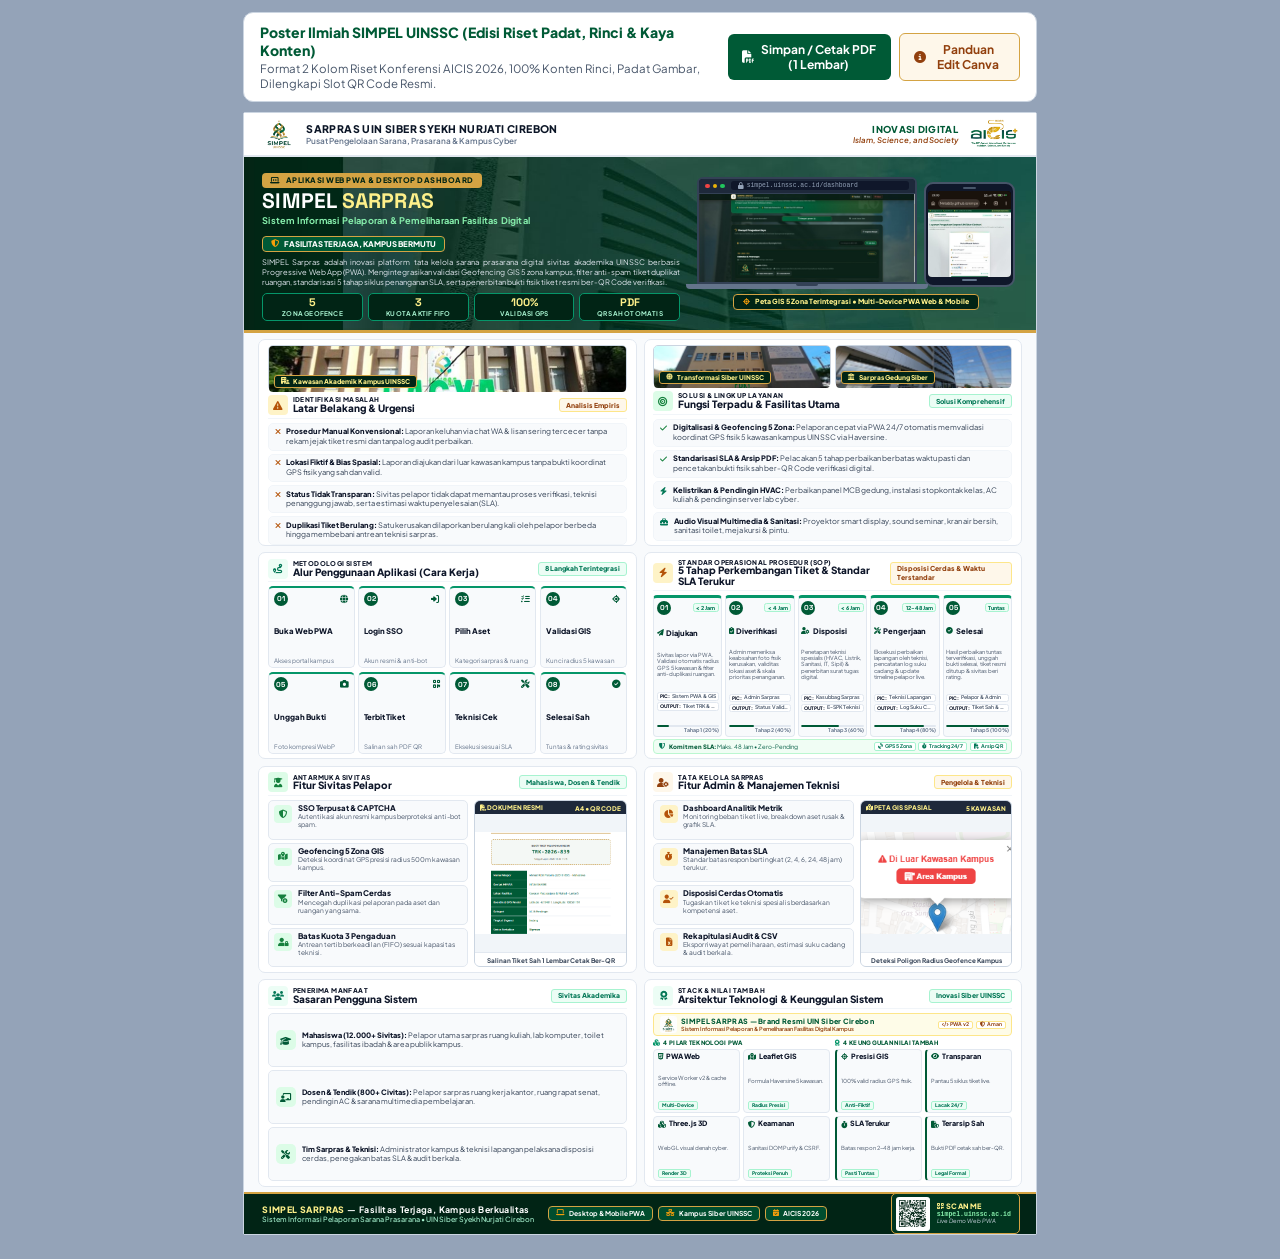
==== commit 3a2c4c93: "refactor(poster): seragamkan aksen warna alur dan SLA ke identitas hijau UIN" ====
--- a/poster.html
+++ b/poster.html
@@ -728,21 +728,6 @@
             box-sizing: border-box;
         }
 
-        .step-mini-node.node-gold {
-            border-top-color: #d4a343;
-            background: #fefce8;
-        }
-
-        .step-mini-node.node-amber {
-            border-top-color: #d97706;
-            background: #fffbeb;
-        }
-
-        .step-mini-node.node-emerald {
-            border-top-color: #047857;
-            background: #f0fdf4;
-        }
-
         .step-card-head {
             display: flex;
             align-items: center;
@@ -767,35 +752,10 @@
             flex-shrink: 0;
         }
 
-        .step-num-pill.pill-gold {
-            background: #d4a343;
-            color: #012415;
-        }
-
-        .step-num-pill.pill-amber {
-            background: #d97706;
-        }
-
-        .step-num-pill.pill-emerald {
-            background: #047857;
-        }
-
         .step-card-ico {
             font-size: 8.5px;
             color: #005a36;
             flex-shrink: 0;
-        }
-
-        .step-card-ico.ico-gold {
-            color: #b45309;
-        }
-
-        .step-card-ico.ico-amber {
-            color: #d97706;
-        }
-
-        .step-card-ico.ico-emerald {
-            color: #047857;
         }
 
         .step-title-text {
@@ -959,16 +919,6 @@
             flex-shrink: 0;
         }
 
-        .sasaran-icon-badge.gold-badge {
-            background: #fef3c7;
-            color: var(--gold-dark);
-        }
-
-        .sasaran-icon-badge.dark-badge {
-            background: #012415;
-            color: #86efac;
-        }
-
         .sasaran-unit-text {
             font-size: 7.4px;
             color: var(--slate-700);
@@ -980,7 +930,7 @@
             font-weight: 800;
         }
 
-        /* 5 Tahap SLA Pipeline Stepper (Padat, Terisi Penuh & Proporsional) */
+        /* 5 Tahap SLA Pipeline Stepper (Padat, Terisi Penuh, Seragam & Proporsional) */
         .sla-pipeline-grid {
             display: grid;
             grid-template-columns: repeat(5, minmax(0, 1fr));
@@ -1003,12 +953,6 @@
             min-width: 0;
             overflow: hidden;
             box-sizing: border-box;
-        }
-
-        .sla-step-item.sla-step-highlight {
-            background: #fffbeb;
-            border-color: #fde68a;
-            border-top: 3px solid #d97706;
         }
 
         .sla-step-top {
@@ -1033,14 +977,6 @@
             justify-content: center;
             line-height: 1;
             flex-shrink: 0;
-        }
-
-        .sla-step-badge.badge-gold {
-            background: #d97706;
-        }
-
-        .sla-step-badge.badge-green {
-            background: #047857;
         }
 
         .sla-time-pill {
@@ -1055,18 +991,6 @@
             white-space: nowrap;
         }
 
-        .sla-time-pill.pill-gold {
-            background: #fef3c7;
-            color: #b45309;
-            border-color: #fde68a;
-        }
-
-        .sla-time-pill.pill-green {
-            background: #dcfce7;
-            color: #15803d;
-            border-color: #86efac;
-        }
-
         .sla-step-title-wrap {
             display: flex;
             align-items: center;
@@ -1079,14 +1003,6 @@
             font-size: 6.8px;
             color: #005a36;
             flex-shrink: 0;
-        }
-
-        .sla-step-icon.icon-gold {
-            color: #d97706;
-        }
-
-        .sla-step-icon.icon-green {
-            color: #047857;
         }
 
         .sla-step-title {
@@ -1129,16 +1045,6 @@
             box-sizing: border-box;
         }
 
-        .sla-meta-pill.pill-gold-bg {
-            background: #fef9c3;
-            border-color: #fde68a;
-        }
-
-        .sla-meta-pill.pill-green-bg {
-            background: #f0fdf4;
-            border-color: #bbf7d0;
-        }
-
         .sla-meta-label {
             font-weight: 800;
             color: #0f172a;
@@ -1179,9 +1085,9 @@
 
         .sla-progress-fill.fill-20 { width: 20%; }
         .sla-progress-fill.fill-40 { width: 40%; }
-        .sla-progress-fill.fill-60 { width: 60%; background: #d97706; }
+        .sla-progress-fill.fill-60 { width: 60%; }
         .sla-progress-fill.fill-80 { width: 80%; }
-        .sla-progress-fill.fill-100 { width: 100%; background: #047857; }
+        .sla-progress-fill.fill-100 { width: 100%; }
 
         .sla-progress-num {
             font-size: 5.2px;
@@ -1190,9 +1096,6 @@
             text-align: right;
             line-height: 1;
         }
-
-        .sla-progress-num.text-amber { color: #b45309; }
-        .sla-progress-num.text-green { color: #15803d; }
 
         /* SLA Service Level Commitment Banner */
         .sla-guarantee-strip {
@@ -1454,22 +1357,23 @@
             white-space: nowrap;
         }
 
-        .tech-mini-pill {
+        .tech-mini-pill,
+        .val-mini-pill {
+            align-self: flex-start;
+            font-size: 5px;
+            font-weight: 800;
+            padding: 0.8px 3px;
+            border-radius: 2px;
+            line-height: 1;
+            white-space: nowrap;
             background: #ecfdf5;
             color: #047857;
             border: 1px solid #a7f3d0;
         }
 
-        .val-mini-pill {
-            background: #fefce8;
-            color: #92400e;
-            border: 1px solid #fde68a;
-        }
-
-        .val-border-green   { border-left: 2.5px solid #005a36; }
-        .val-border-emerald { border-left: 2.5px solid #059669; }
-        .val-border-amber   { border-left: 2.5px solid #d97706; }
-        .val-border-teal    { border-left: 2.5px solid #0d9488; }
+        .val-clean-card {
+            border-left: 2.5px solid #005a36 !important;
+        }
 
         /* 4. BOTTOM FOOTER BAR WITH INTEGRATED QR CODE SLOT */
         .poster-bottom-footer {
@@ -1883,26 +1787,26 @@
                             <div class="step-title-text">Unggah Bukti</div>
                             <div class="step-desc-text">Foto kompresi WebP</div>
                         </div>
-                        <div class="step-mini-node node-gold">
+                        <div class="step-mini-node">
                             <div class="step-card-head">
-                                <span class="step-num-pill pill-gold">06</span>
-                                <i class="fa-solid fa-qrcode step-card-ico ico-gold"></i>
+                                <span class="step-num-pill">06</span>
+                                <i class="fa-solid fa-qrcode step-card-ico"></i>
                             </div>
                             <div class="step-title-text">Terbit Tiket</div>
                             <div class="step-desc-text">Salinan sah PDF QR</div>
                         </div>
-                        <div class="step-mini-node node-amber">
+                        <div class="step-mini-node">
                             <div class="step-card-head">
-                                <span class="step-num-pill pill-amber">07</span>
-                                <i class="fa-solid fa-screwdriver-wrench step-card-ico ico-amber"></i>
+                                <span class="step-num-pill">07</span>
+                                <i class="fa-solid fa-screwdriver-wrench step-card-ico"></i>
                             </div>
                             <div class="step-title-text">Teknisi Cek</div>
                             <div class="step-desc-text">Eksekusi sesuai SLA</div>
                         </div>
-                        <div class="step-mini-node node-emerald">
+                        <div class="step-mini-node">
                             <div class="step-card-head">
-                                <span class="step-num-pill pill-emerald">08</span>
-                                <i class="fa-solid fa-circle-check step-card-ico ico-emerald"></i>
+                                <span class="step-num-pill">08</span>
+                                <i class="fa-solid fa-circle-check step-card-ico"></i>
                             </div>
                             <div class="step-title-text">Selesai Sah</div>
                             <div class="step-desc-text">Tuntas &amp; rating sivitas</div>
@@ -1987,11 +1891,11 @@
                             <div class="sasaran-unit-text"><strong>Mahasiswa (12.000+ Sivitas):</strong> Pelapor utama sarpras ruang kuliah, lab komputer, toilet kampus, fasilitas ibadah &amp; area publik kampus.</div>
                         </div>
                         <div class="sasaran-row-card">
-                            <div class="sasaran-icon-badge gold-badge"><i class="fa-solid fa-chalkboard-user"></i></div>
+                            <div class="sasaran-icon-badge"><i class="fa-solid fa-chalkboard-user"></i></div>
                             <div class="sasaran-unit-text"><strong>Dosen &amp; Tendik (800+ Civitas):</strong> Pelapor sarpras ruang kerja kantor, ruang rapat senat, pendingin AC &amp; sarana multimedia pembelajaran.</div>
                         </div>
                         <div class="sasaran-row-card">
-                            <div class="sasaran-icon-badge dark-badge"><i class="fa-solid fa-screwdriver-wrench"></i></div>
+                            <div class="sasaran-icon-badge"><i class="fa-solid fa-screwdriver-wrench"></i></div>
                             <div class="sasaran-unit-text"><strong>Tim Sarpras &amp; Teknisi:</strong> Administrator kampus &amp; teknisi lapangan pelaksana disposisi cerdas, penegakan batas SLA &amp; audit berkala.</div>
                         </div>
                     </div>
@@ -2122,31 +2026,31 @@
                         </div>
 
                         <!-- 03 Disposisi -->
-                        <div class="sla-step-item sla-step-highlight">
+                        <div class="sla-step-item">
                             <div class="sla-step-top">
-                                <span class="sla-step-badge badge-gold">03</span>
-                                <span class="sla-time-pill pill-gold">&lt; 6 Jam</span>
+                                <span class="sla-step-badge">03</span>
+                                <span class="sla-time-pill">&lt; 6 Jam</span>
                             </div>
                             <div class="sla-step-title-wrap">
-                                <i class="fa-solid fa-user-gear sla-step-icon icon-gold"></i>
+                                <i class="fa-solid fa-user-gear sla-step-icon"></i>
                                 <span class="sla-step-title">Disposisi</span>
                             </div>
                             <div class="sla-step-desc">
                                 Penetapan teknisi spesialis (HVAC, Listrik, Sanitasi, IT, Sipil) &amp; penerbitan surat tugas digital.
                             </div>
                             <div class="sla-meta-stack">
-                                <div class="sla-meta-pill pill-gold-bg">
+                                <div class="sla-meta-pill">
                                     <span class="sla-meta-label">PIC:</span>
                                     <span class="sla-meta-val">Kasubbag Sarpras</span>
                                 </div>
-                                <div class="sla-meta-pill pill-gold-bg">
+                                <div class="sla-meta-pill">
                                     <span class="sla-meta-label">Output:</span>
                                     <span class="sla-meta-val">E-SPK Teknisi</span>
                                 </div>
                             </div>
                             <div class="sla-progress-wrap">
                                 <div class="sla-progress-bar"><div class="sla-progress-fill fill-60"></div></div>
-                                <span class="sla-progress-num text-amber">Tahap 3 (60%)</span>
+                                <span class="sla-progress-num">Tahap 3 (60%)</span>
                             </div>
                         </div>
 
@@ -2182,29 +2086,29 @@
                         <!-- 05 Selesai -->
                         <div class="sla-step-item">
                             <div class="sla-step-top">
-                                <span class="sla-step-badge badge-green">05</span>
-                                <span class="sla-time-pill pill-green">Tuntas</span>
+                                <span class="sla-step-badge">05</span>
+                                <span class="sla-time-pill">Tuntas</span>
                             </div>
                             <div class="sla-step-title-wrap">
-                                <i class="fa-solid fa-circle-check sla-step-icon icon-green"></i>
+                                <i class="fa-solid fa-circle-check sla-step-icon"></i>
                                 <span class="sla-step-title">Selesai</span>
                             </div>
                             <div class="sla-step-desc">
                                 Hasil perbaikan tuntas terverifikasi, unggah bukti selesai, tiket resmi ditutup &amp; sivitas beri rating.
                             </div>
                             <div class="sla-meta-stack">
-                                <div class="sla-meta-pill pill-green-bg">
+                                <div class="sla-meta-pill">
                                     <span class="sla-meta-label">PIC:</span>
                                     <span class="sla-meta-val">Pelapor &amp; Admin</span>
                                 </div>
-                                <div class="sla-meta-pill pill-green-bg">
+                                <div class="sla-meta-pill">
                                     <span class="sla-meta-label">Output:</span>
                                     <span class="sla-meta-val">Tiket Sah &amp; Rating</span>
                                 </div>
                             </div>
                             <div class="sla-progress-wrap">
                                 <div class="sla-progress-bar"><div class="sla-progress-fill fill-100"></div></div>
-                                <span class="sla-progress-num text-green">Tahap 5 (100%)</span>
+                                <span class="sla-progress-num">Tahap 5 (100%)</span>
                             </div>
                         </div>
                     </div>
@@ -2324,21 +2228,21 @@
                                     </div>
                                     <div class="tech-badge-card">
                                         <div class="tech-badge-title">
-                                            <i class="fa-solid fa-map-location-dot" style="color: var(--emerald-600);"></i> Leaflet GIS
+                                            <i class="fa-solid fa-map-location-dot" style="color: #005a36;"></i> Leaflet GIS
                                         </div>
                                         <div class="tech-badge-detail">Formula Haversine 5 kawasan.</div>
                                         <span class="tech-mini-pill">Radius Presisi</span>
                                     </div>
                                     <div class="tech-badge-card">
                                         <div class="tech-badge-title">
-                                            <i class="fa-solid fa-cubes" style="color: var(--gold-dark);"></i> Three.js 3D
+                                            <i class="fa-solid fa-cubes" style="color: #005a36;"></i> Three.js 3D
                                         </div>
                                         <div class="tech-badge-detail">WebGL visual denah cyber.</div>
                                         <span class="tech-mini-pill">Render 3D</span>
                                     </div>
                                     <div class="tech-badge-card">
                                         <div class="tech-badge-title">
-                                            <i class="fa-solid fa-shield-halved" style="color: var(--primary-dark);"></i> Keamanan
+                                            <i class="fa-solid fa-shield-halved" style="color: #005a36;"></i> Keamanan
                                         </div>
                                         <div class="tech-badge-detail">Sanitasi DOMPurify &amp; CSRF.</div>
                                         <span class="tech-mini-pill">Proteksi Penuh</span>
@@ -2350,30 +2254,30 @@
                             <div class="value-col-half">
                                 <div class="sub-column-title"><i class="fa-solid fa-award"></i> 4 Keunggulan Nilai Tambah</div>
                                 <div class="val-clean-grid">
-                                    <div class="val-clean-card val-border-green">
+                                    <div class="val-clean-card">
                                         <div class="val-card-title-row">
                                             <i class="fa-solid fa-location-crosshairs" style="color: #005a36;"></i> Presisi GIS
                                         </div>
                                         <div class="val-card-desc">100% valid radius GPS fisik.</div>
                                         <span class="val-mini-pill">Anti-Fiktif</span>
                                     </div>
-                                    <div class="val-clean-card val-border-emerald">
+                                    <div class="val-clean-card">
                                         <div class="val-card-title-row">
-                                            <i class="fa-solid fa-eye" style="color: #059669;"></i> Transparan
+                                            <i class="fa-solid fa-eye" style="color: #005a36;"></i> Transparan
                                         </div>
                                         <div class="val-card-desc">Pantau 5 siklus tiket live.</div>
                                         <span class="val-mini-pill">Lacak 24/7</span>
                                     </div>
-                                    <div class="val-clean-card val-border-amber">
+                                    <div class="val-clean-card">
                                         <div class="val-card-title-row">
-                                            <i class="fa-solid fa-stopwatch" style="color: #d97706;"></i> SLA Terukur
+                                            <i class="fa-solid fa-stopwatch" style="color: #005a36;"></i> SLA Terukur
                                         </div>
                                         <div class="val-card-desc">Batas respon 2-48 jam kerja.</div>
                                         <span class="val-mini-pill">Pasti Tuntas</span>
                                     </div>
-                                    <div class="val-clean-card val-border-teal">
+                                    <div class="val-clean-card">
                                         <div class="val-card-title-row">
-                                            <i class="fa-solid fa-file-shield" style="color: #0d9488;"></i> Terarsip Sah
+                                            <i class="fa-solid fa-file-shield" style="color: #005a36;"></i> Terarsip Sah
                                         </div>
                                         <div class="val-card-desc">Bukti PDF cetak sah ber-QR.</div>
                                         <span class="val-mini-pill">Legal Formal</span>
